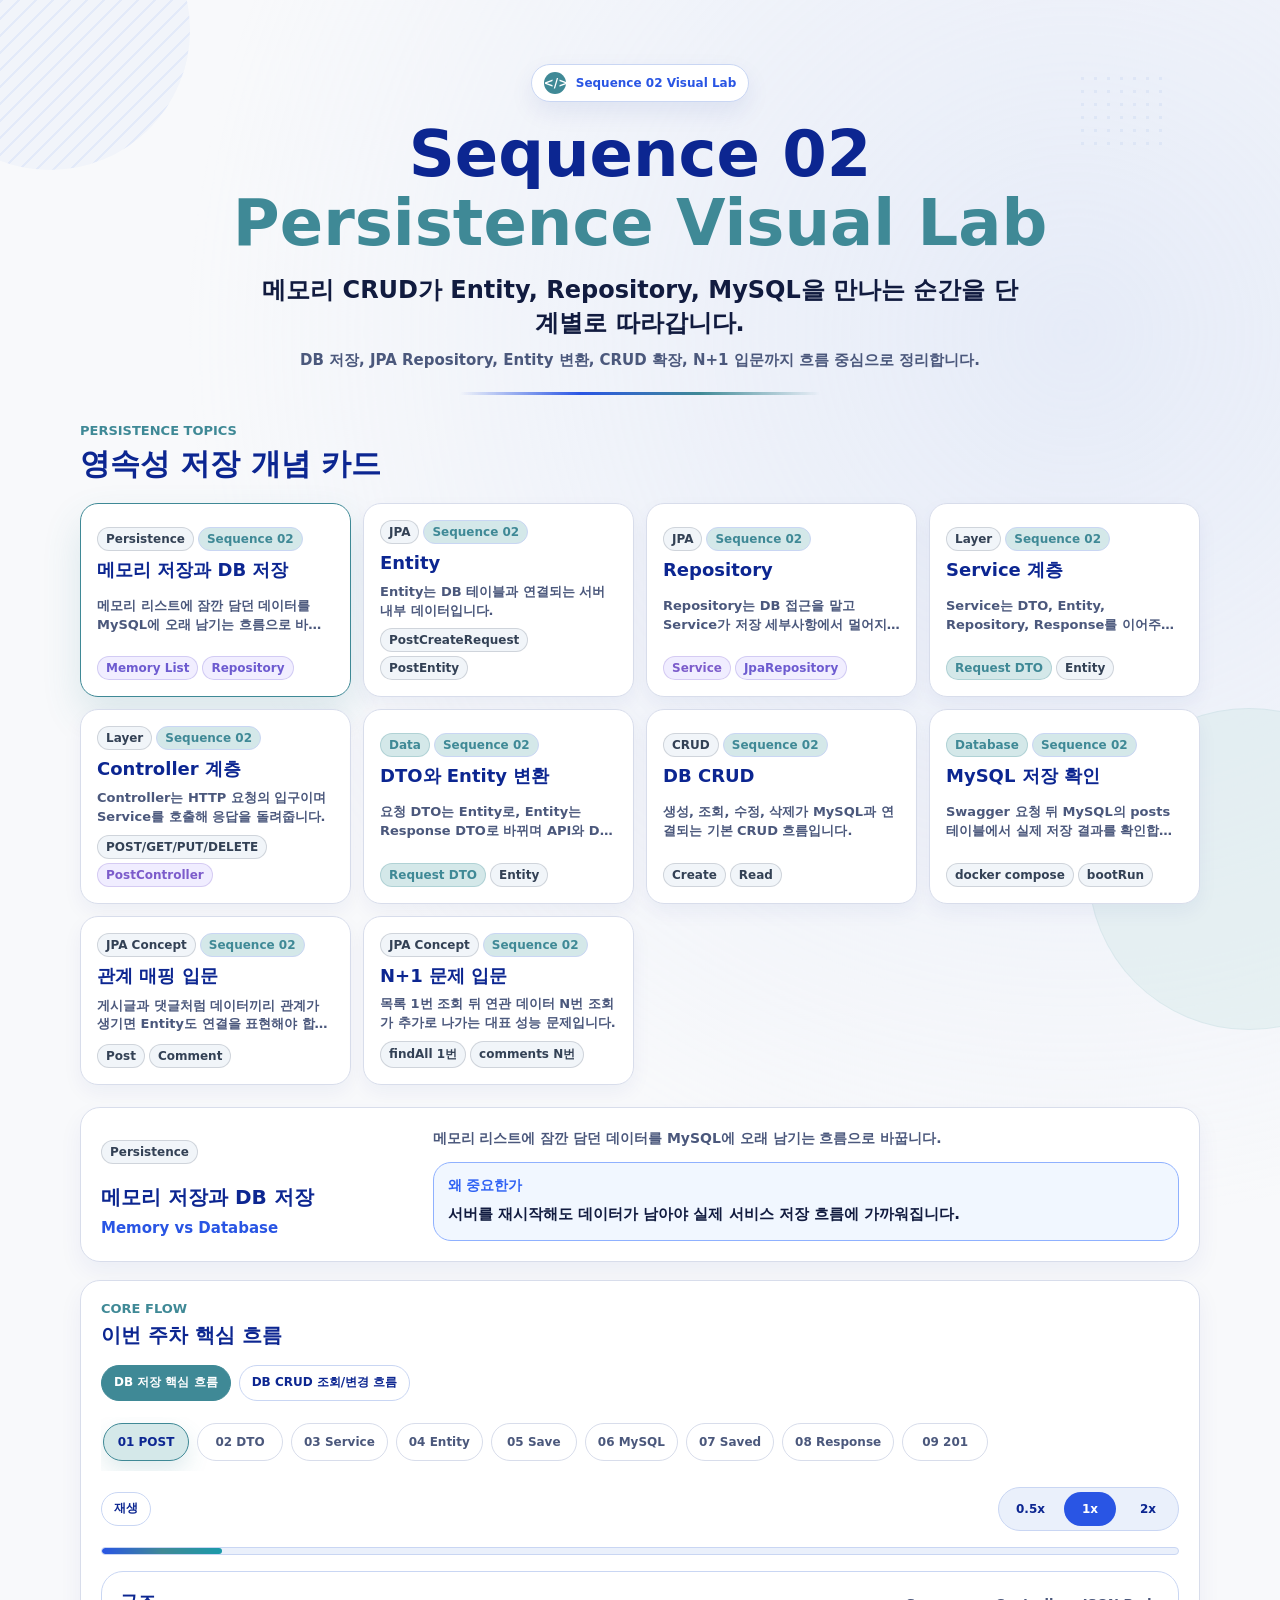
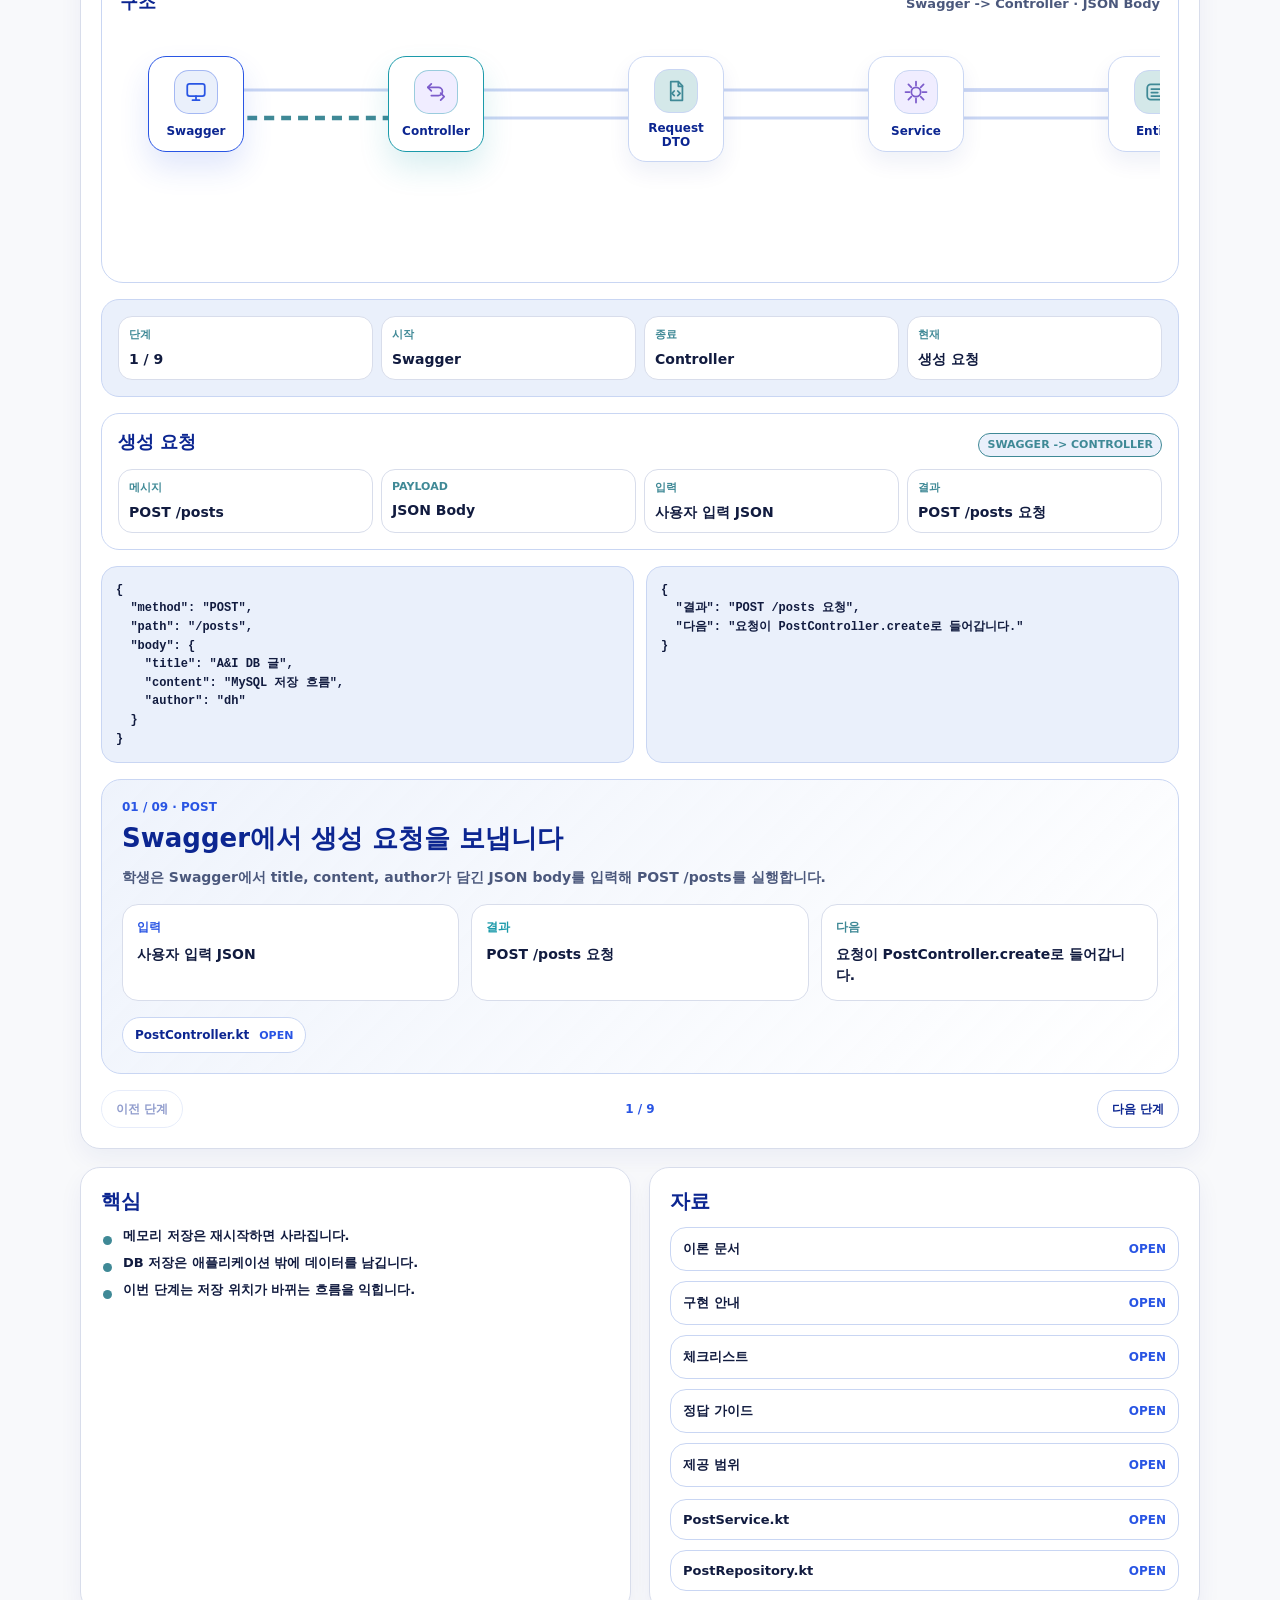
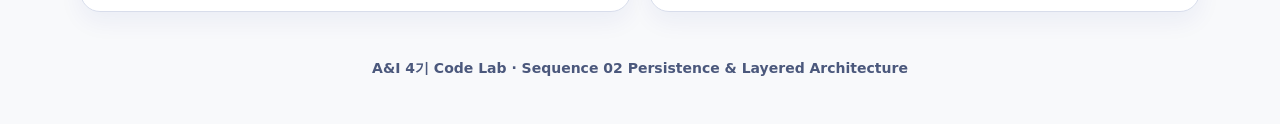
==== docs/visual-lab/index.html @ ec064c2b "feat(visual-lab): add sequence 02 db flow" ====
<!DOCTYPE html>
<html lang="ko">
  <head>
    <meta charset="UTF-8" />
    <meta name="viewport" content="width=device-width, initial-scale=1.0" />
    <title>A&amp;I Sequence 02 Visual Lab</title>
    <link rel="stylesheet" href="./style.css" />
    <link rel="stylesheet" href="./components.css" />
  </head>
  <body>
    <div class="page-shell">
      <header class="hero-section">
        <div class="hero-kicker" aria-label="Sequence 02">
          <span class="hero-icon" aria-hidden="true">&lt;/&gt;</span>
          <span>Sequence 02 Visual Lab</span>
        </div>
        <h1 class="hero-title">
          Sequence 02
          <span class="hero-title-accent">Persistence Visual Lab</span>
        </h1>
        <p class="hero-subtitle">
          메모리 CRUD가 Entity, Repository, MySQL을 만나는 순간을 단계별로 따라갑니다.
        </p>
        <p class="hero-description">
          DB 저장, JPA Repository, Entity 변환, CRUD 확장, N+1 입문까지 흐름 중심으로 정리합니다.
        </p>
        <div class="hero-divider" aria-hidden="true"></div>
      </header>

      <main>
        <section class="topic-section" aria-labelledby="topicSectionTitle">
          <div class="section-heading">
            <p class="section-kicker">Persistence Topics</p>
            <h2 id="topicSectionTitle">영속성 저장 개념 카드</h2>
          </div>
          <div id="topicGrid" class="topic-grid" aria-label="Sequence 02 topic cards"></div>
        </section>

        <section class="detail-section" aria-labelledby="detailTitle" aria-live="polite">
          <div class="detail-context-layout">
            <article class="visual-card detail-panel detail-panel-compact">
              <div class="detail-heading">
                <p id="detailCategory" class="topic-badge"></p>
                <h2 id="detailTitle"></h2>
                <p id="detailEnglishTitle" class="detail-english-title"></p>
              </div>
              <p id="detailDescription" class="detail-description"></p>
              <div class="summary-box">
                <h3>왜 중요한가</h3>
                <p id="detailWhy"></p>
              </div>
            </article>
          </div>

          <section class="step-explorer-section" aria-labelledby="stepExplorerTitle">
            <article class="visual-card step-explorer">
              <div class="step-explorer-header">
                <p class="section-kicker">Core Flow</p>
                <h2 id="stepExplorerTitle">이번 주차 핵심 흐름</h2>
              </div>

              <div id="focusFlowTabs" class="focus-flow-tabs" aria-label="핵심 흐름 선택"></div>

              <div id="stepRail" class="step-rail" aria-label="단계 선택"></div>

              <div class="step-playback">
                <button id="playStepButton" class="step-play-button" type="button" aria-pressed="false">재생</button>
                <div class="step-speed-group" aria-label="재생 속도">
                  <button class="step-speed-button" type="button" data-speed="0.5">0.5x</button>
                  <button class="step-speed-button is-active" type="button" data-speed="1">1x</button>
                  <button class="step-speed-button" type="button" data-speed="2">2x</button>
                </div>
              </div>

              <div class="step-progress-track" aria-hidden="true">
                <span id="stepProgressFill" class="step-progress-fill"></span>
              </div>

              <div class="architecture-diagram-card" aria-labelledby="architectureDiagramTitle">
                <div class="architecture-diagram-heading">
                  <h3 id="architectureDiagramTitle">구조</h3>
                  <p id="architectureCaption"></p>
                </div>
                <div id="architectureDiagram" class="architecture-diagram" aria-label="actor 기반 구조 그림"></div>
              </div>

              <div id="overviewSnapshot" class="overview-snapshot" aria-label="흐름 요약"></div>

              <div id="currentStepSummary" class="step-summary-card"></div>

              <div class="current-step-example-grid">
                <pre id="currentStepExample" class="code-box"></pre>
                <pre id="currentStepExampleResult" class="code-box"></pre>
              </div>

              <div id="stepStage" class="step-stage">
                <div class="step-stage-main">
                  <p id="currentStepMeta" class="step-meta"></p>
                  <h3 id="currentStepTitle"></h3>
                  <p id="currentStepDescription"></p>
                </div>

                <div class="step-io-grid" aria-label="현재 단계 입출력">
                  <div class="step-io-card">
                    <span>입력</span>
                    <strong id="currentStepInput"></strong>
                  </div>
                  <div class="step-io-card">
                    <span>결과</span>
                    <strong id="currentStepOutput"></strong>
                  </div>
                  <div class="step-io-card">
                    <span>다음</span>
                    <strong id="currentStepHandoff"></strong>
                  </div>
                </div>

                <div id="currentStepSource" class="step-source" hidden></div>
              </div>

              <div class="step-controls">
                <button id="prevStepButton" type="button">이전 단계</button>
                <span id="stepProgress" class="step-progress"></span>
                <button id="nextStepButton" type="button">다음 단계</button>
              </div>
            </article>
          </section>

          <div class="visual-layout support-layout">
            <article class="visual-card point-panel" aria-labelledby="pointTitle">
              <h2 id="pointTitle">핵심</h2>
              <ul id="pointList" class="point-list"></ul>
            </article>

            <article class="visual-card related-panel" aria-labelledby="relatedTitle">
              <h2 id="relatedTitle">자료</h2>
              <div id="relatedDocs" class="related-list"></div>
              <div id="relatedCode" class="related-list"></div>
            </article>
          </div>
        </section>
      </main>

      <footer class="site-footer">
        <p>A&amp;I 4기 Code Lab · Sequence 02 Persistence &amp; Layered Architecture</p>
      </footer>
    </div>

    <script src="./sequences.js"></script>
    <script src="./app.js"></script>
  </body>
</html>
---- docs/visual-lab/style.css ----
:root {
  --color-bg-base: #F8F9FB;
  --color-card-white: #FFFFFF;
  --color-title-navy: #0C2691;
  --color-accent-blue: #2955E4;
  --color-accent-teal: #3F8996;
  --color-body-navy: #111B3F;
  --color-subtext: #4B587C;
  --color-line-blue-light: #C9D6F3;
  --color-panel-blue-tint: #EAF0FB;
  --color-panel-mint-tint: #D4E8E9;
  --color-decor-blue: #E8EEF9;
  --color-decor-stripe: #CAD8F7;
  --color-dot-grid: #C7D5F1;
  --color-outline-soft: #D8DDEB;
  --color-summary-bg: #F1F7FF;
  --color-summary-border: #8FB1FF;
  --color-summary-title: #2F62F4;
  --role-client: #2955E4;
  --role-client-soft: #EAF0FB;
  --role-server: #5B5FEF;
  --role-server-soft: #EEF0FF;
  --role-process: #7C5CCB;
  --role-process-soft: #F0EDFF;
  --role-data: #3F8996;
  --role-data-soft: #D4E8E9;
  --role-response: #1B9AAA;
  --role-response-soft: #E5FAF7;
  --role-storage: #6D5BD0;
  --role-storage-soft: #F1EEFF;
  --role-warning: #D97706;
  --role-warning-soft: #FFF4E6;
  --role-error: #D95F59;
  --role-error-soft: #FFF0EF;
  --keyword-client: #2955E4;
  --keyword-client-bg: #EAF0FB;
  --keyword-server: #5B5FEF;
  --keyword-server-bg: #EEF0FF;
  --keyword-http: #2563EB;
  --keyword-http-bg: #EAF2FF;
  --keyword-api: #7C5CCB;
  --keyword-api-bg: #F0EDFF;
  --keyword-data: #3F8996;
  --keyword-data-bg: #D4E8E9;
  --keyword-json: #2C9FA0;
  --keyword-json-bg: #ECFBFA;
  --keyword-db: #6D5BD0;
  --keyword-db-bg: #F1EEFF;
  --keyword-response: #1B9AAA;
  --keyword-response-bg: #E5FAF7;
  --keyword-code: #334155;
  --keyword-code-bg: #F1F5F9;
  --keyword-error: #D95F59;
  --keyword-error-bg: #FFF0EF;
  --keyword-warning: #D97706;
  --keyword-warning-bg: #FFF4E6;
  --font-size-hero: clamp(34px, 5vw, 64px);
  --font-size-section-title: clamp(22px, 2.4vw, 30px);
  --font-size-card-title: 18px;
  --font-size-panel-title: 20px;
  --font-size-body: 14px;
  --font-size-small: 12px;
  --font-size-code: 12px;
  --line-height-title: 1.18;
  --line-height-body: 1.55;
}

* {
  box-sizing: border-box;
}

html {
  min-width: 320px;
  background: var(--color-bg-base);
  color: var(--color-body-navy);
  font-family: "Pretendard", "SUIT", "Noto Sans KR", system-ui, -apple-system, BlinkMacSystemFont, sans-serif;
}

body {
  margin: 0;
  background:
    radial-gradient(circle at 84% 10%, rgba(201, 214, 243, 0.38), transparent 28%),
    var(--color-bg-base);
}

button,
input,
textarea,
select {
  font: inherit;
}

a {
  color: inherit;
}

.page-shell {
  position: relative;
  z-index: 0;
  min-height: 100vh;
  overflow: hidden;
  padding: 44px 24px 32px;
}

.page-shell::before {
  content: "";
  position: fixed;
  top: -110px;
  left: -90px;
  z-index: -1;
  width: 280px;
  height: 280px;
  border-radius: 50%;
  background:
    repeating-linear-gradient(
      135deg,
      transparent 0,
      transparent 10px,
      var(--color-decor-stripe) 10px,
      var(--color-decor-stripe) 12px
    ),
    var(--color-decor-blue);
  opacity: 0.45;
}

.page-shell::after {
  content: "";
  position: fixed;
  right: -130px;
  bottom: -130px;
  z-index: -1;
  width: 320px;
  height: 320px;
  border: 1px solid rgba(63, 137, 150, 0.18);
  border-radius: 50%;
  background: var(--color-panel-mint-tint);
  opacity: 0.45;
}

.hero-section,
main,
.site-footer {
  width: min(1120px, 100%);
  margin: 0 auto;
}

.hero-section {
  position: relative;
  display: grid;
  justify-items: center;
  padding: 20px 0 28px;
  text-align: center;
}

.hero-section::after {
  content: "";
  position: absolute;
  top: 28px;
  right: min(3vw, 30px);
  width: 94px;
  height: 74px;
  background-image: radial-gradient(var(--color-dot-grid) 1.6px, transparent 1.6px);
  background-size: 13px 13px;
  opacity: 0.36;
}

.hero-kicker {
  display: inline-flex;
  align-items: center;
  gap: 10px;
  min-height: 34px;
  padding: 7px 12px;
  color: var(--color-accent-blue);
  font-size: var(--font-size-small);
  font-weight: 800;
  background: var(--color-card-white);
  border: 1px solid var(--color-line-blue-light);
  border-radius: 999px;
  box-shadow: 0 10px 24px rgba(12, 38, 145, 0.08);
}

.hero-icon {
  display: inline-grid;
  width: 22px;
  height: 22px;
  place-items: center;
  color: var(--color-card-white);
  font-size: 12px;
  background: var(--color-accent-teal);
  border-radius: 50%;
}

.hero-title {
  max-width: 980px;
  margin: 18px 0 0;
  color: var(--color-title-navy);
  font-size: var(--font-size-hero);
  font-weight: 900;
  line-height: 1.08;
}

.hero-title-accent {
  display: block;
  color: var(--color-accent-teal);
}

.hero-subtitle {
  max-width: 760px;
  margin: 16px 0 0;
  color: var(--color-body-navy);
  font-size: clamp(17px, 2vw, 24px);
  font-weight: 800;
  line-height: 1.35;
}

.hero-description {
  max-width: 760px;
  margin: 10px 0 0;
  color: var(--color-subtext);
  font-size: 15px;
  font-weight: 600;
  line-height: var(--line-height-body);
}

.hero-divider {
  width: min(360px, 64%);
  height: 3px;
  margin-top: 20px;
  border-radius: 999px;
  background: linear-gradient(90deg, transparent, var(--color-accent-blue), var(--color-accent-teal), transparent);
}

main {
  display: grid;
  gap: 22px;
}

.topic-section,
.detail-section {
  display: grid;
  gap: 18px;
}

.section-heading {
  display: grid;
  gap: 6px;
}

.section-kicker {
  margin: 0;
  color: var(--color-accent-teal);
  font-size: 13px;
  font-weight: 900;
  text-transform: uppercase;
}

.section-heading h2 {
  margin: 0;
  color: var(--color-title-navy);
  font-size: var(--font-size-section-title);
  font-weight: 900;
}

.topic-grid {
  display: grid;
  grid-template-columns: repeat(4, minmax(0, 1fr));
  gap: 12px;
}

.visual-layout {
  display: grid;
  grid-template-columns: repeat(2, minmax(0, 1fr));
  gap: 18px;
}

.site-footer {
  padding-top: 34px;
  color: var(--color-subtext);
  font-size: 14px;
  font-weight: 700;
  text-align: center;
}

@media (max-width: 1100px) {
  .topic-grid {
    grid-template-columns: repeat(3, minmax(0, 1fr));
  }
}

@media (max-width: 900px) {
  .visual-layout {
    grid-template-columns: repeat(2, minmax(0, 1fr));
  }
}

@media (max-width: 720px) {
  .topic-grid {
    grid-template-columns: repeat(2, minmax(0, 1fr));
  }
}

@media (max-width: 640px) {
  .page-shell {
    padding: 36px 16px 28px;
  }

  .hero-section {
    padding-top: 18px;
  }

  .hero-section::after {
    display: none;
  }

  .visual-layout {
    grid-template-columns: 1fr;
  }

  .hero-description {
    font-size: 15px;
  }
}

@media (max-width: 480px) {
  .topic-grid {
    grid-template-columns: 1fr;
  }
}
---- docs/visual-lab/components.css ----
.visual-card {
  min-width: 0;
  padding: 20px;
  background: var(--color-card-white);
  border: 1px solid var(--color-outline-soft);
  border-radius: 20px;
  box-shadow: 0 10px 24px rgba(12, 38, 145, 0.055);
}

.topic-card {
  display: grid;
  width: 100%;
  min-height: 132px;
  gap: 8px;
  padding: 16px;
  color: var(--color-body-navy);
  text-align: left;
  background: var(--color-card-white);
  border: 1px solid var(--color-outline-soft);
  border-radius: 18px;
  box-shadow: 0 8px 20px rgba(12, 38, 145, 0.05);
  cursor: pointer;
  transition: border-color 160ms ease, box-shadow 160ms ease, transform 160ms ease;
}

.topic-card:hover {
  border-color: var(--color-line-blue-light);
  box-shadow: 0 12px 26px rgba(12, 38, 145, 0.08);
  transform: translateY(-2px);
}

.topic-card:focus-visible,
.related-link-card:focus-visible {
  outline: 3px solid rgba(41, 85, 228, 0.28);
  outline-offset: 3px;
}

.topic-card.is-selected {
  border-color: var(--color-accent-teal);
  box-shadow: 0 18px 38px rgba(63, 137, 150, 0.16);
}

.topic-card h3 {
  margin: 0;
  color: var(--color-title-navy);
  font-size: var(--font-size-card-title);
  font-weight: 900;
  line-height: 1.25;
}

.topic-card p {
  display: -webkit-box;
  overflow: hidden;
  margin: 0;
  color: var(--color-subtext);
  font-size: 13px;
  font-weight: 600;
  line-height: 1.45;
  -webkit-box-orient: vertical;
  -webkit-line-clamp: 2;
}

.topic-card-mini-flow {
  display: flex;
  flex-wrap: wrap;
  gap: 4px;
  margin-top: auto;
}

.topic-badge,
.sequence-badge {
  display: inline-flex;
  align-items: center;
  width: fit-content;
  min-height: 24px;
  padding: 4px 8px;
  color: var(--color-accent-blue);
  font-size: var(--font-size-small);
  font-weight: 900;
  background: var(--color-panel-blue-tint);
  border: 1px solid var(--color-line-blue-light);
  border-radius: 999px;
}

.sequence-badge {
  color: var(--color-accent-teal);
  background: var(--color-panel-mint-tint);
}

.keyword-default,
.keyword-code {
  color: var(--keyword-code);
  background: var(--keyword-code-bg);
  border-color: rgba(51, 65, 85, 0.18);
}

.keyword-client {
  color: var(--keyword-client);
  background: var(--keyword-client-bg);
  border-color: rgba(41, 85, 228, 0.24);
}

.keyword-server {
  color: var(--keyword-server);
  background: var(--keyword-server-bg);
  border-color: rgba(91, 95, 239, 0.24);
}

.keyword-http {
  color: var(--keyword-http);
  background: var(--keyword-http-bg);
  border-color: rgba(37, 99, 235, 0.24);
}

.keyword-api {
  color: var(--keyword-api);
  background: var(--keyword-api-bg);
  border-color: rgba(124, 92, 203, 0.24);
}

.keyword-data {
  color: var(--keyword-data);
  background: var(--keyword-data-bg);
  border-color: rgba(63, 137, 150, 0.24);
}

.keyword-json {
  color: var(--keyword-json);
  background: var(--keyword-json-bg);
  border-color: rgba(44, 159, 160, 0.24);
}

.keyword-db {
  color: var(--keyword-db);
  background: var(--keyword-db-bg);
  border-color: rgba(109, 91, 208, 0.24);
}

.keyword-response {
  color: var(--keyword-response);
  background: var(--keyword-response-bg);
  border-color: rgba(27, 154, 170, 0.24);
}

.keyword-error {
  color: var(--keyword-error);
  background: var(--keyword-error-bg);
  border-color: rgba(217, 95, 89, 0.25);
}

.keyword-warning {
  color: var(--keyword-warning);
  background: var(--keyword-warning-bg);
  border-color: rgba(217, 119, 6, 0.24);
}

.step-summary-header span[class*="keyword-"] {
  display: inline-flex;
  width: fit-content;
  min-height: 24px;
  align-items: center;
  padding: 4px 8px;
  border: 1px solid currentColor;
  border-radius: 999px;
}

.detail-context-layout {
  display: grid;
  grid-template-columns: 1fr;
}

.detail-panel-compact {
  display: grid;
  gap: 12px 18px;
  align-items: start;
}

.detail-heading {
  display: grid;
  gap: 8px;
}

.detail-heading h2,
.point-panel h2,
.related-panel h2 {
  margin: 0;
  color: var(--color-title-navy);
  font-size: var(--font-size-panel-title);
  font-weight: 900;
}

.detail-english-title {
  margin: 0;
  color: var(--color-accent-blue);
  font-size: 15px;
  font-weight: 900;
}

.detail-description {
  margin: 0;
  color: var(--color-subtext);
  font-size: var(--font-size-body);
  font-weight: 600;
  line-height: var(--line-height-body);
}

.summary-box {
  margin-top: 0;
  padding: 14px;
  background: var(--color-summary-bg);
  border: 1px solid var(--color-summary-border);
  border-radius: 18px;
}

.summary-box h3 {
  margin: 0 0 8px;
  color: var(--color-summary-title);
  font-size: var(--font-size-body);
  font-weight: 900;
}

.summary-box p {
  margin: 0;
  color: var(--color-body-navy);
  font-size: 15px;
  font-weight: 650;
  line-height: var(--line-height-body);
}

@media (min-width: 760px) {
  .detail-panel-compact {
    grid-template-columns: minmax(220px, 0.42fr) minmax(0, 1fr);
  }

  .detail-panel-compact .detail-heading {
    grid-row: span 2;
  }

  .detail-panel-compact .detail-description,
  .detail-panel-compact .summary-box {
    grid-column: 2;
  }
}

.step-explorer-section {
  min-width: 0;
}

.step-explorer {
  display: grid;
  gap: 16px;
}

.step-explorer-header {
  display: grid;
  gap: 6px;
}

.step-explorer-header h2 {
  margin: 0;
  color: var(--color-title-navy);
  font-size: var(--font-size-panel-title);
  font-weight: 900;
}

.focus-flow-tabs {
  display: flex;
  flex-wrap: wrap;
  gap: 8px;
}

.focus-flow-tab {
  min-height: 36px;
  padding: 8px 12px;
  color: var(--color-title-navy);
  font-size: var(--font-size-small);
  font-weight: 900;
  background: var(--color-card-white);
  border: 1px solid var(--color-line-blue-light);
  border-radius: 999px;
  cursor: pointer;
  transition: background-color 160ms ease, border-color 160ms ease, color 160ms ease;
}

.focus-flow-tab:hover,
.focus-flow-tab:focus-visible {
  border-color: var(--role-data);
  outline: none;
}

.focus-flow-tab.is-active {
  color: var(--color-card-white);
  background: var(--role-data);
  border-color: var(--role-data);
}

.step-rail {
  display: flex;
  gap: 8px;
  overflow-x: auto;
  padding: 6px 2px 10px;
  scrollbar-color: var(--color-line-blue-light) transparent;
}

.step-rail-button {
  flex: 0 0 auto;
  min-width: 86px;
  min-height: 38px;
  padding: 8px 12px;
  color: var(--color-subtext);
  font-size: var(--font-size-small);
  font-weight: 900;
  white-space: nowrap;
  background: var(--color-card-white);
  border: 1px solid var(--color-outline-soft);
  border-radius: 999px;
  cursor: pointer;
  transition: background-color 160ms ease, border-color 160ms ease, color 160ms ease;
}

.step-rail-button:hover,
.step-rail-button:focus-visible {
  border-color: var(--color-accent-blue);
  outline: none;
}

.step-rail-button.is-active {
  color: var(--color-title-navy);
  background: var(--role-data-soft);
  border-color: var(--role-data);
  box-shadow: 0 10px 22px rgba(63, 137, 150, 0.16);
}

.step-rail-button.is-complete {
  color: var(--color-title-navy);
  background: var(--role-client-soft);
  border-color: rgba(41, 85, 228, 0.24);
}

.step-playback {
  display: flex;
  flex-wrap: wrap;
  align-items: center;
  justify-content: space-between;
  gap: 8px;
}

.step-play-button,
.step-speed-button {
  min-height: 34px;
  padding: 7px 12px;
  color: var(--color-title-navy);
  font-size: var(--font-size-small);
  font-weight: 900;
  background: var(--color-card-white);
  border: 1px solid var(--color-line-blue-light);
  border-radius: 999px;
  cursor: pointer;
}

.step-play-button[aria-pressed="true"] {
  color: var(--color-card-white);
  background: var(--role-data);
  border-color: var(--role-data);
}

.step-speed-group {
  display: inline-flex;
  gap: 6px;
  padding: 4px;
  background: var(--color-panel-blue-tint);
  border: 1px solid var(--color-line-blue-light);
  border-radius: 999px;
}

.step-speed-button {
  min-width: 52px;
  border-color: transparent;
  background: transparent;
}

.step-speed-button.is-active {
  color: var(--color-card-white);
  background: var(--color-accent-blue);
}

.step-progress-track {
  height: 8px;
  overflow: hidden;
  background: var(--color-panel-blue-tint);
  border: 1px solid var(--color-line-blue-light);
  border-radius: 999px;
}

.step-progress-fill {
  display: block;
  width: 0%;
  height: 100%;
  background: linear-gradient(90deg, var(--role-client), var(--role-data), var(--role-response));
  border-radius: inherit;
  transition: width 260ms ease;
}

.architecture-diagram-card {
  display: grid;
  gap: 14px;
  min-width: 0;
  padding: 18px;
  background: var(--color-card-white);
  border: 1px solid var(--color-line-blue-light);
  border-radius: 22px;
}

.architecture-diagram-heading {
  display: flex;
  flex-wrap: wrap;
  align-items: baseline;
  justify-content: space-between;
  gap: 8px 14px;
}

.architecture-diagram-heading h3 {
  margin: 0;
  color: var(--color-title-navy);
  font-size: 18px;
  font-weight: 900;
}

.architecture-diagram-heading p {
  margin: 0;
  color: var(--color-subtext);
  font-size: 13px;
  font-weight: 750;
  line-height: 1.5;
}

.architecture-diagram {
  min-width: 0;
  overflow-x: auto;
  padding-bottom: 6px;
}

.architecture-stage {
  position: relative;
  min-height: 230px;
}

.architecture-link-layer {
  position: absolute;
  inset: 0;
  z-index: 1;
  width: 100%;
  height: 230px;
  pointer-events: none;
}

.architecture-actor {
  position: absolute;
  z-index: 2;
  display: grid;
  width: 96px;
  min-height: 96px;
  place-items: center;
  gap: 8px;
  padding: 12px 8px;
  background: var(--color-card-white);
  border: 1px solid var(--color-line-blue-light);
  border-radius: 18px;
  box-shadow: 0 10px 22px rgba(12, 38, 145, 0.07);
  transition: border-color 180ms ease, box-shadow 180ms ease, transform 180ms ease;
}

.architecture-actor.is-from {
  border-color: var(--role-client);
  box-shadow: 0 16px 30px rgba(41, 85, 228, 0.14);
}

.architecture-actor.is-to {
  border-color: var(--role-response);
  box-shadow: 0 16px 30px rgba(27, 154, 170, 0.16);
}

.architecture-actor.is-from.is-to {
  border-color: var(--role-data);
  box-shadow: 0 16px 30px rgba(63, 137, 150, 0.16);
}

.architecture-actor.is-to {
  animation: actorArrivalPulse 900ms ease;
}

.architecture-actor-icon {
  display: grid;
  width: 44px;
  height: 44px;
  place-items: center;
  color: var(--color-accent-blue);
  background: var(--color-panel-blue-tint);
  border: 1px solid var(--color-line-blue-light);
  border-radius: 15px;
}

.architecture-actor.role-client .architecture-actor-icon {
  color: var(--role-client);
  background: var(--role-client-soft);
}

.architecture-actor.role-server .architecture-actor-icon {
  color: var(--role-server);
  background: var(--role-server-soft);
}

.architecture-actor.role-process .architecture-actor-icon {
  color: var(--role-process);
  background: var(--role-process-soft);
}

.architecture-actor.role-data .architecture-actor-icon {
  color: var(--role-data);
  background: var(--role-data-soft);
}

.architecture-actor.role-response .architecture-actor-icon {
  color: var(--role-response);
  background: var(--role-response-soft);
}

.architecture-actor.role-storage .architecture-actor-icon {
  color: var(--role-storage);
  background: var(--role-storage-soft);
}

.architecture-actor.role-warning .architecture-actor-icon {
  color: var(--role-warning);
  background: var(--role-warning-soft);
}

.architecture-actor.role-error .architecture-actor-icon {
  color: var(--role-error);
  background: var(--role-error-soft);
}

.architecture-actor.is-from .architecture-actor-icon {
  border-color: rgba(41, 85, 228, 0.36);
}

.architecture-actor.is-to .architecture-actor-icon {
  border-color: rgba(27, 154, 170, 0.4);
}

.architecture-actor-icon svg {
  width: 28px;
  height: 28px;
}

.architecture-actor-icon svg * {
  fill: none;
  stroke: currentColor;
  stroke-width: 3;
  stroke-linecap: round;
  stroke-linejoin: round;
}

.architecture-actor-label {
  color: var(--color-title-navy);
  font-size: var(--font-size-small);
  font-weight: 900;
  text-align: center;
}

.architecture-link path {
  fill: none;
  stroke: var(--color-line-blue-light);
  stroke-width: 3;
}

.architecture-link.is-complete path {
  stroke: var(--role-client);
  opacity: 0.28;
}

.architecture-link.is-active path {
  stroke: var(--role-data);
  stroke-width: 4.5;
  stroke-dasharray: 10 7;
  animation: architectureArrowFlow 1400ms linear infinite;
}

.architecture-arrow-head {
  fill: var(--role-data);
}

.architecture-payload rect {
  fill: var(--color-card-white);
  stroke: var(--role-data);
  stroke-width: 2;
}

.architecture-payload text {
  fill: var(--color-title-navy);
  font-size: 10px;
  font-weight: 900;
}

.architecture-payload {
  opacity: 0;
  pointer-events: none;
}

.architecture-payload.is-animating {
  filter: drop-shadow(0 6px 9px rgba(63, 137, 150, 0.2));
}

.overview-snapshot,
.step-summary-card {
  padding: 16px;
  background: var(--color-panel-blue-tint);
  border: 1px solid var(--color-line-blue-light);
  border-radius: 18px;
}

.snapshot-grid,
.step-summary-grid {
  display: grid;
  grid-template-columns: repeat(4, minmax(0, 1fr));
  gap: 8px;
}

.snapshot-item {
  min-width: 0;
  padding: 10px;
  background: var(--color-card-white);
  border: 1px solid var(--color-outline-soft);
  border-radius: 14px;
}

.snapshot-item-wide {
  grid-column: span 2;
}

.snapshot-item span,
.step-summary-header span {
  display: block;
  color: var(--color-accent-teal);
  font-size: 11px;
  font-weight: 900;
  text-transform: uppercase;
}

.snapshot-item strong {
  display: block;
  margin-top: 7px;
  color: var(--color-body-navy);
  font-size: var(--font-size-body);
  line-height: 1.45;
}

.step-summary-card {
  background: var(--color-card-white);
}

.step-summary-header {
  display: flex;
  flex-wrap: wrap;
  align-items: baseline;
  justify-content: space-between;
  gap: 8px 12px;
  margin-bottom: 12px;
}

.step-summary-header strong {
  color: var(--color-title-navy);
  font-size: var(--font-size-card-title);
  font-weight: 900;
}

.current-step-example-grid {
  display: grid;
  grid-template-columns: repeat(2, minmax(0, 1fr));
  gap: 12px;
}

@keyframes actorArrivalPulse {
  0% {
    transform: scale(1);
    box-shadow: 0 12px 26px rgba(12, 38, 145, 0.08);
  }

  45% {
    transform: scale(1.035);
    box-shadow: 0 18px 36px rgba(27, 154, 170, 0.18);
  }

  100% {
    transform: scale(1);
  }
}

@keyframes architectureArrowFlow {
  from {
    stroke-dashoffset: 17;
  }

  to {
    stroke-dashoffset: 0;
  }
}

.step-stage {
  display: grid;
  gap: 16px;
  padding: 20px;
  background:
    linear-gradient(135deg, rgba(234, 240, 251, 0.78), rgba(255, 255, 255, 0.94));
  border: 1px solid var(--color-line-blue-light);
  border-radius: 20px;
}

.step-stage.is-entering {
  animation: stepStageEnter 280ms ease both;
}

.step-stage.is-playing {
  border-color: rgba(63, 137, 150, 0.48);
  box-shadow: 0 14px 34px rgba(63, 137, 150, 0.12);
}

@keyframes stepStageEnter {
  from {
    opacity: 0.68;
    transform: translateY(8px);
  }

  to {
    opacity: 1;
    transform: translateY(0);
  }
}

.step-meta {
  margin: 0 0 8px;
  color: var(--color-accent-blue);
  font-size: var(--font-size-small);
  font-weight: 900;
}

.step-stage h3 {
  margin: 0;
  color: var(--color-title-navy);
  font-size: clamp(22px, 2.2vw, 26px);
  font-weight: 900;
  line-height: 1.25;
}

.step-stage-main p:not(.step-meta) {
  max-width: 860px;
  margin: 12px 0 0;
  color: var(--color-subtext);
  font-size: var(--font-size-body);
  font-weight: 650;
  line-height: var(--line-height-body);
}

.step-io-grid {
  display: grid;
  grid-template-columns: repeat(3, minmax(0, 1fr));
  gap: 12px;
}

.step-io-card {
  min-width: 0;
  padding: 14px;
  background: var(--color-card-white);
  border: 1px solid var(--color-outline-soft);
  border-radius: 16px;
}

.step-io-card span {
  display: block;
  color: var(--color-accent-teal);
  font-size: var(--font-size-small);
  font-weight: 900;
  text-transform: uppercase;
}

.step-io-card:nth-child(1) span {
  color: var(--role-client);
}

.step-io-card:nth-child(2) span {
  color: var(--role-response);
}

.step-io-card:nth-child(3) span {
  color: var(--role-data);
}

.step-io-card strong {
  display: block;
  margin-top: 8px;
  color: var(--color-body-navy);
  font-size: var(--font-size-body);
  line-height: 1.5;
}

.step-source {
  display: flex;
  flex-wrap: wrap;
  gap: 12px;
  align-items: flex-start;
}

.step-source-link {
  display: inline-flex;
  align-items: center;
  min-height: 36px;
  padding: 8px 12px;
  color: var(--color-title-navy);
  font-size: var(--font-size-small);
  font-weight: 900;
  text-decoration: none;
  background: var(--color-card-white);
  border: 1px solid var(--color-line-blue-light);
  border-radius: 999px;
}

.step-source-link::after {
  content: "open";
  margin-left: 10px;
  color: var(--color-accent-blue);
  font-size: 11px;
  text-transform: uppercase;
}

.step-example-box {
  flex: 1 1 280px;
  min-width: min(100%, 280px);
  margin: 0;
  overflow: auto;
  padding: 12px;
  color: var(--color-body-navy);
  font-size: var(--font-size-code);
  font-weight: 700;
  line-height: 1.55;
  white-space: pre-wrap;
  background: var(--color-card-white);
  border: 1px solid var(--color-line-blue-light);
  border-radius: 16px;
}

.step-controls {
  display: flex;
  align-items: center;
  justify-content: space-between;
  gap: 16px;
}

.step-controls button {
  min-height: 38px;
  padding: 8px 14px;
  color: var(--color-title-navy);
  font-size: var(--font-size-small);
  font-weight: 900;
  background: var(--color-card-white);
  border: 1px solid var(--color-line-blue-light);
  border-radius: 999px;
  cursor: pointer;
}

.step-play-button:focus-visible,
.step-speed-button:focus-visible,
.step-controls button:focus-visible,
.step-source-link:focus-visible {
  outline: 3px solid rgba(41, 85, 228, 0.28);
  outline-offset: 3px;
}

.step-controls button:disabled {
  cursor: not-allowed;
  opacity: 0.45;
}

.step-progress {
  color: var(--color-accent-blue);
  font-size: var(--font-size-small);
  font-weight: 900;
}

.transform-list {
  display: grid;
  gap: 10px;
  margin-top: 14px;
}

.transform-card {
  display: grid;
  gap: 6px;
  padding: 12px;
  background: var(--color-panel-mint-tint);
  border: 1px solid rgba(63, 137, 150, 0.22);
  border-radius: 14px;
}

.transform-card strong {
  color: var(--color-title-navy);
  font-size: var(--font-size-body);
}

.transform-card p {
  margin: 0;
  color: var(--color-subtext);
  font-size: 13px;
  font-weight: 650;
  line-height: 1.45;
}

.point-list {
  display: grid;
  gap: 8px;
  margin: 12px 0 0;
  padding: 0;
  list-style: none;
}

.point-list li {
  position: relative;
  padding-left: 22px;
  color: var(--color-body-navy);
  font-size: 13px;
  font-weight: 700;
  line-height: 1.45;
}

.point-list li::before {
  content: "";
  position: absolute;
  top: 0.68em;
  left: 2px;
  width: 9px;
  height: 9px;
  background: var(--color-accent-teal);
  border-radius: 50%;
}

.example-grid {
  display: grid;
  grid-template-columns: repeat(2, minmax(0, 1fr));
  gap: 12px;
  margin-top: 14px;
}

.code-box {
  min-height: 96px;
  margin: 0;
  overflow: auto;
  padding: 14px;
  color: var(--color-body-navy);
  font-size: var(--font-size-code);
  font-weight: 700;
  line-height: 1.55;
  white-space: pre-wrap;
  background: var(--color-panel-blue-tint);
  border: 1px solid var(--color-line-blue-light);
  border-radius: 16px;
}

.related-list {
  display: grid;
  gap: 10px;
  margin-top: 12px;
}

.related-link-card {
  display: flex;
  align-items: center;
  justify-content: space-between;
  gap: 12px;
  padding: 12px;
  color: var(--color-body-navy);
  font-size: 13px;
  font-weight: 850;
  text-decoration: none;
  background: var(--color-card-white);
  border: 1px solid var(--color-line-blue-light);
  border-radius: 16px;
}

.related-link-card::after {
  content: "open";
  color: var(--color-accent-blue);
  font-size: 12px;
  font-weight: 900;
  text-transform: uppercase;
}

.empty-state {
  padding: 14px;
  color: var(--color-subtext);
  font-size: var(--font-size-body);
  font-weight: 700;
  text-align: center;
  background: var(--color-panel-blue-tint);
  border: 1px dashed var(--color-line-blue-light);
  border-radius: 16px;
}

@media (max-width: 640px) {
  .visual-card,
  .topic-card {
    padding: 18px;
    border-radius: 20px;
  }

  .example-grid {
    grid-template-columns: 1fr;
  }

  .step-stage {
    padding: 18px;
    border-radius: 20px;
  }

  .architecture-diagram-card,
  .overview-snapshot,
  .step-summary-card {
    padding: 14px;
    border-radius: 18px;
  }

  .snapshot-grid,
  .step-summary-grid,
  .current-step-example-grid {
    grid-template-columns: 1fr;
  }

  .snapshot-item-wide {
    grid-column: auto;
  }

  .step-stage h3 {
    font-size: 23px;
  }

  .step-io-grid {
    grid-template-columns: 1fr;
  }

  .step-controls {
    align-items: stretch;
  }

  .step-playback {
    align-items: stretch;
  }

  .step-speed-group {
    flex: 1 1 100%;
    justify-content: space-between;
  }

  .step-speed-button {
    flex: 1 1 0;
  }

  .step-controls button {
    flex: 1 1 0;
    padding-inline: 12px;
  }
}

@media (prefers-reduced-motion: reduce) {
  *,
  *::before,
  *::after {
    animation-duration: 0.001ms !important;
    animation-iteration-count: 1 !important;
    scroll-behavior: auto !important;
    transition-duration: 0.001ms !important;
  }
}
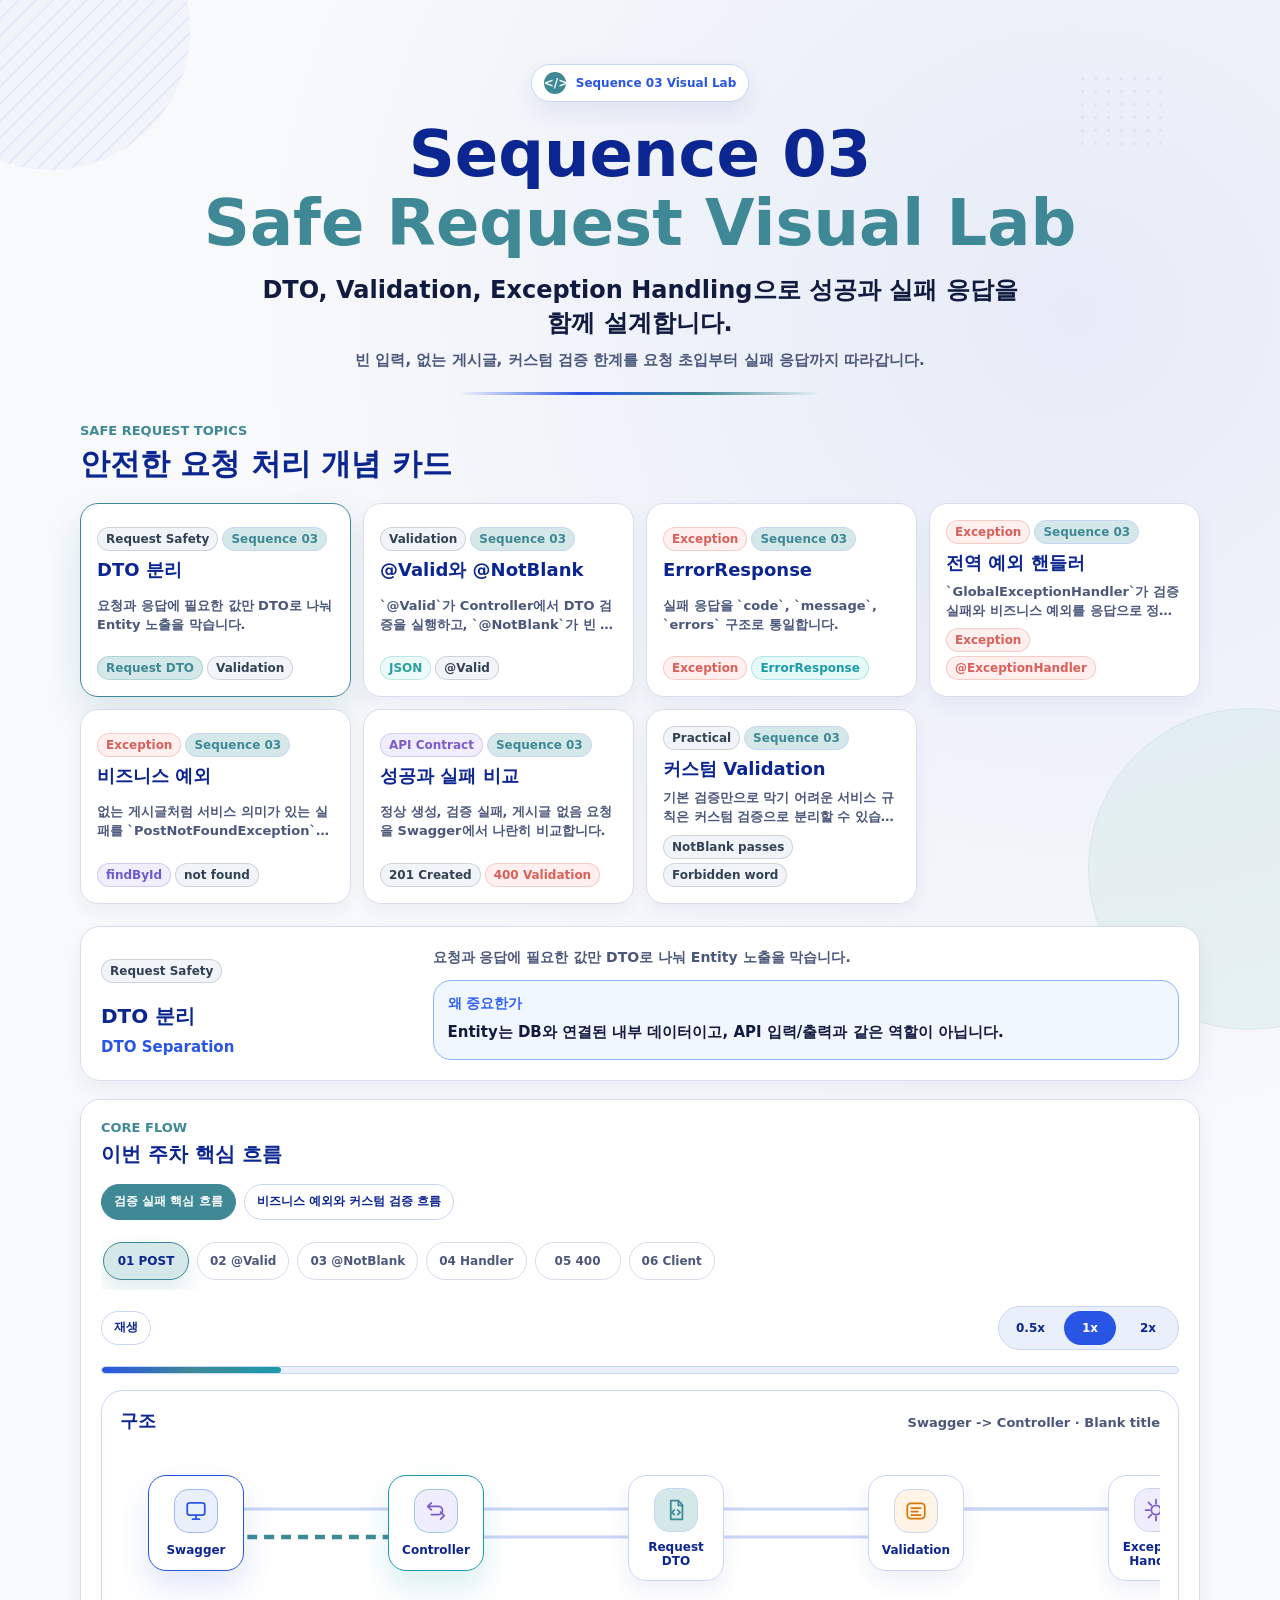
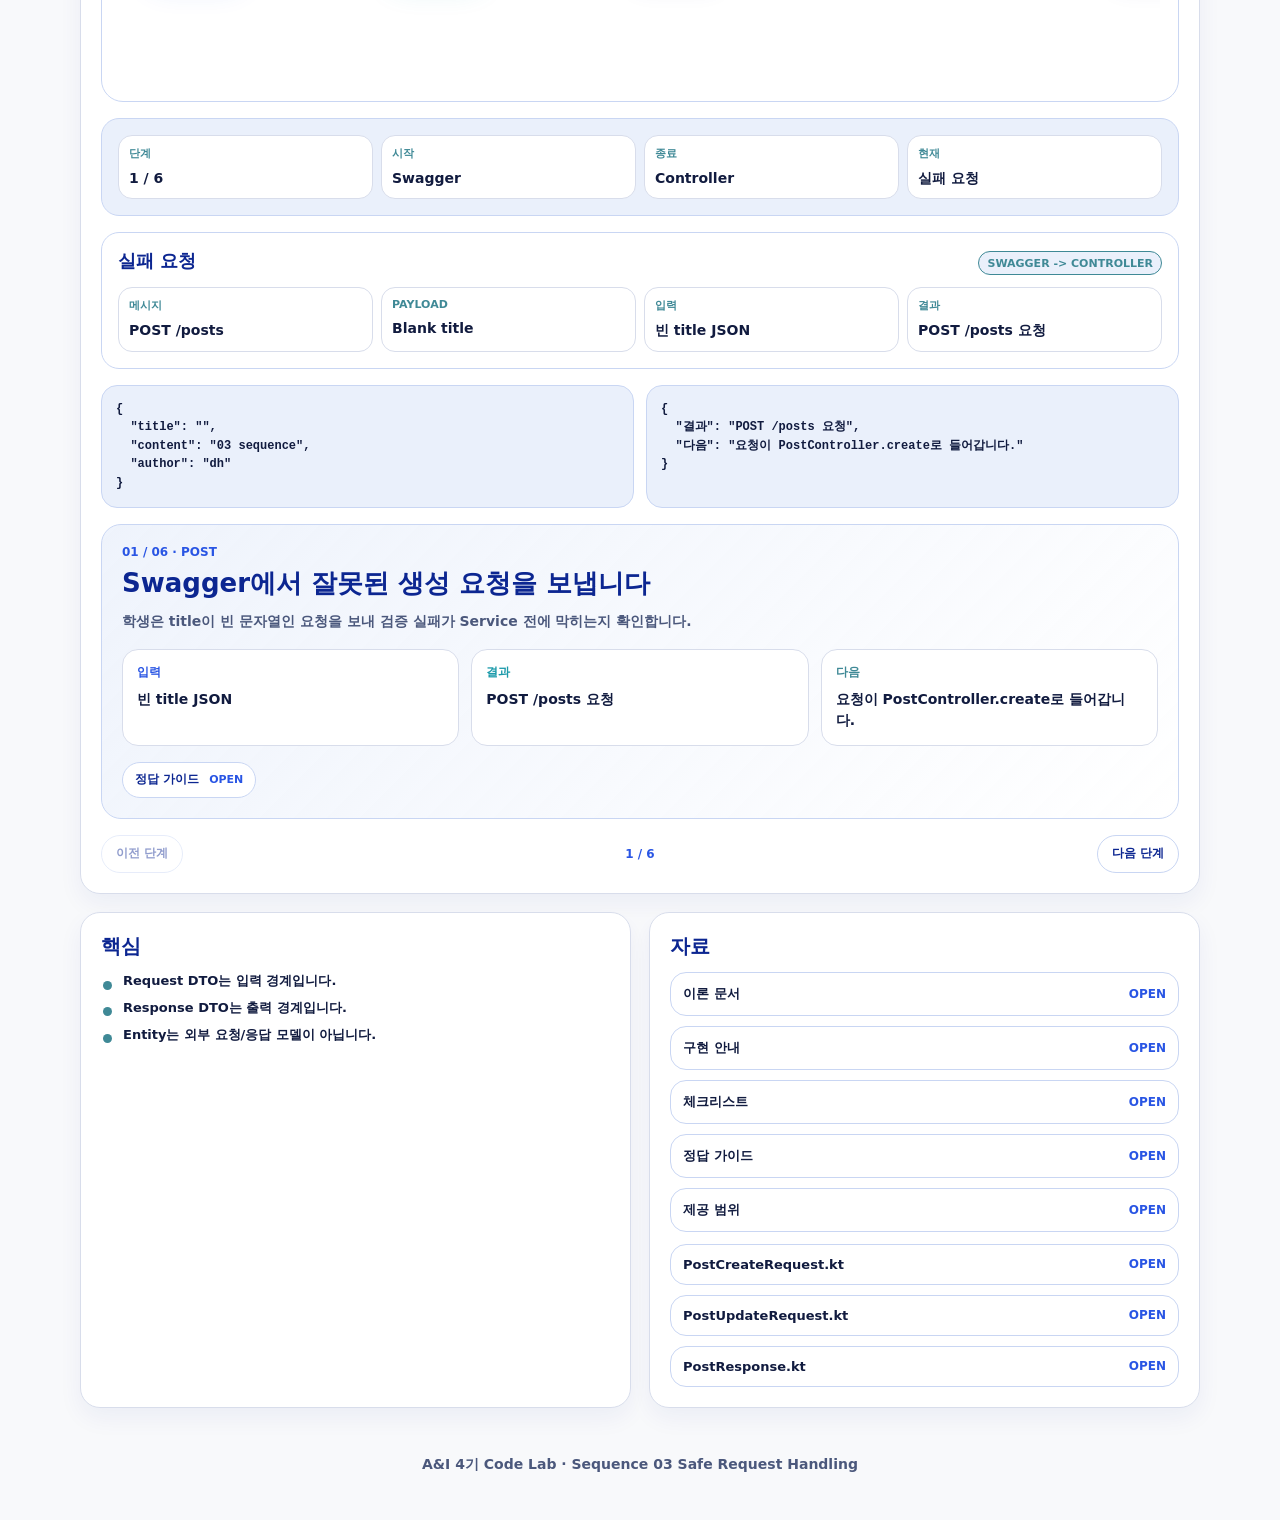
==== commit 2e50d701: "feat(visual-lab): add sequence 03 safe request flow" ====
--- a/docs/visual-lab/index.html
+++ b/docs/visual-lab/index.html
@@ -3,26 +3,26 @@
   <head>
     <meta charset="UTF-8" />
     <meta name="viewport" content="width=device-width, initial-scale=1.0" />
-    <title>A&amp;I Sequence 02 Visual Lab</title>
+    <title>A&amp;I Sequence 03 Visual Lab</title>
     <link rel="stylesheet" href="./style.css" />
     <link rel="stylesheet" href="./components.css" />
   </head>
   <body>
     <div class="page-shell">
       <header class="hero-section">
-        <div class="hero-kicker" aria-label="Sequence 02">
+        <div class="hero-kicker" aria-label="Sequence 03">
           <span class="hero-icon" aria-hidden="true">&lt;/&gt;</span>
-          <span>Sequence 02 Visual Lab</span>
+          <span>Sequence 03 Visual Lab</span>
         </div>
         <h1 class="hero-title">
-          Sequence 02
-          <span class="hero-title-accent">Persistence Visual Lab</span>
+          Sequence 03
+          <span class="hero-title-accent">Safe Request Visual Lab</span>
         </h1>
         <p class="hero-subtitle">
-          메모리 CRUD가 Entity, Repository, MySQL을 만나는 순간을 단계별로 따라갑니다.
+          DTO, Validation, Exception Handling으로 성공과 실패 응답을 함께 설계합니다.
         </p>
         <p class="hero-description">
-          DB 저장, JPA Repository, Entity 변환, CRUD 확장, N+1 입문까지 흐름 중심으로 정리합니다.
+          빈 입력, 없는 게시글, 커스텀 검증 한계를 요청 초입부터 실패 응답까지 따라갑니다.
         </p>
         <div class="hero-divider" aria-hidden="true"></div>
       </header>
@@ -30,10 +30,10 @@
       <main>
         <section class="topic-section" aria-labelledby="topicSectionTitle">
           <div class="section-heading">
-            <p class="section-kicker">Persistence Topics</p>
-            <h2 id="topicSectionTitle">영속성 저장 개념 카드</h2>
+            <p class="section-kicker">Safe Request Topics</p>
+            <h2 id="topicSectionTitle">안전한 요청 처리 개념 카드</h2>
           </div>
-          <div id="topicGrid" class="topic-grid" aria-label="Sequence 02 topic cards"></div>
+          <div id="topicGrid" class="topic-grid" aria-label="Sequence 03 topic cards"></div>
         </section>
 
         <section class="detail-section" aria-labelledby="detailTitle" aria-live="polite">
@@ -142,7 +142,7 @@
       </main>
 
       <footer class="site-footer">
-        <p>A&amp;I 4기 Code Lab · Sequence 02 Persistence &amp; Layered Architecture</p>
+        <p>A&amp;I 4기 Code Lab · Sequence 03 Safe Request Handling</p>
       </footer>
     </div>
 
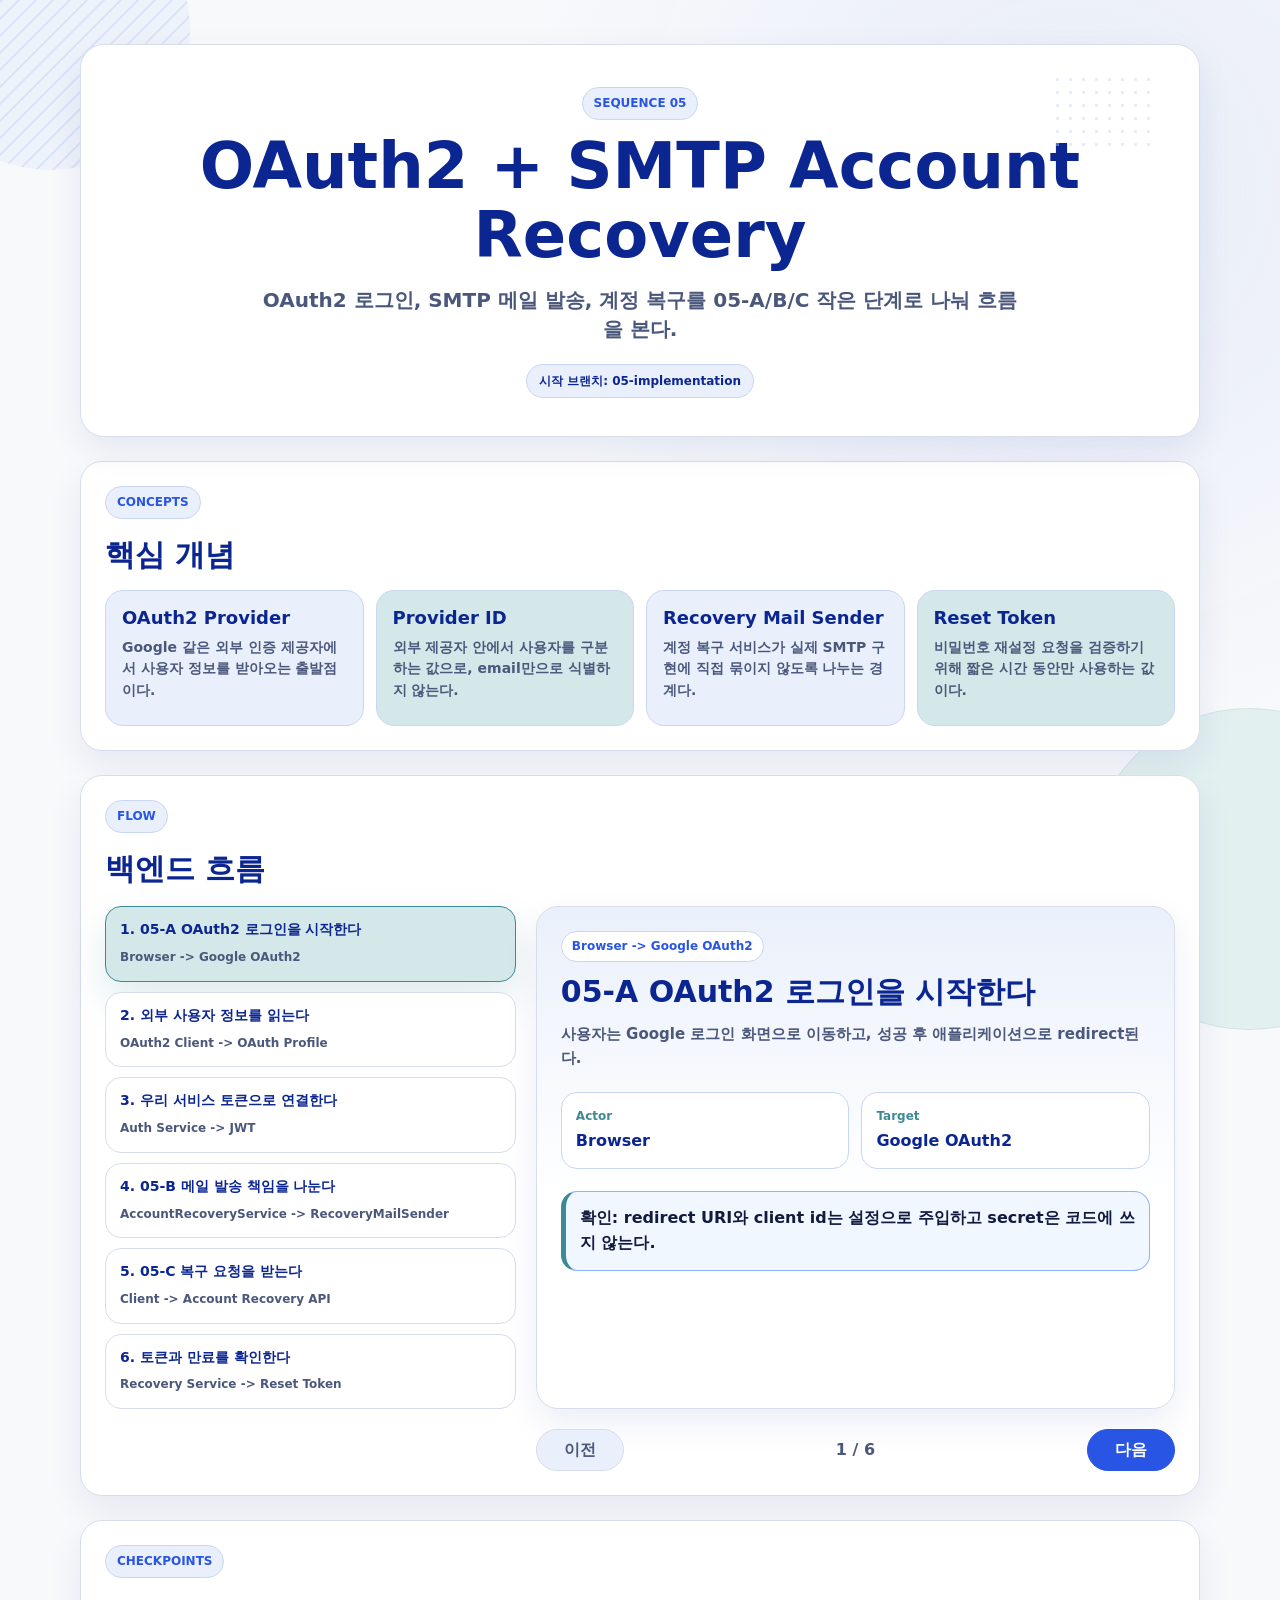
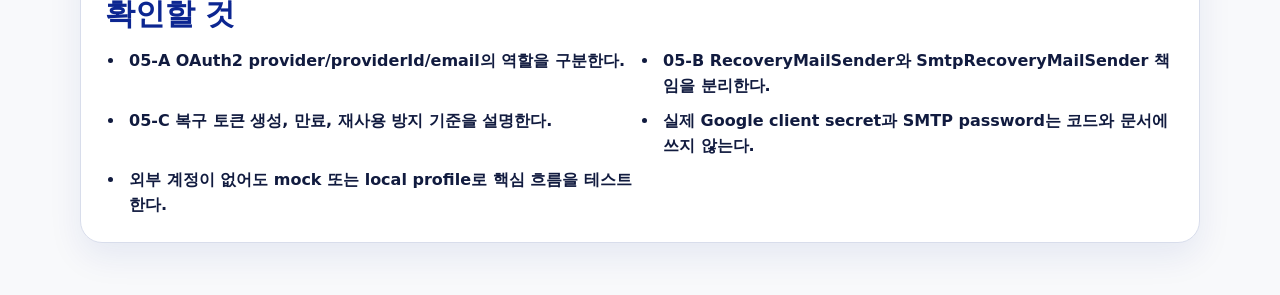
==== commit 88a3b0e4: "refactor(db-access): clarify validation auth flow" ====
--- a/docs/visual-lab/index.html
+++ b/docs/visual-lab/index.html
@@ -1,152 +1,73 @@
 <!DOCTYPE html>
 <html lang="ko">
-  <head>
-    <meta charset="UTF-8" />
-    <meta name="viewport" content="width=device-width, initial-scale=1.0" />
-    <title>A&amp;I Sequence 03 Visual Lab</title>
-    <link rel="stylesheet" href="./style.css" />
-    <link rel="stylesheet" href="./components.css" />
-  </head>
-  <body>
-    <div class="page-shell">
-      <header class="hero-section">
-        <div class="hero-kicker" aria-label="Sequence 03">
-          <span class="hero-icon" aria-hidden="true">&lt;/&gt;</span>
-          <span>Sequence 03 Visual Lab</span>
-        </div>
-        <h1 class="hero-title">
-          Sequence 03
-          <span class="hero-title-accent">Safe Request Visual Lab</span>
-        </h1>
-        <p class="hero-subtitle">
-          DTO, Validation, Exception Handling으로 성공과 실패 응답을 함께 설계합니다.
-        </p>
-        <p class="hero-description">
-          빈 입력, 없는 게시글, 커스텀 검증 한계를 요청 초입부터 실패 응답까지 따라갑니다.
-        </p>
-        <div class="hero-divider" aria-hidden="true"></div>
-      </header>
+<head>
+  <meta charset="UTF-8" />
+  <meta name="viewport" content="width=device-width, initial-scale=1.0" />
+  <title>A&I Backend Visual Lab</title>
+  <link rel="stylesheet" href="./design-tokens.css" />
+  <link rel="stylesheet" href="./style.css" />
+  <link rel="stylesheet" href="./components.css" />
+  <link rel="stylesheet" href="./styles.css" />
+</head>
+<body>
+  <main class="app-shell">
+    <header class="lab-header">
+      <p id="sequenceLabel" class="eyebrow"></p>
+      <h1 id="labTitle"></h1>
+      <p id="labGoal" class="goal"></p>
+      <p id="branchLabel" class="branch-label"></p>
+    </header>
 
-      <main>
-        <section class="topic-section" aria-labelledby="topicSectionTitle">
-          <div class="section-heading">
-            <p class="section-kicker">Safe Request Topics</p>
-            <h2 id="topicSectionTitle">안전한 요청 처리 개념 카드</h2>
+    <section class="panel" aria-labelledby="conceptsTitle">
+      <div class="section-heading">
+        <p class="eyebrow">Concepts</p>
+        <h2 id="conceptsTitle">핵심 개념</h2>
+      </div>
+      <div id="conceptList" class="concept-grid"></div>
+    </section>
+
+    <section class="panel flow-panel" aria-labelledby="flowTitle">
+      <div class="section-heading">
+        <p class="eyebrow">Flow</p>
+        <h2 id="flowTitle">백엔드 흐름</h2>
+      </div>
+
+      <div id="flowSteps" class="flow-steps"></div>
+
+      <article class="step-detail" aria-live="polite">
+        <p id="stepMeta" class="step-meta"></p>
+        <h3 id="stepTitle"></h3>
+        <p id="stepDescription"></p>
+        <dl class="step-io">
+          <div>
+            <dt>Actor</dt>
+            <dd id="stepActor"></dd>
           </div>
-          <div id="topicGrid" class="topic-grid" aria-label="Sequence 03 topic cards"></div>
-        </section>
+          <div>
+            <dt>Target</dt>
+            <dd id="stepTarget"></dd>
+          </div>
+        </dl>
+        <p id="stepCheckpoint" class="checkpoint"></p>
+      </article>
 
-        <section class="detail-section" aria-labelledby="detailTitle" aria-live="polite">
-          <div class="detail-context-layout">
-            <article class="visual-card detail-panel detail-panel-compact">
-              <div class="detail-heading">
-                <p id="detailCategory" class="topic-badge"></p>
-                <h2 id="detailTitle"></h2>
-                <p id="detailEnglishTitle" class="detail-english-title"></p>
-              </div>
-              <p id="detailDescription" class="detail-description"></p>
-              <div class="summary-box">
-                <h3>왜 중요한가</h3>
-                <p id="detailWhy"></p>
-              </div>
-            </article>
-          </div>
+      <div class="step-controls">
+        <button id="prevStep" type="button">이전</button>
+        <span id="stepProgress"></span>
+        <button id="nextStep" type="button">다음</button>
+      </div>
+    </section>
 
-          <section class="step-explorer-section" aria-labelledby="stepExplorerTitle">
-            <article class="visual-card step-explorer">
-              <div class="step-explorer-header">
-                <p class="section-kicker">Core Flow</p>
-                <h2 id="stepExplorerTitle">이번 주차 핵심 흐름</h2>
-              </div>
+    <section class="panel" aria-labelledby="checkpointsTitle">
+      <div class="section-heading">
+        <p class="eyebrow">Checkpoints</p>
+        <h2 id="checkpointsTitle">확인할 것</h2>
+      </div>
+      <ul id="checkpointList" class="checkpoint-list"></ul>
+    </section>
+  </main>
 
-              <div id="focusFlowTabs" class="focus-flow-tabs" aria-label="핵심 흐름 선택"></div>
-
-              <div id="stepRail" class="step-rail" aria-label="단계 선택"></div>
-
-              <div class="step-playback">
-                <button id="playStepButton" class="step-play-button" type="button" aria-pressed="false">재생</button>
-                <div class="step-speed-group" aria-label="재생 속도">
-                  <button class="step-speed-button" type="button" data-speed="0.5">0.5x</button>
-                  <button class="step-speed-button is-active" type="button" data-speed="1">1x</button>
-                  <button class="step-speed-button" type="button" data-speed="2">2x</button>
-                </div>
-              </div>
-
-              <div class="step-progress-track" aria-hidden="true">
-                <span id="stepProgressFill" class="step-progress-fill"></span>
-              </div>
-
-              <div class="architecture-diagram-card" aria-labelledby="architectureDiagramTitle">
-                <div class="architecture-diagram-heading">
-                  <h3 id="architectureDiagramTitle">구조</h3>
-                  <p id="architectureCaption"></p>
-                </div>
-                <div id="architectureDiagram" class="architecture-diagram" aria-label="actor 기반 구조 그림"></div>
-              </div>
-
-              <div id="overviewSnapshot" class="overview-snapshot" aria-label="흐름 요약"></div>
-
-              <div id="currentStepSummary" class="step-summary-card"></div>
-
-              <div class="current-step-example-grid">
-                <pre id="currentStepExample" class="code-box"></pre>
-                <pre id="currentStepExampleResult" class="code-box"></pre>
-              </div>
-
-              <div id="stepStage" class="step-stage">
-                <div class="step-stage-main">
-                  <p id="currentStepMeta" class="step-meta"></p>
-                  <h3 id="currentStepTitle"></h3>
-                  <p id="currentStepDescription"></p>
-                </div>
-
-                <div class="step-io-grid" aria-label="현재 단계 입출력">
-                  <div class="step-io-card">
-                    <span>입력</span>
-                    <strong id="currentStepInput"></strong>
-                  </div>
-                  <div class="step-io-card">
-                    <span>결과</span>
-                    <strong id="currentStepOutput"></strong>
-                  </div>
-                  <div class="step-io-card">
-                    <span>다음</span>
-                    <strong id="currentStepHandoff"></strong>
-                  </div>
-                </div>
-
-                <div id="currentStepSource" class="step-source" hidden></div>
-              </div>
-
-              <div class="step-controls">
-                <button id="prevStepButton" type="button">이전 단계</button>
-                <span id="stepProgress" class="step-progress"></span>
-                <button id="nextStepButton" type="button">다음 단계</button>
-              </div>
-            </article>
-          </section>
-
-          <div class="visual-layout support-layout">
-            <article class="visual-card point-panel" aria-labelledby="pointTitle">
-              <h2 id="pointTitle">핵심</h2>
-              <ul id="pointList" class="point-list"></ul>
-            </article>
-
-            <article class="visual-card related-panel" aria-labelledby="relatedTitle">
-              <h2 id="relatedTitle">자료</h2>
-              <div id="relatedDocs" class="related-list"></div>
-              <div id="relatedCode" class="related-list"></div>
-            </article>
-          </div>
-        </section>
-      </main>
-
-      <footer class="site-footer">
-        <p>A&amp;I 4기 Code Lab · Sequence 03 Safe Request Handling</p>
-      </footer>
-    </div>
-
-    <script src="./sequences.js"></script>
-    <script src="./app.js"></script>
-  </body>
+  <script src="./visual-lab-data.js"></script>
+  <script src="./visual-lab.js"></script>
+</body>
 </html>
--- a/docs/visual-lab/design-tokens.css
+++ b/docs/visual-lab/design-tokens.css
@@ -0,0 +1,89 @@
+:root {
+  color-scheme: light;
+
+  --color-bg-base: #F8F9FB;
+  --color-card-white: #FFFFFF;
+
+  --color-title-navy: #0C2691;
+  --color-accent-blue: #2955E4;
+  --color-accent-teal: #3F8996;
+
+  --color-body-navy: #111B3F;
+  --color-subtext: #4B587C;
+
+  --color-line-blue-light: #C9D6F3;
+  --color-panel-blue-tint: #EAF0FB;
+  --color-panel-mint-tint: #D4E8E9;
+  --color-decor-blue: #E8EEF9;
+  --color-decor-stripe: #CAD8F7;
+  --color-dot-grid: #C7D5F1;
+
+  --color-outline-soft: #D8DDEB;
+
+  --color-summary-bg: #F1F7FF;
+  --color-summary-border: #8FB1FF;
+  --color-summary-title: #2F62F4;
+
+  --color-correct: #2C9FA0;
+  --color-correct-bg: #ECFBFA;
+  --color-incorrect: #2F62F4;
+  --color-incorrect-bg: #EEF4FF;
+
+  --role-client: var(--color-accent-blue);
+  --role-client-soft: var(--color-panel-blue-tint);
+
+  --role-server: var(--color-title-navy);
+  --role-server-soft: var(--color-panel-blue-tint);
+
+  --role-process: var(--color-accent-blue);
+  --role-process-soft: var(--color-panel-blue-tint);
+
+  --role-data: var(--color-accent-teal);
+  --role-data-soft: var(--color-panel-mint-tint);
+
+  --role-response: var(--color-correct);
+  --role-response-soft: var(--color-correct-bg);
+
+  --role-storage: var(--color-title-navy);
+  --role-storage-soft: var(--color-panel-blue-tint);
+
+  --role-warning: var(--color-accent-blue);
+  --role-warning-soft: var(--color-incorrect-bg);
+
+  --role-error: var(--color-accent-teal);
+  --role-error-soft: var(--color-correct-bg);
+
+  --keyword-default: var(--color-body-navy);
+  --keyword-default-bg: var(--color-panel-blue-tint);
+  --keyword-client: var(--role-client);
+  --keyword-client-bg: var(--role-client-soft);
+  --keyword-server: var(--role-server);
+  --keyword-server-bg: var(--role-server-soft);
+  --keyword-process: var(--role-process);
+  --keyword-process-bg: var(--role-process-soft);
+  --keyword-data: var(--role-data);
+  --keyword-data-bg: var(--role-data-soft);
+  --keyword-response: var(--role-response);
+  --keyword-response-bg: var(--role-response-soft);
+  --keyword-storage: var(--role-storage);
+  --keyword-storage-bg: var(--role-storage-soft);
+  --keyword-warning: var(--role-warning);
+  --keyword-warning-bg: var(--role-warning-soft);
+  --keyword-error: var(--role-error);
+  --keyword-error-bg: var(--role-error-soft);
+
+  --font-family-base: "Pretendard", "SUIT", "Noto Sans KR", system-ui, -apple-system, BlinkMacSystemFont, sans-serif;
+  --font-size-hero: clamp(34px, 5vw, 64px);
+  --font-size-section-title: clamp(22px, 2.4vw, 30px);
+  --font-size-card-title: 18px;
+  --font-size-panel-title: 20px;
+  --font-size-body: 14px;
+  --font-size-small: 12px;
+  --line-height-title: 1.18;
+  --line-height-body: 1.55;
+
+  --shadow-card: 0 14px 34px rgba(12, 38, 145, 0.08);
+  --shadow-card-hover: 0 18px 38px rgba(12, 38, 145, 0.12);
+  --shadow-teal-soft: 0 18px 38px rgba(63, 137, 150, 0.16);
+  --focus-ring: 0 0 0 3px rgba(41, 85, 228, 0.26);
+}
--- a/docs/visual-lab/style.css
+++ b/docs/visual-lab/style.css
@@ -1,70 +1,3 @@
-:root {
-  --color-bg-base: #F8F9FB;
-  --color-card-white: #FFFFFF;
-  --color-title-navy: #0C2691;
-  --color-accent-blue: #2955E4;
-  --color-accent-teal: #3F8996;
-  --color-body-navy: #111B3F;
-  --color-subtext: #4B587C;
-  --color-line-blue-light: #C9D6F3;
-  --color-panel-blue-tint: #EAF0FB;
-  --color-panel-mint-tint: #D4E8E9;
-  --color-decor-blue: #E8EEF9;
-  --color-decor-stripe: #CAD8F7;
-  --color-dot-grid: #C7D5F1;
-  --color-outline-soft: #D8DDEB;
-  --color-summary-bg: #F1F7FF;
-  --color-summary-border: #8FB1FF;
-  --color-summary-title: #2F62F4;
-  --role-client: #2955E4;
-  --role-client-soft: #EAF0FB;
-  --role-server: #5B5FEF;
-  --role-server-soft: #EEF0FF;
-  --role-process: #7C5CCB;
-  --role-process-soft: #F0EDFF;
-  --role-data: #3F8996;
-  --role-data-soft: #D4E8E9;
-  --role-response: #1B9AAA;
-  --role-response-soft: #E5FAF7;
-  --role-storage: #6D5BD0;
-  --role-storage-soft: #F1EEFF;
-  --role-warning: #D97706;
-  --role-warning-soft: #FFF4E6;
-  --role-error: #D95F59;
-  --role-error-soft: #FFF0EF;
-  --keyword-client: #2955E4;
-  --keyword-client-bg: #EAF0FB;
-  --keyword-server: #5B5FEF;
-  --keyword-server-bg: #EEF0FF;
-  --keyword-http: #2563EB;
-  --keyword-http-bg: #EAF2FF;
-  --keyword-api: #7C5CCB;
-  --keyword-api-bg: #F0EDFF;
-  --keyword-data: #3F8996;
-  --keyword-data-bg: #D4E8E9;
-  --keyword-json: #2C9FA0;
-  --keyword-json-bg: #ECFBFA;
-  --keyword-db: #6D5BD0;
-  --keyword-db-bg: #F1EEFF;
-  --keyword-response: #1B9AAA;
-  --keyword-response-bg: #E5FAF7;
-  --keyword-code: #334155;
-  --keyword-code-bg: #F1F5F9;
-  --keyword-error: #D95F59;
-  --keyword-error-bg: #FFF0EF;
-  --keyword-warning: #D97706;
-  --keyword-warning-bg: #FFF4E6;
-  --font-size-hero: clamp(34px, 5vw, 64px);
-  --font-size-section-title: clamp(22px, 2.4vw, 30px);
-  --font-size-card-title: 18px;
-  --font-size-panel-title: 20px;
-  --font-size-body: 14px;
-  --font-size-small: 12px;
-  --font-size-code: 12px;
-  --line-height-title: 1.18;
-  --line-height-body: 1.55;
-}
-
 * {
   box-sizing: border-box;
 }
@@ -73,14 +6,17 @@
   min-width: 320px;
   background: var(--color-bg-base);
   color: var(--color-body-navy);
-  font-family: "Pretendard", "SUIT", "Noto Sans KR", system-ui, -apple-system, BlinkMacSystemFont, sans-serif;
+  font-family: var(--font-family-base);
 }
 
 body {
   margin: 0;
+  min-height: 100vh;
   background:
     radial-gradient(circle at 84% 10%, rgba(201, 214, 243, 0.38), transparent 28%),
     var(--color-bg-base);
+  color: var(--color-body-navy);
+  line-height: var(--line-height-body);
 }
 
 button,
@@ -90,19 +26,36 @@
   font: inherit;
 }
 
-a {
-  color: inherit;
-}
-
-.page-shell {
+button {
+  letter-spacing: 0;
+}
+
+h1,
+h2,
+h3,
+p {
+  overflow-wrap: anywhere;
+}
+
+h1,
+h2,
+h3,
+p,
+dl,
+dd {
+  margin-top: 0;
+}
+
+.app-shell {
   position: relative;
-  z-index: 0;
+  isolation: isolate;
+  width: min(1120px, calc(100% - 32px));
   min-height: 100vh;
-  overflow: hidden;
-  padding: 44px 24px 32px;
-}
-
-.page-shell::before {
+  margin: 0 auto;
+  padding: 44px 0 52px;
+}
+
+.app-shell::before {
   content: "";
   position: fixed;
   top: -110px;
@@ -120,10 +73,10 @@
       var(--color-decor-stripe) 12px
     ),
     var(--color-decor-blue);
-  opacity: 0.45;
-}
-
-.page-shell::after {
+  opacity: 0.64;
+}
+
+.app-shell::after {
   content: "";
   position: fixed;
   right: -130px;
@@ -131,127 +84,99 @@
   z-index: -1;
   width: 320px;
   height: 320px;
-  border: 1px solid rgba(63, 137, 150, 0.18);
+  border: 1px solid rgba(63, 137, 150, 0.2);
   border-radius: 50%;
   background: var(--color-panel-mint-tint);
-  opacity: 0.45;
-}
-
-.hero-section,
-main,
-.site-footer {
-  width: min(1120px, 100%);
-  margin: 0 auto;
-}
-
-.hero-section {
+  opacity: 0.58;
+}
+
+.lab-header {
   position: relative;
   display: grid;
   justify-items: center;
-  padding: 20px 0 28px;
+  overflow: hidden;
+  min-height: 260px;
+  padding: 42px 28px 38px;
+  border: 1px solid var(--color-outline-soft);
+  border-radius: 24px;
+  background: var(--color-card-white);
+  box-shadow: var(--shadow-card);
   text-align: center;
 }
 
-.hero-section::after {
+.lab-header::after {
   content: "";
   position: absolute;
   top: 28px;
-  right: min(3vw, 30px);
-  width: 94px;
-  height: 74px;
+  right: min(4vw, 40px);
+  width: 108px;
+  height: 82px;
   background-image: radial-gradient(var(--color-dot-grid) 1.6px, transparent 1.6px);
   background-size: 13px 13px;
-  opacity: 0.36;
-}
-
-.hero-kicker {
+  opacity: 0.42;
+}
+
+.eyebrow {
   display: inline-flex;
   align-items: center;
-  gap: 10px;
-  min-height: 34px;
-  padding: 7px 12px;
+  width: fit-content;
+  min-height: 30px;
+  margin: 0 0 12px;
+  padding: 6px 11px;
+  border: 1px solid var(--color-line-blue-light);
+  border-radius: 999px;
+  background: var(--color-panel-blue-tint);
   color: var(--color-accent-blue);
   font-size: var(--font-size-small);
-  font-weight: 800;
-  background: var(--color-card-white);
+  font-weight: 900;
+  letter-spacing: 0;
+  text-transform: uppercase;
+}
+
+h1 {
+  max-width: 920px;
+  margin: 0;
+  color: var(--color-title-navy);
+  font-size: var(--font-size-hero);
+  font-weight: 900;
+  line-height: 1.08;
+}
+
+h2,
+h3 {
+  margin-bottom: 0;
+  color: var(--color-title-navy);
+  line-height: var(--line-height-title);
+}
+
+.goal {
+  max-width: 760px;
+  margin: 16px 0 0;
+  color: var(--color-subtext);
+  font-size: clamp(16px, 1.8vw, 20px);
+  font-weight: 700;
+  line-height: 1.45;
+}
+
+.branch-label {
+  display: inline-flex;
+  align-items: center;
+  width: fit-content;
+  min-height: 34px;
+  margin: 20px 0 0;
+  padding: 7px 12px;
   border: 1px solid var(--color-line-blue-light);
   border-radius: 999px;
-  box-shadow: 0 10px 24px rgba(12, 38, 145, 0.08);
-}
-
-.hero-icon {
-  display: inline-grid;
-  width: 22px;
-  height: 22px;
-  place-items: center;
-  color: var(--color-card-white);
-  font-size: 12px;
-  background: var(--color-accent-teal);
-  border-radius: 50%;
-}
-
-.hero-title {
-  max-width: 980px;
-  margin: 18px 0 0;
-  color: var(--color-title-navy);
-  font-size: var(--font-size-hero);
-  font-weight: 900;
-  line-height: 1.08;
-}
-
-.hero-title-accent {
-  display: block;
-  color: var(--color-accent-teal);
-}
-
-.hero-subtitle {
-  max-width: 760px;
-  margin: 16px 0 0;
-  color: var(--color-body-navy);
-  font-size: clamp(17px, 2vw, 24px);
-  font-weight: 800;
-  line-height: 1.35;
-}
-
-.hero-description {
-  max-width: 760px;
-  margin: 10px 0 0;
-  color: var(--color-subtext);
-  font-size: 15px;
-  font-weight: 600;
-  line-height: var(--line-height-body);
-}
-
-.hero-divider {
-  width: min(360px, 64%);
-  height: 3px;
-  margin-top: 20px;
-  border-radius: 999px;
-  background: linear-gradient(90deg, transparent, var(--color-accent-blue), var(--color-accent-teal), transparent);
-}
-
-main {
-  display: grid;
-  gap: 22px;
-}
-
-.topic-section,
-.detail-section {
-  display: grid;
-  gap: 18px;
+  background: var(--color-panel-blue-tint);
+  color: var(--color-title-navy);
+  font-size: var(--font-size-small);
+  font-weight: 900;
 }
 
 .section-heading {
   display: grid;
   gap: 6px;
-}
-
-.section-kicker {
-  margin: 0;
-  color: var(--color-accent-teal);
-  font-size: 13px;
-  font-weight: 900;
-  text-transform: uppercase;
+  margin-bottom: 18px;
 }
 
 .section-heading h2 {
@@ -261,68 +186,25 @@
   font-weight: 900;
 }
 
-.topic-grid {
-  display: grid;
-  grid-template-columns: repeat(4, minmax(0, 1fr));
-  gap: 12px;
-}
-
-.visual-layout {
-  display: grid;
-  grid-template-columns: repeat(2, minmax(0, 1fr));
-  gap: 18px;
-}
-
-.site-footer {
-  padding-top: 34px;
-  color: var(--color-subtext);
-  font-size: 14px;
-  font-weight: 700;
-  text-align: center;
-}
-
-@media (max-width: 1100px) {
-  .topic-grid {
-    grid-template-columns: repeat(3, minmax(0, 1fr));
-  }
-}
-
-@media (max-width: 900px) {
-  .visual-layout {
-    grid-template-columns: repeat(2, minmax(0, 1fr));
-  }
-}
-
-@media (max-width: 720px) {
-  .topic-grid {
-    grid-template-columns: repeat(2, minmax(0, 1fr));
-  }
-}
-
-@media (max-width: 640px) {
-  .page-shell {
-    padding: 36px 16px 28px;
-  }
-
-  .hero-section {
+@media (max-width: 860px) {
+  .app-shell {
+    width: min(100% - 24px, 1120px);
+    padding-top: 28px;
+  }
+
+  .lab-header {
+    min-height: 220px;
+    padding: 32px 22px;
+  }
+}
+
+@media (max-width: 560px) {
+  .app-shell {
+    width: min(100% - 20px, 1120px);
     padding-top: 18px;
   }
 
-  .hero-section::after {
+  .lab-header::after {
     display: none;
   }
-
-  .visual-layout {
-    grid-template-columns: 1fr;
-  }
-
-  .hero-description {
-    font-size: 15px;
-  }
-}
-
-@media (max-width: 480px) {
-  .topic-grid {
-    grid-template-columns: 1fr;
-  }
-}
+}
--- a/docs/visual-lab/components.css
+++ b/docs/visual-lab/components.css
@@ -1,1080 +1,277 @@
-.visual-card {
+.panel,
+.step-detail {
   min-width: 0;
-  padding: 20px;
-  background: var(--color-card-white);
+  margin-top: 24px;
+  padding: 24px;
   border: 1px solid var(--color-outline-soft);
-  border-radius: 20px;
-  box-shadow: 0 10px 24px rgba(12, 38, 145, 0.055);
-}
-
-.topic-card {
-  display: grid;
-  width: 100%;
-  min-height: 132px;
-  gap: 8px;
+  border-radius: 22px;
+  background: var(--color-card-white);
+  box-shadow: var(--shadow-card);
+}
+
+.concept-grid {
+  display: grid;
+  grid-template-columns: repeat(4, minmax(0, 1fr));
+  gap: 12px;
+}
+
+.concept-card {
+  min-height: 136px;
   padding: 16px;
-  color: var(--color-body-navy);
-  text-align: left;
-  background: var(--color-card-white);
-  border: 1px solid var(--color-outline-soft);
-  border-radius: 18px;
-  box-shadow: 0 8px 20px rgba(12, 38, 145, 0.05);
-  cursor: pointer;
-  transition: border-color 160ms ease, box-shadow 160ms ease, transform 160ms ease;
-}
-
-.topic-card:hover {
-  border-color: var(--color-line-blue-light);
-  box-shadow: 0 12px 26px rgba(12, 38, 145, 0.08);
-  transform: translateY(-2px);
-}
-
-.topic-card:focus-visible,
-.related-link-card:focus-visible {
-  outline: 3px solid rgba(41, 85, 228, 0.28);
-  outline-offset: 3px;
-}
-
-.topic-card.is-selected {
-  border-color: var(--color-accent-teal);
-  box-shadow: 0 18px 38px rgba(63, 137, 150, 0.16);
-}
-
-.topic-card h3 {
-  margin: 0;
-  color: var(--color-title-navy);
-  font-size: var(--font-size-card-title);
-  font-weight: 900;
-  line-height: 1.25;
-}
-
-.topic-card p {
-  display: -webkit-box;
-  overflow: hidden;
-  margin: 0;
-  color: var(--color-subtext);
-  font-size: 13px;
-  font-weight: 600;
-  line-height: 1.45;
-  -webkit-box-orient: vertical;
-  -webkit-line-clamp: 2;
-}
-
-.topic-card-mini-flow {
-  display: flex;
-  flex-wrap: wrap;
-  gap: 4px;
-  margin-top: auto;
-}
-
-.topic-badge,
-.sequence-badge {
-  display: inline-flex;
-  align-items: center;
-  width: fit-content;
-  min-height: 24px;
-  padding: 4px 8px;
-  color: var(--color-accent-blue);
-  font-size: var(--font-size-small);
-  font-weight: 900;
-  background: var(--color-panel-blue-tint);
-  border: 1px solid var(--color-line-blue-light);
-  border-radius: 999px;
-}
-
-.sequence-badge {
-  color: var(--color-accent-teal);
-  background: var(--color-panel-mint-tint);
-}
-
-.keyword-default,
-.keyword-code {
-  color: var(--keyword-code);
-  background: var(--keyword-code-bg);
-  border-color: rgba(51, 65, 85, 0.18);
-}
-
-.keyword-client {
-  color: var(--keyword-client);
-  background: var(--keyword-client-bg);
-  border-color: rgba(41, 85, 228, 0.24);
-}
-
-.keyword-server {
-  color: var(--keyword-server);
-  background: var(--keyword-server-bg);
-  border-color: rgba(91, 95, 239, 0.24);
-}
-
-.keyword-http {
-  color: var(--keyword-http);
-  background: var(--keyword-http-bg);
-  border-color: rgba(37, 99, 235, 0.24);
-}
-
-.keyword-api {
-  color: var(--keyword-api);
-  background: var(--keyword-api-bg);
-  border-color: rgba(124, 92, 203, 0.24);
-}
-
-.keyword-data {
-  color: var(--keyword-data);
-  background: var(--keyword-data-bg);
-  border-color: rgba(63, 137, 150, 0.24);
-}
-
-.keyword-json {
-  color: var(--keyword-json);
-  background: var(--keyword-json-bg);
-  border-color: rgba(44, 159, 160, 0.24);
-}
-
-.keyword-db {
-  color: var(--keyword-db);
-  background: var(--keyword-db-bg);
-  border-color: rgba(109, 91, 208, 0.24);
-}
-
-.keyword-response {
-  color: var(--keyword-response);
-  background: var(--keyword-response-bg);
-  border-color: rgba(27, 154, 170, 0.24);
-}
-
-.keyword-error {
-  color: var(--keyword-error);
-  background: var(--keyword-error-bg);
-  border-color: rgba(217, 95, 89, 0.25);
-}
-
-.keyword-warning {
-  color: var(--keyword-warning);
-  background: var(--keyword-warning-bg);
-  border-color: rgba(217, 119, 6, 0.24);
-}
-
-.step-summary-header span[class*="keyword-"] {
-  display: inline-flex;
-  width: fit-content;
-  min-height: 24px;
-  align-items: center;
-  padding: 4px 8px;
-  border: 1px solid currentColor;
-  border-radius: 999px;
-}
-
-.detail-context-layout {
-  display: grid;
-  grid-template-columns: 1fr;
-}
-
-.detail-panel-compact {
-  display: grid;
-  gap: 12px 18px;
-  align-items: start;
-}
-
-.detail-heading {
-  display: grid;
-  gap: 8px;
-}
-
-.detail-heading h2,
-.point-panel h2,
-.related-panel h2 {
-  margin: 0;
-  color: var(--color-title-navy);
-  font-size: var(--font-size-panel-title);
-  font-weight: 900;
-}
-
-.detail-english-title {
-  margin: 0;
-  color: var(--color-accent-blue);
-  font-size: 15px;
-  font-weight: 900;
-}
-
-.detail-description {
-  margin: 0;
-  color: var(--color-subtext);
-  font-size: var(--font-size-body);
-  font-weight: 600;
-  line-height: var(--line-height-body);
-}
-
-.summary-box {
-  margin-top: 0;
-  padding: 14px;
-  background: var(--color-summary-bg);
-  border: 1px solid var(--color-summary-border);
-  border-radius: 18px;
-}
-
-.summary-box h3 {
-  margin: 0 0 8px;
-  color: var(--color-summary-title);
-  font-size: var(--font-size-body);
-  font-weight: 900;
-}
-
-.summary-box p {
-  margin: 0;
-  color: var(--color-body-navy);
-  font-size: 15px;
-  font-weight: 650;
-  line-height: var(--line-height-body);
-}
-
-@media (min-width: 760px) {
-  .detail-panel-compact {
-    grid-template-columns: minmax(220px, 0.42fr) minmax(0, 1fr);
-  }
-
-  .detail-panel-compact .detail-heading {
-    grid-row: span 2;
-  }
-
-  .detail-panel-compact .detail-description,
-  .detail-panel-compact .summary-box {
-    grid-column: 2;
-  }
-}
-
-.step-explorer-section {
-  min-width: 0;
-}
-
-.step-explorer {
-  display: grid;
-  gap: 16px;
-}
-
-.step-explorer-header {
-  display: grid;
-  gap: 6px;
-}
-
-.step-explorer-header h2 {
-  margin: 0;
-  color: var(--color-title-navy);
-  font-size: var(--font-size-panel-title);
-  font-weight: 900;
-}
-
-.focus-flow-tabs {
-  display: flex;
-  flex-wrap: wrap;
-  gap: 8px;
-}
-
-.focus-flow-tab {
-  min-height: 36px;
-  padding: 8px 12px;
-  color: var(--color-title-navy);
-  font-size: var(--font-size-small);
-  font-weight: 900;
-  background: var(--color-card-white);
-  border: 1px solid var(--color-line-blue-light);
-  border-radius: 999px;
-  cursor: pointer;
-  transition: background-color 160ms ease, border-color 160ms ease, color 160ms ease;
-}
-
-.focus-flow-tab:hover,
-.focus-flow-tab:focus-visible {
-  border-color: var(--role-data);
-  outline: none;
-}
-
-.focus-flow-tab.is-active {
-  color: var(--color-card-white);
-  background: var(--role-data);
-  border-color: var(--role-data);
-}
-
-.step-rail {
-  display: flex;
-  gap: 8px;
-  overflow-x: auto;
-  padding: 6px 2px 10px;
-  scrollbar-color: var(--color-line-blue-light) transparent;
-}
-
-.step-rail-button {
-  flex: 0 0 auto;
-  min-width: 86px;
-  min-height: 38px;
-  padding: 8px 12px;
-  color: var(--color-subtext);
-  font-size: var(--font-size-small);
-  font-weight: 900;
-  white-space: nowrap;
-  background: var(--color-card-white);
-  border: 1px solid var(--color-outline-soft);
-  border-radius: 999px;
-  cursor: pointer;
-  transition: background-color 160ms ease, border-color 160ms ease, color 160ms ease;
-}
-
-.step-rail-button:hover,
-.step-rail-button:focus-visible {
-  border-color: var(--color-accent-blue);
-  outline: none;
-}
-
-.step-rail-button.is-active {
-  color: var(--color-title-navy);
-  background: var(--role-data-soft);
-  border-color: var(--role-data);
-  box-shadow: 0 10px 22px rgba(63, 137, 150, 0.16);
-}
-
-.step-rail-button.is-complete {
-  color: var(--color-title-navy);
-  background: var(--role-client-soft);
-  border-color: rgba(41, 85, 228, 0.24);
-}
-
-.step-playback {
-  display: flex;
-  flex-wrap: wrap;
-  align-items: center;
-  justify-content: space-between;
-  gap: 8px;
-}
-
-.step-play-button,
-.step-speed-button {
-  min-height: 34px;
-  padding: 7px 12px;
-  color: var(--color-title-navy);
-  font-size: var(--font-size-small);
-  font-weight: 900;
-  background: var(--color-card-white);
-  border: 1px solid var(--color-line-blue-light);
-  border-radius: 999px;
-  cursor: pointer;
-}
-
-.step-play-button[aria-pressed="true"] {
-  color: var(--color-card-white);
-  background: var(--role-data);
-  border-color: var(--role-data);
-}
-
-.step-speed-group {
-  display: inline-flex;
-  gap: 6px;
-  padding: 4px;
-  background: var(--color-panel-blue-tint);
-  border: 1px solid var(--color-line-blue-light);
-  border-radius: 999px;
-}
-
-.step-speed-button {
-  min-width: 52px;
-  border-color: transparent;
-  background: transparent;
-}
-
-.step-speed-button.is-active {
-  color: var(--color-card-white);
-  background: var(--color-accent-blue);
-}
-
-.step-progress-track {
-  height: 8px;
-  overflow: hidden;
-  background: var(--color-panel-blue-tint);
-  border: 1px solid var(--color-line-blue-light);
-  border-radius: 999px;
-}
-
-.step-progress-fill {
-  display: block;
-  width: 0%;
-  height: 100%;
-  background: linear-gradient(90deg, var(--role-client), var(--role-data), var(--role-response));
-  border-radius: inherit;
-  transition: width 260ms ease;
-}
-
-.architecture-diagram-card {
-  display: grid;
-  gap: 14px;
-  min-width: 0;
-  padding: 18px;
-  background: var(--color-card-white);
-  border: 1px solid var(--color-line-blue-light);
-  border-radius: 22px;
-}
-
-.architecture-diagram-heading {
-  display: flex;
-  flex-wrap: wrap;
-  align-items: baseline;
-  justify-content: space-between;
-  gap: 8px 14px;
-}
-
-.architecture-diagram-heading h3 {
-  margin: 0;
-  color: var(--color-title-navy);
-  font-size: 18px;
-  font-weight: 900;
-}
-
-.architecture-diagram-heading p {
-  margin: 0;
-  color: var(--color-subtext);
-  font-size: 13px;
-  font-weight: 750;
-  line-height: 1.5;
-}
-
-.architecture-diagram {
-  min-width: 0;
-  overflow-x: auto;
-  padding-bottom: 6px;
-}
-
-.architecture-stage {
-  position: relative;
-  min-height: 230px;
-}
-
-.architecture-link-layer {
-  position: absolute;
-  inset: 0;
-  z-index: 1;
-  width: 100%;
-  height: 230px;
-  pointer-events: none;
-}
-
-.architecture-actor {
-  position: absolute;
-  z-index: 2;
-  display: grid;
-  width: 96px;
-  min-height: 96px;
-  place-items: center;
-  gap: 8px;
-  padding: 12px 8px;
-  background: var(--color-card-white);
   border: 1px solid var(--color-line-blue-light);
   border-radius: 18px;
-  box-shadow: 0 10px 22px rgba(12, 38, 145, 0.07);
-  transition: border-color 180ms ease, box-shadow 180ms ease, transform 180ms ease;
-}
-
-.architecture-actor.is-from {
-  border-color: var(--role-client);
-  box-shadow: 0 16px 30px rgba(41, 85, 228, 0.14);
-}
-
-.architecture-actor.is-to {
-  border-color: var(--role-response);
-  box-shadow: 0 16px 30px rgba(27, 154, 170, 0.16);
-}
-
-.architecture-actor.is-from.is-to {
-  border-color: var(--role-data);
-  box-shadow: 0 16px 30px rgba(63, 137, 150, 0.16);
-}
-
-.architecture-actor.is-to {
-  animation: actorArrivalPulse 900ms ease;
-}
-
-.architecture-actor-icon {
-  display: grid;
-  width: 44px;
-  height: 44px;
-  place-items: center;
-  color: var(--color-accent-blue);
   background: var(--color-panel-blue-tint);
-  border: 1px solid var(--color-line-blue-light);
-  border-radius: 15px;
-}
-
-.architecture-actor.role-client .architecture-actor-icon {
-  color: var(--role-client);
-  background: var(--role-client-soft);
-}
-
-.architecture-actor.role-server .architecture-actor-icon {
-  color: var(--role-server);
-  background: var(--role-server-soft);
-}
-
-.architecture-actor.role-process .architecture-actor-icon {
-  color: var(--role-process);
-  background: var(--role-process-soft);
-}
-
-.architecture-actor.role-data .architecture-actor-icon {
-  color: var(--role-data);
-  background: var(--role-data-soft);
-}
-
-.architecture-actor.role-response .architecture-actor-icon {
-  color: var(--role-response);
-  background: var(--role-response-soft);
-}
-
-.architecture-actor.role-storage .architecture-actor-icon {
-  color: var(--role-storage);
-  background: var(--role-storage-soft);
-}
-
-.architecture-actor.role-warning .architecture-actor-icon {
-  color: var(--role-warning);
-  background: var(--role-warning-soft);
-}
-
-.architecture-actor.role-error .architecture-actor-icon {
-  color: var(--role-error);
-  background: var(--role-error-soft);
-}
-
-.architecture-actor.is-from .architecture-actor-icon {
-  border-color: rgba(41, 85, 228, 0.36);
-}
-
-.architecture-actor.is-to .architecture-actor-icon {
-  border-color: rgba(27, 154, 170, 0.4);
-}
-
-.architecture-actor-icon svg {
-  width: 28px;
-  height: 28px;
-}
-
-.architecture-actor-icon svg * {
-  fill: none;
-  stroke: currentColor;
-  stroke-width: 3;
-  stroke-linecap: round;
-  stroke-linejoin: round;
-}
-
-.architecture-actor-label {
-  color: var(--color-title-navy);
-  font-size: var(--font-size-small);
-  font-weight: 900;
-  text-align: center;
-}
-
-.architecture-link path {
-  fill: none;
-  stroke: var(--color-line-blue-light);
-  stroke-width: 3;
-}
-
-.architecture-link.is-complete path {
-  stroke: var(--role-client);
-  opacity: 0.28;
-}
-
-.architecture-link.is-active path {
-  stroke: var(--role-data);
-  stroke-width: 4.5;
-  stroke-dasharray: 10 7;
-  animation: architectureArrowFlow 1400ms linear infinite;
-}
-
-.architecture-arrow-head {
-  fill: var(--role-data);
-}
-
-.architecture-payload rect {
-  fill: var(--color-card-white);
-  stroke: var(--role-data);
-  stroke-width: 2;
-}
-
-.architecture-payload text {
-  fill: var(--color-title-navy);
-  font-size: 10px;
-  font-weight: 900;
-}
-
-.architecture-payload {
-  opacity: 0;
-  pointer-events: none;
-}
-
-.architecture-payload.is-animating {
-  filter: drop-shadow(0 6px 9px rgba(63, 137, 150, 0.2));
-}
-
-.overview-snapshot,
-.step-summary-card {
-  padding: 16px;
-  background: var(--color-panel-blue-tint);
-  border: 1px solid var(--color-line-blue-light);
-  border-radius: 18px;
-}
-
-.snapshot-grid,
-.step-summary-grid {
-  display: grid;
-  grid-template-columns: repeat(4, minmax(0, 1fr));
-  gap: 8px;
-}
-
-.snapshot-item {
-  min-width: 0;
-  padding: 10px;
-  background: var(--color-card-white);
-  border: 1px solid var(--color-outline-soft);
-  border-radius: 14px;
-}
-
-.snapshot-item-wide {
-  grid-column: span 2;
-}
-
-.snapshot-item span,
-.step-summary-header span {
-  display: block;
-  color: var(--color-accent-teal);
-  font-size: 11px;
-  font-weight: 900;
-  text-transform: uppercase;
-}
-
-.snapshot-item strong {
-  display: block;
-  margin-top: 7px;
-  color: var(--color-body-navy);
-  font-size: var(--font-size-body);
-  line-height: 1.45;
-}
-
-.step-summary-card {
-  background: var(--color-card-white);
-}
-
-.step-summary-header {
-  display: flex;
-  flex-wrap: wrap;
-  align-items: baseline;
-  justify-content: space-between;
-  gap: 8px 12px;
-  margin-bottom: 12px;
-}
-
-.step-summary-header strong {
+  transition: border-color 160ms ease, box-shadow 160ms ease, transform 160ms ease;
+}
+
+.concept-card:nth-child(even) {
+  background: var(--color-panel-mint-tint);
+}
+
+.concept-card:hover {
+  border-color: var(--color-accent-teal);
+  box-shadow: var(--shadow-teal-soft);
+  transform: translateY(-2px);
+}
+
+.concept-card h3 {
+  margin: 0 0 8px;
   color: var(--color-title-navy);
   font-size: var(--font-size-card-title);
   font-weight: 900;
 }
 
-.current-step-example-grid {
-  display: grid;
-  grid-template-columns: repeat(2, minmax(0, 1fr));
-  gap: 12px;
-}
-
-@keyframes actorArrivalPulse {
-  0% {
-    transform: scale(1);
-    box-shadow: 0 12px 26px rgba(12, 38, 145, 0.08);
-  }
-
-  45% {
-    transform: scale(1.035);
-    box-shadow: 0 18px 36px rgba(27, 154, 170, 0.18);
-  }
-
-  100% {
-    transform: scale(1);
-  }
-}
-
-@keyframes architectureArrowFlow {
-  from {
-    stroke-dashoffset: 17;
-  }
-
-  to {
-    stroke-dashoffset: 0;
-  }
-}
-
-.step-stage {
-  display: grid;
-  gap: 16px;
-  padding: 20px;
-  background:
-    linear-gradient(135deg, rgba(234, 240, 251, 0.78), rgba(255, 255, 255, 0.94));
-  border: 1px solid var(--color-line-blue-light);
-  border-radius: 20px;
-}
-
-.step-stage.is-entering {
-  animation: stepStageEnter 280ms ease both;
-}
-
-.step-stage.is-playing {
-  border-color: rgba(63, 137, 150, 0.48);
-  box-shadow: 0 14px 34px rgba(63, 137, 150, 0.12);
-}
-
-@keyframes stepStageEnter {
-  from {
-    opacity: 0.68;
-    transform: translateY(8px);
-  }
-
-  to {
-    opacity: 1;
-    transform: translateY(0);
-  }
-}
-
-.step-meta {
-  margin: 0 0 8px;
-  color: var(--color-accent-blue);
-  font-size: var(--font-size-small);
-  font-weight: 900;
-}
-
-.step-stage h3 {
-  margin: 0;
-  color: var(--color-title-navy);
-  font-size: clamp(22px, 2.2vw, 26px);
-  font-weight: 900;
-  line-height: 1.25;
-}
-
-.step-stage-main p:not(.step-meta) {
-  max-width: 860px;
-  margin: 12px 0 0;
+.concept-card p {
+  margin: 0;
   color: var(--color-subtext);
   font-size: var(--font-size-body);
   font-weight: 650;
   line-height: var(--line-height-body);
 }
 
-.step-io-grid {
-  display: grid;
-  grid-template-columns: repeat(3, minmax(0, 1fr));
-  gap: 12px;
-}
-
-.step-io-card {
-  min-width: 0;
-  padding: 14px;
-  background: var(--color-card-white);
+.flow-panel {
+  display: grid;
+  grid-template-columns: minmax(230px, 0.9fr) minmax(0, 1.4fr);
+  gap: 20px;
+}
+
+.flow-panel .section-heading {
+  grid-column: 1 / -1;
+  margin-bottom: 0;
+}
+
+.flow-steps {
+  display: grid;
+  align-content: start;
+  gap: 10px;
+}
+
+.flow-step {
+  width: 100%;
+  min-height: 74px;
+  padding: 12px 14px;
   border: 1px solid var(--color-outline-soft);
   border-radius: 16px;
-}
-
-.step-io-card span {
+  background: var(--color-card-white);
+  color: var(--color-body-navy);
+  text-align: left;
+  cursor: pointer;
+  transition: background-color 160ms ease, border-color 160ms ease, box-shadow 160ms ease, transform 160ms ease;
+}
+
+.flow-step:hover {
+  border-color: var(--color-line-blue-light);
+  background: var(--color-panel-blue-tint);
+  box-shadow: var(--shadow-card-hover);
+  transform: translateY(-1px);
+}
+
+.flow-step.is-complete {
+  border-color: var(--color-line-blue-light);
+  background: var(--role-client-soft);
+}
+
+.flow-step.is-active {
+  border-color: var(--role-data);
+  background: var(--role-data-soft);
+  box-shadow: var(--shadow-teal-soft);
+}
+
+.flow-step:focus-visible,
+.step-controls button:focus-visible {
+  outline: none;
+  box-shadow: var(--focus-ring);
+}
+
+.flow-step strong {
   display: block;
+  margin-bottom: 3px;
+  color: var(--color-title-navy);
+  font-size: var(--font-size-body);
+  font-weight: 900;
+}
+
+.flow-step span {
+  color: var(--color-subtext);
+  font-size: var(--font-size-small);
+  font-weight: 800;
+}
+
+.step-detail {
+  min-height: 360px;
+  margin-top: 0;
+  background:
+    linear-gradient(180deg, var(--color-panel-blue-tint), var(--color-card-white) 58%),
+    var(--color-card-white);
+}
+
+.step-meta {
+  display: inline-flex;
+  width: fit-content;
+  min-height: 28px;
+  margin: 0 0 12px;
+  padding: 5px 10px;
+  border: 1px solid var(--color-line-blue-light);
+  border-radius: 999px;
+  background: var(--color-card-white);
+  color: var(--color-accent-blue);
+  font-size: var(--font-size-small);
+  font-weight: 900;
+}
+
+.step-detail h3 {
+  margin: 0;
+  color: var(--color-title-navy);
+  font-size: clamp(22px, 2.4vw, 30px);
+  font-weight: 900;
+}
+
+.step-detail > p:not(.step-meta):not(.checkpoint) {
+  margin: 14px 0 0;
+  color: var(--color-subtext);
+  font-size: 15px;
+  font-weight: 650;
+}
+
+.step-io {
+  display: grid;
+  grid-template-columns: repeat(2, minmax(0, 1fr));
+  gap: 12px;
+  margin: 22px 0;
+}
+
+.step-io div {
+  padding: 14px;
+  border: 1px solid var(--color-line-blue-light);
+  border-radius: 16px;
+  background: var(--color-card-white);
+}
+
+.step-io dt {
   color: var(--color-accent-teal);
   font-size: var(--font-size-small);
   font-weight: 900;
-  text-transform: uppercase;
-}
-
-.step-io-card:nth-child(1) span {
-  color: var(--role-client);
-}
-
-.step-io-card:nth-child(2) span {
-  color: var(--role-response);
-}
-
-.step-io-card:nth-child(3) span {
-  color: var(--role-data);
-}
-
-.step-io-card strong {
-  display: block;
-  margin-top: 8px;
+}
+
+.step-io dd {
+  margin: 4px 0 0;
+  color: var(--color-title-navy);
+  font-weight: 900;
+}
+
+.checkpoint {
+  margin: 0;
+  padding: 14px;
+  border: 1px solid var(--color-summary-border);
+  border-left: 5px solid var(--color-accent-teal);
+  border-radius: 16px;
+  background: var(--color-summary-bg);
   color: var(--color-body-navy);
-  font-size: var(--font-size-body);
-  line-height: 1.5;
-}
-
-.step-source {
-  display: flex;
-  flex-wrap: wrap;
-  gap: 12px;
-  align-items: flex-start;
-}
-
-.step-source-link {
-  display: inline-flex;
-  align-items: center;
-  min-height: 36px;
-  padding: 8px 12px;
-  color: var(--color-title-navy);
-  font-size: var(--font-size-small);
-  font-weight: 900;
-  text-decoration: none;
-  background: var(--color-card-white);
-  border: 1px solid var(--color-line-blue-light);
-  border-radius: 999px;
-}
-
-.step-source-link::after {
-  content: "open";
-  margin-left: 10px;
-  color: var(--color-accent-blue);
-  font-size: 11px;
-  text-transform: uppercase;
-}
-
-.step-example-box {
-  flex: 1 1 280px;
-  min-width: min(100%, 280px);
-  margin: 0;
-  overflow: auto;
-  padding: 12px;
-  color: var(--color-body-navy);
-  font-size: var(--font-size-code);
-  font-weight: 700;
-  line-height: 1.55;
-  white-space: pre-wrap;
-  background: var(--color-card-white);
-  border: 1px solid var(--color-line-blue-light);
-  border-radius: 16px;
+  font-weight: 800;
 }
 
 .step-controls {
-  display: flex;
-  align-items: center;
-  justify-content: space-between;
-  gap: 16px;
-}
-
-.step-controls button {
-  min-height: 38px;
-  padding: 8px 14px;
-  color: var(--color-title-navy);
-  font-size: var(--font-size-small);
-  font-weight: 900;
-  background: var(--color-card-white);
-  border: 1px solid var(--color-line-blue-light);
-  border-radius: 999px;
-  cursor: pointer;
-}
-
-.step-play-button:focus-visible,
-.step-speed-button:focus-visible,
-.step-controls button:focus-visible,
-.step-source-link:focus-visible {
-  outline: 3px solid rgba(41, 85, 228, 0.28);
-  outline-offset: 3px;
-}
-
-.step-controls button:disabled {
-  cursor: not-allowed;
-  opacity: 0.45;
-}
-
-.step-progress {
-  color: var(--color-accent-blue);
-  font-size: var(--font-size-small);
-  font-weight: 900;
-}
-
-.transform-list {
-  display: grid;
-  gap: 10px;
-  margin-top: 14px;
-}
-
-.transform-card {
-  display: grid;
-  gap: 6px;
-  padding: 12px;
-  background: var(--color-panel-mint-tint);
-  border: 1px solid rgba(63, 137, 150, 0.22);
-  border-radius: 14px;
-}
-
-.transform-card strong {
-  color: var(--color-title-navy);
-  font-size: var(--font-size-body);
-}
-
-.transform-card p {
-  margin: 0;
-  color: var(--color-subtext);
-  font-size: 13px;
-  font-weight: 650;
-  line-height: 1.45;
-}
-
-.point-list {
-  display: grid;
-  gap: 8px;
-  margin: 12px 0 0;
-  padding: 0;
-  list-style: none;
-}
-
-.point-list li {
-  position: relative;
-  padding-left: 22px;
-  color: var(--color-body-navy);
-  font-size: 13px;
-  font-weight: 700;
-  line-height: 1.45;
-}
-
-.point-list li::before {
-  content: "";
-  position: absolute;
-  top: 0.68em;
-  left: 2px;
-  width: 9px;
-  height: 9px;
-  background: var(--color-accent-teal);
-  border-radius: 50%;
-}
-
-.example-grid {
-  display: grid;
-  grid-template-columns: repeat(2, minmax(0, 1fr));
-  gap: 12px;
-  margin-top: 14px;
-}
-
-.code-box {
-  min-height: 96px;
-  margin: 0;
-  overflow: auto;
-  padding: 14px;
-  color: var(--color-body-navy);
-  font-size: var(--font-size-code);
-  font-weight: 700;
-  line-height: 1.55;
-  white-space: pre-wrap;
-  background: var(--color-panel-blue-tint);
-  border: 1px solid var(--color-line-blue-light);
-  border-radius: 16px;
-}
-
-.related-list {
-  display: grid;
-  gap: 10px;
-  margin-top: 12px;
-}
-
-.related-link-card {
+  grid-column: 2;
   display: flex;
   align-items: center;
   justify-content: space-between;
   gap: 12px;
-  padding: 12px;
+}
+
+.step-controls button {
+  min-width: 88px;
+  min-height: 42px;
+  border: 1px solid var(--color-accent-blue);
+  border-radius: 999px;
+  background: var(--color-accent-blue);
+  color: var(--color-card-white);
+  cursor: pointer;
+  font-weight: 900;
+  transition: background-color 160ms ease, border-color 160ms ease, box-shadow 160ms ease;
+}
+
+.step-controls button:hover:not(:disabled) {
+  border-color: var(--color-title-navy);
+  background: var(--color-title-navy);
+}
+
+.step-controls button:disabled {
+  border-color: var(--color-outline-soft);
+  background: var(--color-panel-blue-tint);
+  color: var(--color-subtext);
+  cursor: not-allowed;
+}
+
+#stepProgress {
+  color: var(--color-subtext);
+  font-weight: 900;
+}
+
+.checkpoint-list {
+  display: grid;
+  grid-template-columns: repeat(2, minmax(0, 1fr));
+  gap: 10px 18px;
+  margin: 0;
+  padding-left: 20px;
+}
+
+.checkpoint-list li {
+  padding-left: 4px;
   color: var(--color-body-navy);
-  font-size: 13px;
-  font-weight: 850;
-  text-decoration: none;
-  background: var(--color-card-white);
-  border: 1px solid var(--color-line-blue-light);
-  border-radius: 16px;
-}
-
-.related-link-card::after {
-  content: "open";
-  color: var(--color-accent-blue);
-  font-size: 12px;
-  font-weight: 900;
-  text-transform: uppercase;
-}
-
-.empty-state {
-  padding: 14px;
-  color: var(--color-subtext);
-  font-size: var(--font-size-body);
-  font-weight: 700;
-  text-align: center;
-  background: var(--color-panel-blue-tint);
-  border: 1px dashed var(--color-line-blue-light);
-  border-radius: 16px;
-}
-
-@media (max-width: 640px) {
-  .visual-card,
-  .topic-card {
+  font-weight: 650;
+}
+
+@media (max-width: 860px) {
+  .concept-grid,
+  .checkpoint-list {
+    grid-template-columns: 1fr;
+  }
+
+  .flow-panel {
+    grid-template-columns: 1fr;
+  }
+
+  .step-controls {
+    grid-column: 1;
+  }
+}
+
+@media (max-width: 560px) {
+  .panel,
+  .step-detail {
     padding: 18px;
     border-radius: 20px;
   }
 
-  .example-grid {
+  .step-io {
     grid-template-columns: 1fr;
   }
 
-  .step-stage {
-    padding: 18px;
-    border-radius: 20px;
-  }
-
-  .architecture-diagram-card,
-  .overview-snapshot,
-  .step-summary-card {
-    padding: 14px;
-    border-radius: 18px;
-  }
-
-  .snapshot-grid,
-  .step-summary-grid,
-  .current-step-example-grid {
-    grid-template-columns: 1fr;
-  }
-
-  .snapshot-item-wide {
-    grid-column: auto;
-  }
-
-  .step-stage h3 {
-    font-size: 23px;
-  }
-
-  .step-io-grid {
-    grid-template-columns: 1fr;
-  }
-
   .step-controls {
-    align-items: stretch;
-  }
-
-  .step-playback {
-    align-items: stretch;
-  }
-
-  .step-speed-group {
-    flex: 1 1 100%;
-    justify-content: space-between;
-  }
-
-  .step-speed-button {
-    flex: 1 1 0;
+    flex-wrap: wrap;
   }
 
   .step-controls button {
-    flex: 1 1 0;
-    padding-inline: 12px;
-  }
-}
-
-@media (prefers-reduced-motion: reduce) {
-  *,
-  *::before,
-  *::after {
-    animation-duration: 0.001ms !important;
-    animation-iteration-count: 1 !important;
-    scroll-behavior: auto !important;
-    transition-duration: 0.001ms !important;
-  }
-}
+    flex: 1;
+  }
+}
--- a/docs/visual-lab/styles.css
+++ b/docs/visual-lab/styles.css
@@ -0,0 +1,7 @@
+/*
+ * Compatibility stylesheet for the current repository integrity validator.
+ * The active design system is loaded from:
+ * 1. design-tokens.css
+ * 2. style.css
+ * 3. components.css
+ */
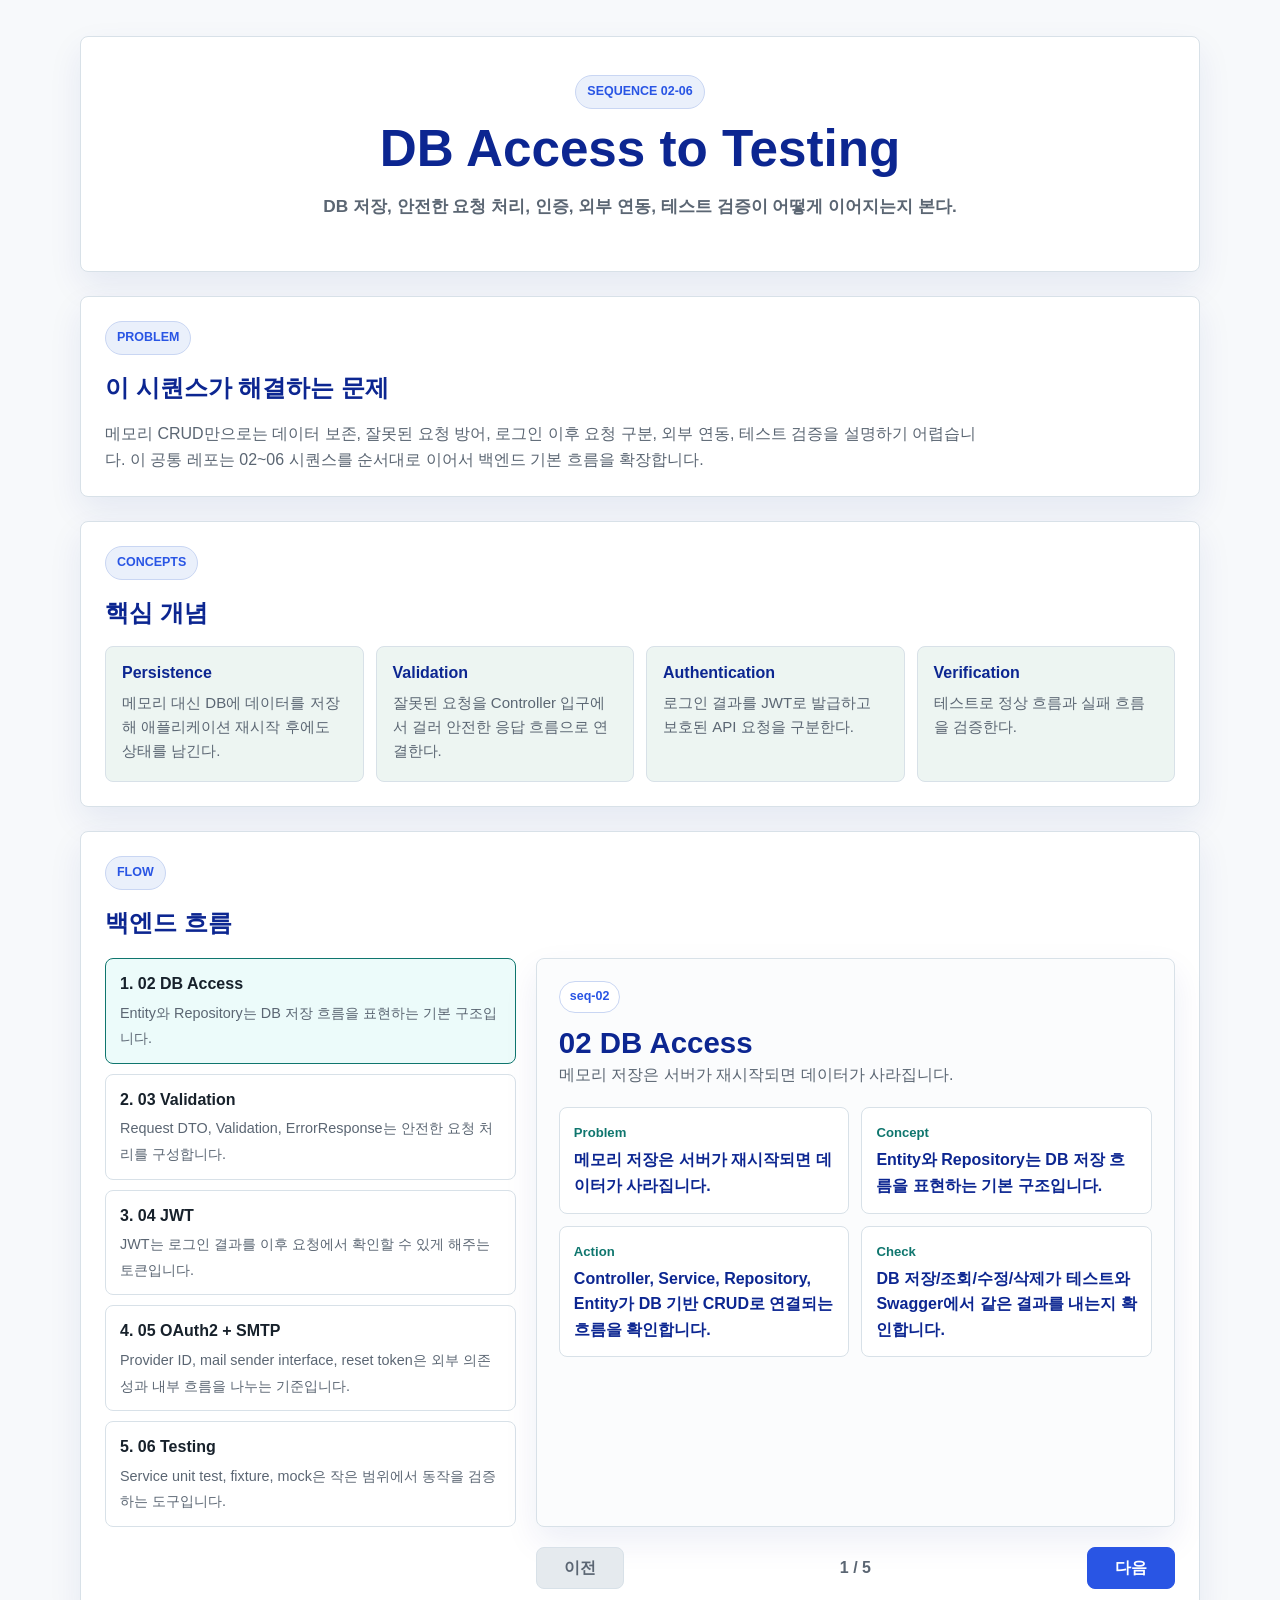
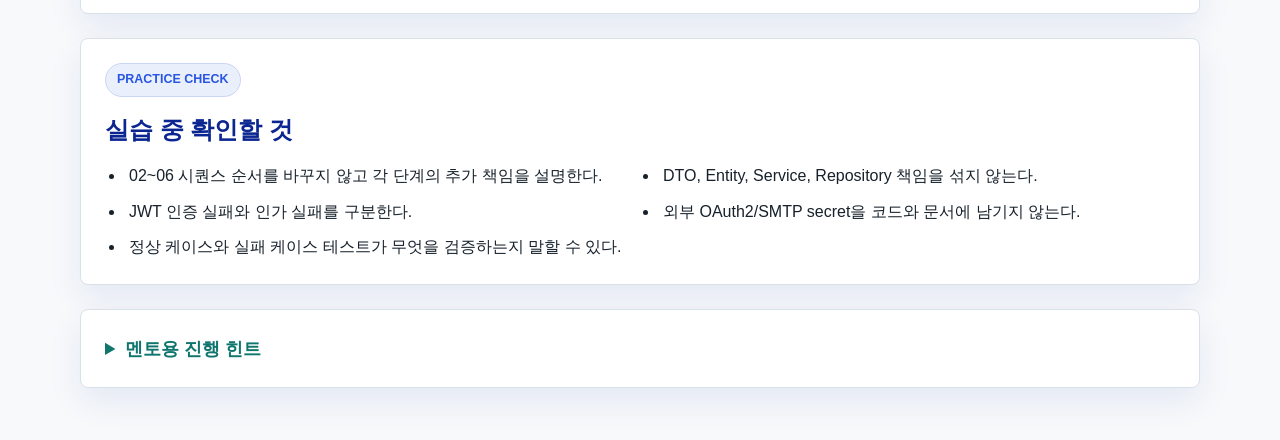
==== commit 2cbf1848: "docs(seq-02-06): refine db access visual lab Align the common DB Access Visual Lab with the four-fil" ====
--- a/docs/visual-lab/index.html
+++ b/docs/visual-lab/index.html
@@ -4,9 +4,6 @@
   <meta charset="UTF-8" />
   <meta name="viewport" content="width=device-width, initial-scale=1.0" />
   <title>A&I Backend Visual Lab</title>
-  <link rel="stylesheet" href="./design-tokens.css" />
-  <link rel="stylesheet" href="./style.css" />
-  <link rel="stylesheet" href="./components.css" />
   <link rel="stylesheet" href="./styles.css" />
 </head>
 <body>
@@ -15,8 +12,15 @@
       <p id="sequenceLabel" class="eyebrow"></p>
       <h1 id="labTitle"></h1>
       <p id="labGoal" class="goal"></p>
-      <p id="branchLabel" class="branch-label"></p>
     </header>
+
+    <section class="panel" aria-labelledby="problemTitle">
+      <div class="section-heading">
+        <p class="eyebrow">Problem</p>
+        <h2 id="problemTitle">이 시퀀스가 해결하는 문제</h2>
+      </div>
+      <p id="problemText" class="problem-text"></p>
+    </section>
 
     <section class="panel" aria-labelledby="conceptsTitle">
       <div class="section-heading">
@@ -40,15 +44,22 @@
         <p id="stepDescription"></p>
         <dl class="step-io">
           <div>
-            <dt>Actor</dt>
-            <dd id="stepActor"></dd>
+            <dt>Problem</dt>
+            <dd id="stepProblem"></dd>
           </div>
           <div>
-            <dt>Target</dt>
-            <dd id="stepTarget"></dd>
+            <dt>Concept</dt>
+            <dd id="stepConcept"></dd>
+          </div>
+          <div>
+            <dt>Action</dt>
+            <dd id="stepAction"></dd>
+          </div>
+          <div>
+            <dt>Check</dt>
+            <dd id="stepCheck"></dd>
           </div>
         </dl>
-        <p id="stepCheckpoint" class="checkpoint"></p>
       </article>
 
       <div class="step-controls">
@@ -58,12 +69,19 @@
       </div>
     </section>
 
-    <section class="panel" aria-labelledby="checkpointsTitle">
+    <section class="panel" aria-labelledby="practiceTitle">
       <div class="section-heading">
-        <p class="eyebrow">Checkpoints</p>
-        <h2 id="checkpointsTitle">확인할 것</h2>
+        <p class="eyebrow">Practice Check</p>
+        <h2 id="practiceTitle">실습 중 확인할 것</h2>
       </div>
-      <ul id="checkpointList" class="checkpoint-list"></ul>
+      <ul id="practiceList" class="checkpoint-list"></ul>
+    </section>
+
+    <section class="panel" aria-labelledby="mentorTitle">
+      <details class="mentor-details">
+        <summary id="mentorTitle">멘토용 진행 힌트</summary>
+        <ul id="mentorHintList" class="checkpoint-list"></ul>
+      </details>
     </section>
   </main>
 
--- a/docs/visual-lab/styles.css
+++ b/docs/visual-lab/styles.css
@@ -1,7 +1,356 @@
-/*
- * Compatibility stylesheet for the current repository integrity validator.
- * The active design system is loaded from:
- * 1. design-tokens.css
- * 2. style.css
- * 3. components.css
- */
+:root {
+  color-scheme: light;
+  --bg: #f7f9fb;
+  --surface: #ffffff;
+  --surface-strong: #edf5f2;
+  --text: #17212b;
+  --title: #0c2691;
+  --muted: #5b6673;
+  --line: #d8e1e8;
+  --accent: #2955e4;
+  --accent-strong: #0f766e;
+  --accent-soft: #eaf0fb;
+  --focus: #f59e0b;
+  --shadow: 0 14px 34px rgba(12, 38, 145, 0.08);
+}
+
+* {
+  box-sizing: border-box;
+}
+
+body {
+  margin: 0;
+  background: var(--bg);
+  color: var(--text);
+  font-family: Arial, "Apple SD Gothic Neo", "Noto Sans KR", sans-serif;
+  line-height: 1.6;
+}
+
+button {
+  font: inherit;
+  letter-spacing: 0;
+}
+
+h1,
+h2,
+h3,
+p {
+  overflow-wrap: anywhere;
+}
+
+h1,
+h2,
+h3,
+p,
+dl,
+dd {
+  margin-top: 0;
+}
+
+.app-shell {
+  width: min(1120px, calc(100% - 32px));
+  min-height: 100vh;
+  margin: 0 auto;
+  padding: 36px 0 52px;
+}
+
+.lab-header,
+.panel,
+.step-detail {
+  border: 1px solid var(--line);
+  border-radius: 8px;
+  background: var(--surface);
+  box-shadow: var(--shadow);
+}
+
+.lab-header {
+  min-height: 236px;
+  padding: 38px 28px;
+  text-align: center;
+}
+
+.eyebrow {
+  display: inline-flex;
+  width: fit-content;
+  min-height: 30px;
+  margin: 0 0 12px;
+  padding: 6px 11px;
+  border: 1px solid #c9d6f3;
+  border-radius: 999px;
+  background: var(--accent-soft);
+  color: var(--accent);
+  font-size: 0.78rem;
+  font-weight: 800;
+  text-transform: uppercase;
+}
+
+h1 {
+  margin: 0;
+  color: var(--title);
+  font-size: clamp(2rem, 4vw, 3.6rem);
+  line-height: 1.1;
+}
+
+h2,
+h3 {
+  margin-bottom: 0;
+  color: var(--title);
+  line-height: 1.25;
+}
+
+.goal {
+  max-width: 780px;
+  margin: 16px auto 0;
+  color: var(--muted);
+  font-size: 1.08rem;
+  font-weight: 700;
+}
+
+.panel {
+  margin-top: 24px;
+  padding: 24px;
+}
+
+.section-heading {
+  display: grid;
+  gap: 6px;
+  margin-bottom: 18px;
+}
+
+.section-heading h2 {
+  margin: 0;
+}
+
+.problem-text {
+  max-width: 880px;
+  margin: 0;
+  color: var(--muted);
+}
+
+.concept-grid {
+  display: grid;
+  grid-template-columns: repeat(4, minmax(0, 1fr));
+  gap: 12px;
+}
+
+.concept-card {
+  min-height: 136px;
+  padding: 16px;
+  border: 1px solid var(--line);
+  border-radius: 8px;
+  background: var(--surface-strong);
+}
+
+.concept-card h3 {
+  margin: 0 0 8px;
+  font-size: 1rem;
+}
+
+.concept-card p {
+  margin: 0;
+  color: var(--muted);
+  font-size: 0.94rem;
+}
+
+.flow-panel {
+  display: grid;
+  grid-template-columns: minmax(230px, 0.9fr) minmax(0, 1.4fr);
+  gap: 20px;
+}
+
+.flow-panel .section-heading {
+  grid-column: 1 / -1;
+  margin-bottom: 0;
+}
+
+.flow-steps {
+  display: grid;
+  align-content: start;
+  gap: 10px;
+}
+
+.flow-step {
+  width: 100%;
+  min-height: 74px;
+  padding: 12px 14px;
+  border: 1px solid var(--line);
+  border-radius: 8px;
+  background: var(--surface);
+  color: var(--text);
+  text-align: left;
+  cursor: pointer;
+}
+
+.flow-step:hover,
+.flow-step.is-active {
+  border-color: var(--accent-strong);
+  background: #ecfbfa;
+}
+
+.flow-step:focus-visible,
+.step-controls button:focus-visible {
+  outline: 3px solid var(--focus);
+  outline-offset: 2px;
+}
+
+.flow-step strong {
+  display: block;
+  margin-bottom: 3px;
+}
+
+.flow-step span {
+  color: var(--muted);
+  font-size: 0.9rem;
+}
+
+.step-detail {
+  min-height: 360px;
+  margin-top: 0;
+  padding: 22px;
+  background: #fbfcfd;
+}
+
+.step-meta {
+  display: inline-flex;
+  width: fit-content;
+  margin: 0 0 12px;
+  padding: 5px 10px;
+  border: 1px solid #c9d6f3;
+  border-radius: 999px;
+  background: var(--surface);
+  color: var(--accent);
+  font-size: 0.78rem;
+  font-weight: 800;
+}
+
+.step-detail h3 {
+  font-size: clamp(1.4rem, 2.3vw, 1.9rem);
+}
+
+.step-detail > p:not(.step-meta) {
+  color: var(--muted);
+}
+
+.step-io {
+  display: grid;
+  grid-template-columns: repeat(2, minmax(0, 1fr));
+  gap: 12px;
+  margin: 20px 0 0;
+}
+
+.step-io div {
+  padding: 14px;
+  border: 1px solid var(--line);
+  border-radius: 8px;
+  background: var(--surface);
+}
+
+.step-io dt {
+  color: var(--accent-strong);
+  font-size: 0.82rem;
+  font-weight: 800;
+}
+
+.step-io dd {
+  margin: 4px 0 0;
+  color: var(--title);
+  font-weight: 700;
+}
+
+.step-controls {
+  grid-column: 2;
+  display: flex;
+  align-items: center;
+  justify-content: space-between;
+  gap: 12px;
+}
+
+.step-controls button {
+  min-width: 88px;
+  min-height: 42px;
+  border: 1px solid var(--accent);
+  border-radius: 8px;
+  background: var(--accent);
+  color: #ffffff;
+  cursor: pointer;
+  font-weight: 700;
+}
+
+.step-controls button:disabled {
+  border-color: var(--line);
+  background: #e5eaee;
+  color: var(--muted);
+  cursor: not-allowed;
+}
+
+#stepProgress {
+  color: var(--muted);
+  font-weight: 700;
+}
+
+.checkpoint-list {
+  display: grid;
+  grid-template-columns: repeat(2, minmax(0, 1fr));
+  gap: 10px 18px;
+  margin: 0;
+  padding-left: 20px;
+}
+
+.checkpoint-list li {
+  padding-left: 4px;
+}
+
+.mentor-details summary {
+  cursor: pointer;
+  color: var(--accent-strong);
+  font-size: 1.15rem;
+  font-weight: 800;
+}
+
+.mentor-details .checkpoint-list {
+  margin-top: 16px;
+}
+
+.empty-state {
+  color: var(--muted);
+}
+
+@media (max-width: 860px) {
+  .concept-grid,
+  .checkpoint-list {
+    grid-template-columns: 1fr;
+  }
+
+  .flow-panel {
+    grid-template-columns: 1fr;
+  }
+
+  .step-controls {
+    grid-column: 1;
+  }
+}
+
+@media (max-width: 560px) {
+  .app-shell {
+    width: min(100% - 20px, 1120px);
+    padding-top: 18px;
+  }
+
+  .lab-header,
+  .panel,
+  .step-detail {
+    padding: 18px;
+  }
+
+  .step-io {
+    grid-template-columns: 1fr;
+  }
+
+  .step-controls {
+    flex-wrap: wrap;
+  }
+
+  .step-controls button {
+    flex: 1;
+  }
+}
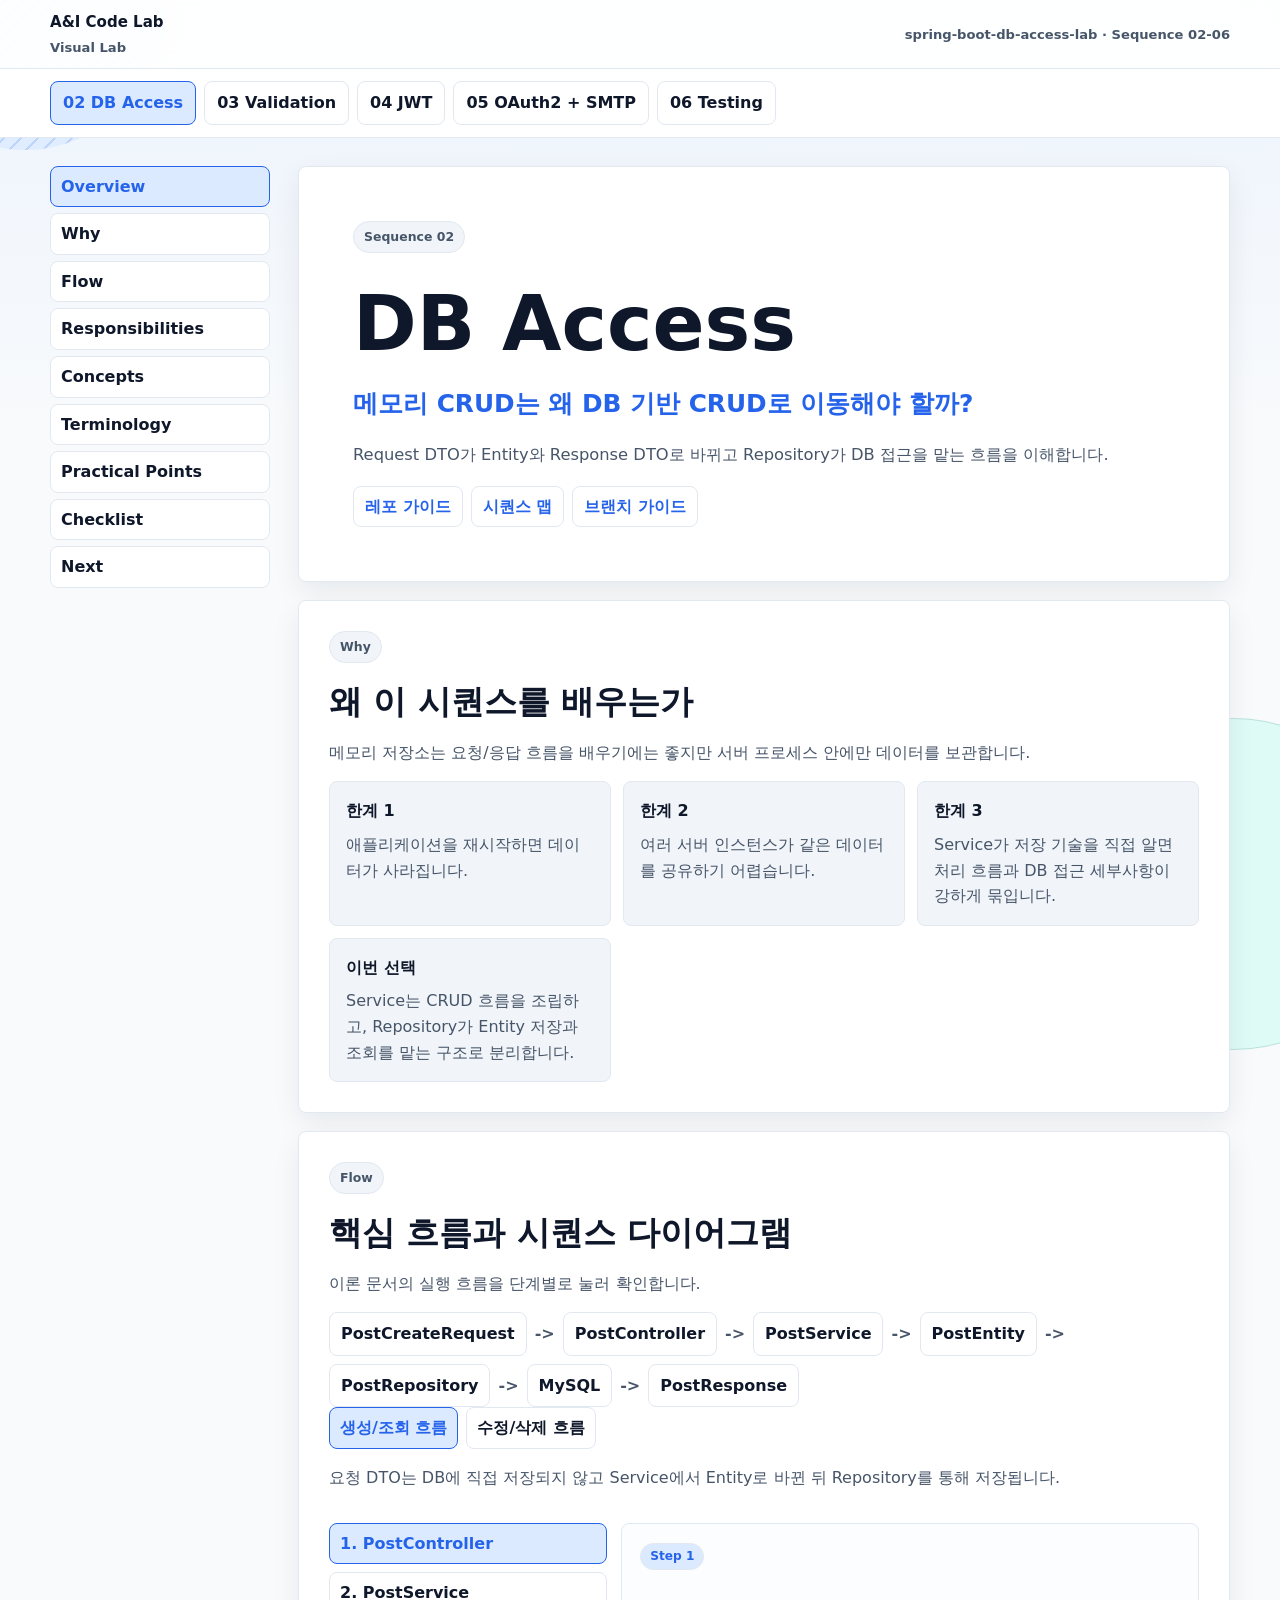
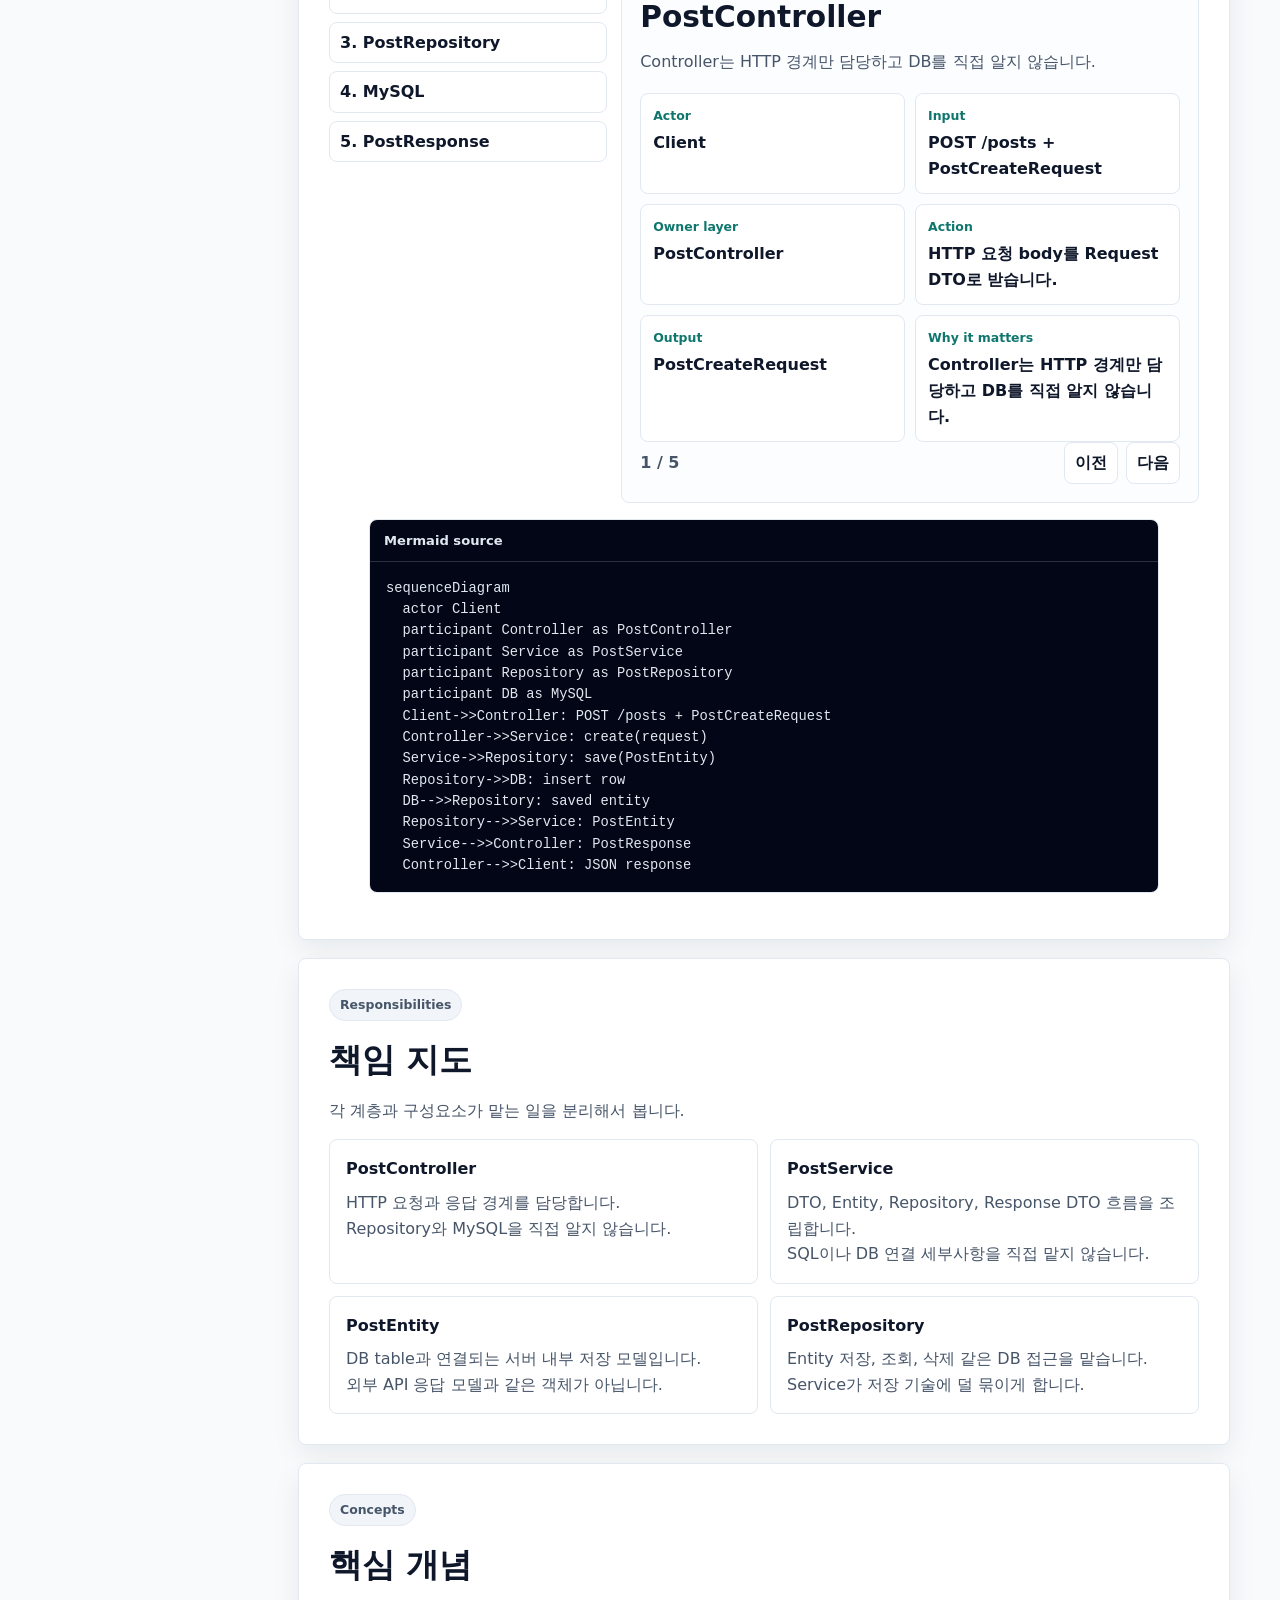
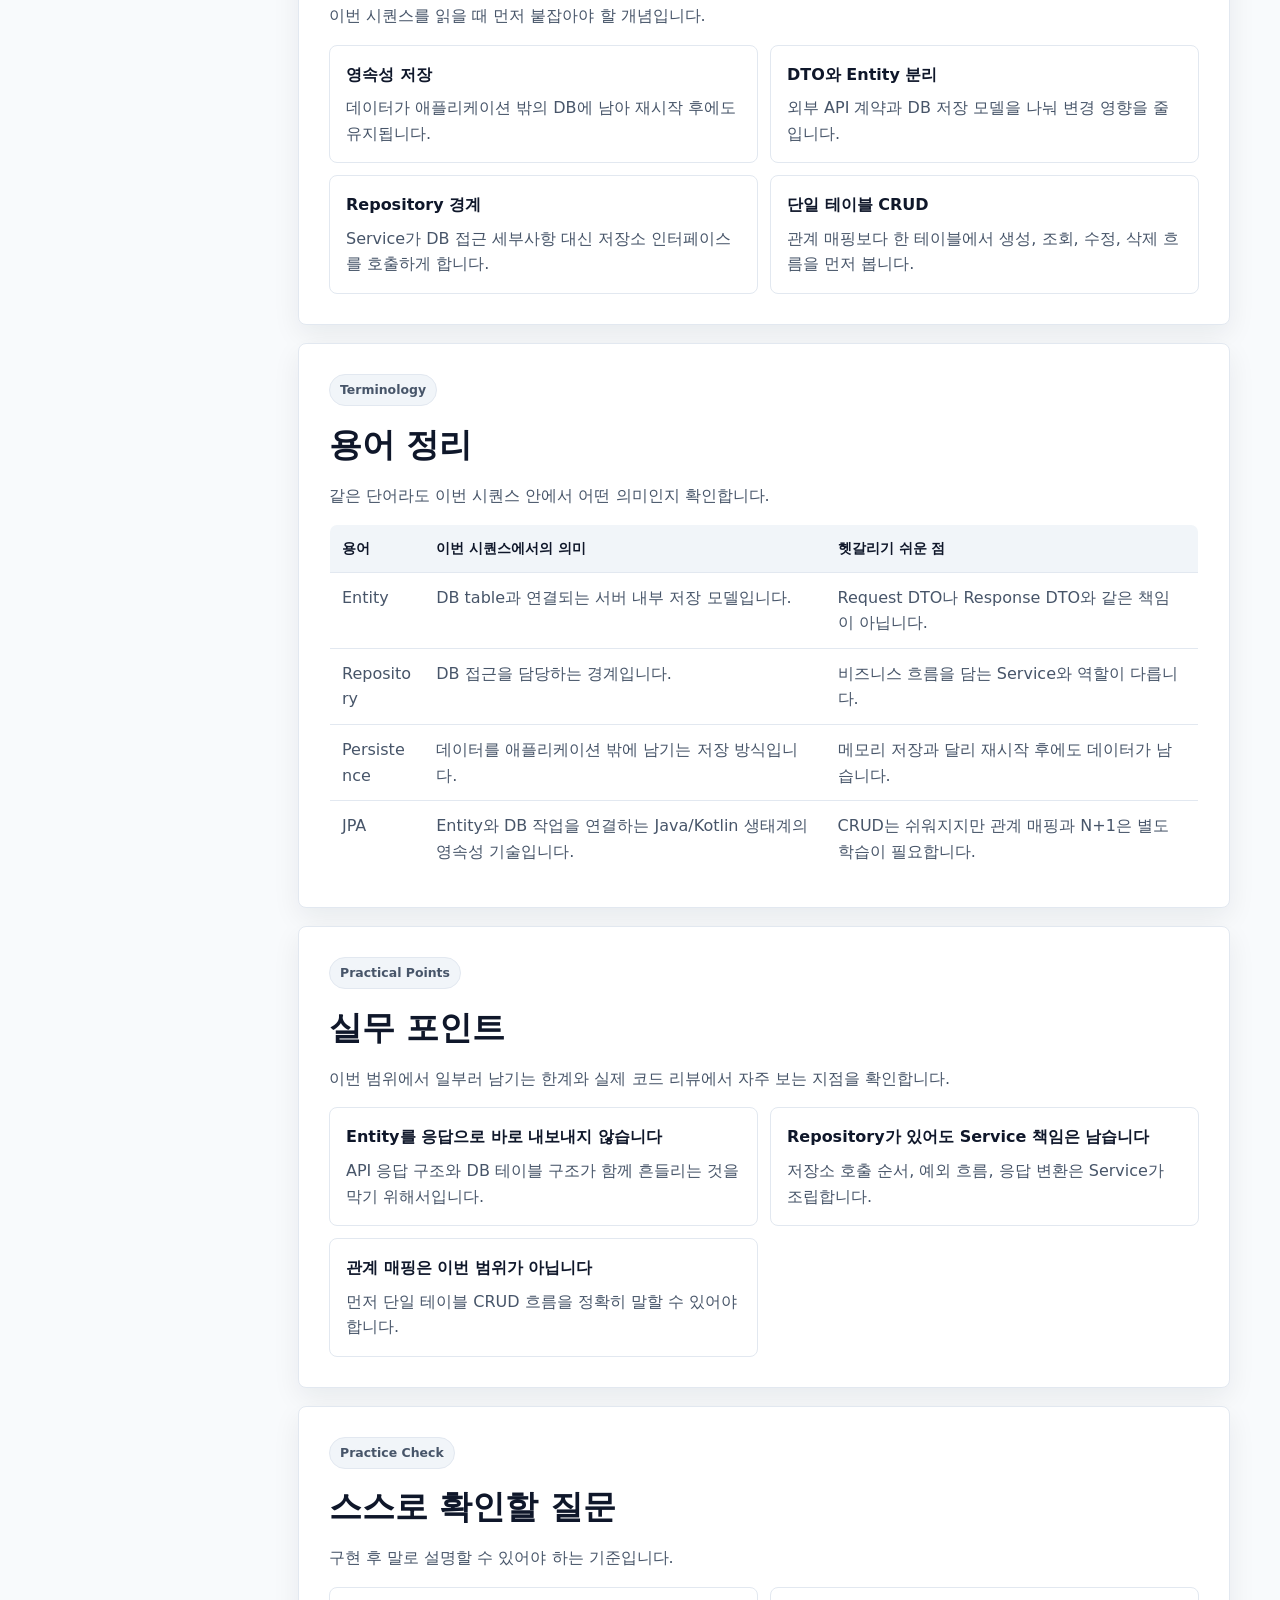
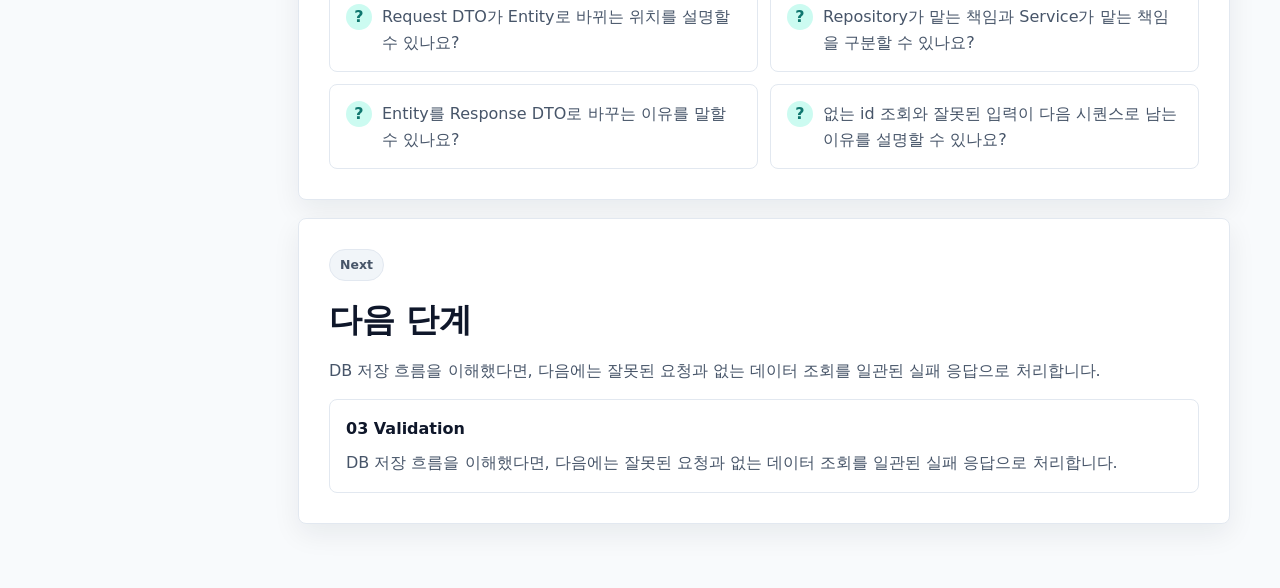
==== commit 92c77b39: "docs(visual-lab): align DB access explorer" ====
--- a/docs/visual-lab/index.html
+++ b/docs/visual-lab/index.html
@@ -1,90 +1,15 @@
-<!DOCTYPE html>
+<!doctype html>
 <html lang="ko">
 <head>
-  <meta charset="UTF-8" />
-  <meta name="viewport" content="width=device-width, initial-scale=1.0" />
-  <title>A&I Backend Visual Lab</title>
+  <meta charset="utf-8" />
+  <meta name="viewport" content="width=device-width, initial-scale=1" />
+  <title>A&I Visual Lab</title>
   <link rel="stylesheet" href="./styles.css" />
 </head>
 <body>
-  <main class="app-shell">
-    <header class="lab-header">
-      <p id="sequenceLabel" class="eyebrow"></p>
-      <h1 id="labTitle"></h1>
-      <p id="labGoal" class="goal"></p>
-    </header>
-
-    <section class="panel" aria-labelledby="problemTitle">
-      <div class="section-heading">
-        <p class="eyebrow">Problem</p>
-        <h2 id="problemTitle">이 시퀀스가 해결하는 문제</h2>
-      </div>
-      <p id="problemText" class="problem-text"></p>
-    </section>
-
-    <section class="panel" aria-labelledby="conceptsTitle">
-      <div class="section-heading">
-        <p class="eyebrow">Concepts</p>
-        <h2 id="conceptsTitle">핵심 개념</h2>
-      </div>
-      <div id="conceptList" class="concept-grid"></div>
-    </section>
-
-    <section class="panel flow-panel" aria-labelledby="flowTitle">
-      <div class="section-heading">
-        <p class="eyebrow">Flow</p>
-        <h2 id="flowTitle">백엔드 흐름</h2>
-      </div>
-
-      <div id="flowSteps" class="flow-steps"></div>
-
-      <article class="step-detail" aria-live="polite">
-        <p id="stepMeta" class="step-meta"></p>
-        <h3 id="stepTitle"></h3>
-        <p id="stepDescription"></p>
-        <dl class="step-io">
-          <div>
-            <dt>Problem</dt>
-            <dd id="stepProblem"></dd>
-          </div>
-          <div>
-            <dt>Concept</dt>
-            <dd id="stepConcept"></dd>
-          </div>
-          <div>
-            <dt>Action</dt>
-            <dd id="stepAction"></dd>
-          </div>
-          <div>
-            <dt>Check</dt>
-            <dd id="stepCheck"></dd>
-          </div>
-        </dl>
-      </article>
-
-      <div class="step-controls">
-        <button id="prevStep" type="button">이전</button>
-        <span id="stepProgress"></span>
-        <button id="nextStep" type="button">다음</button>
-      </div>
-    </section>
-
-    <section class="panel" aria-labelledby="practiceTitle">
-      <div class="section-heading">
-        <p class="eyebrow">Practice Check</p>
-        <h2 id="practiceTitle">실습 중 확인할 것</h2>
-      </div>
-      <ul id="practiceList" class="checkpoint-list"></ul>
-    </section>
-
-    <section class="panel" aria-labelledby="mentorTitle">
-      <details class="mentor-details">
-        <summary id="mentorTitle">멘토용 진행 힌트</summary>
-        <ul id="mentorHintList" class="checkpoint-list"></ul>
-      </details>
-    </section>
-  </main>
-
+  <div id="app" class="app-shell">
+    <noscript>Visual Lab을 보려면 JavaScript를 활성화해주세요.</noscript>
+  </div>
   <script src="./visual-lab-data.js"></script>
   <script src="./visual-lab.js"></script>
 </body>
--- a/docs/visual-lab/styles.css
+++ b/docs/visual-lab/styles.css
@@ -1,41 +1,87 @@
 :root {
   color-scheme: light;
-  --bg: #f7f9fb;
-  --surface: #ffffff;
-  --surface-strong: #edf5f2;
-  --text: #17212b;
-  --title: #0c2691;
-  --muted: #5b6673;
-  --line: #d8e1e8;
-  --accent: #2955e4;
-  --accent-strong: #0f766e;
-  --accent-soft: #eaf0fb;
-  --focus: #f59e0b;
-  --shadow: 0 14px 34px rgba(12, 38, 145, 0.08);
+  --color-primary: #0f172a;
+  --color-primary-container: #1e293b;
+  --color-secondary: #2563eb;
+  --color-secondary-container: #dbeafe;
+  --color-neutral: #f8fafc;
+  --color-surface: #ffffff;
+  --color-surface-muted: #f1f5f9;
+  --color-border: #cbd5e1;
+  --color-border-subtle: #e2e8f0;
+  --color-text: #0f172a;
+  --color-muted: #475569;
+  --color-code-bg: #020617;
+  --color-code-text: #e2e8f0;
+  --color-teal: #0f766e;
+  --color-teal-soft: #ccfbf1;
+  --color-amber: #b45309;
+  --color-amber-soft: #fef3c7;
+  --focus-ring: #f59e0b;
+  --shadow-soft: 0 10px 28px rgba(15, 23, 42, 0.07);
+  --radius-card: 8px;
 }
 
 * {
   box-sizing: border-box;
 }
 
+html {
+  scroll-behavior: smooth;
+}
+
 body {
   margin: 0;
-  background: var(--bg);
-  color: var(--text);
-  font-family: Arial, "Apple SD Gothic Neo", "Noto Sans KR", sans-serif;
+  background:
+    linear-gradient(180deg, rgba(219, 234, 254, 0.42), rgba(248, 250, 252, 0) 420px),
+    var(--color-neutral);
+  color: var(--color-text);
+  font-family: Inter, Pretendard, "Noto Sans KR", system-ui, -apple-system, BlinkMacSystemFont, sans-serif;
   line-height: 1.6;
 }
 
-button {
+body::before,
+body::after {
+  content: "";
+  position: fixed;
+  border-radius: 999px;
+  pointer-events: none;
+  z-index: -1;
+}
+
+body::before {
+  top: -120px;
+  left: -110px;
+  width: 270px;
+  height: 270px;
+  background:
+    repeating-linear-gradient(135deg, transparent 0 10px, rgba(37, 99, 235, 0.18) 10px 12px),
+    #e0edff;
+}
+
+body::after {
+  right: -120px;
+  bottom: -150px;
+  width: 330px;
+  height: 330px;
+  border: 1px solid rgba(15, 118, 110, 0.18);
+  background: rgba(204, 251, 241, 0.58);
+}
+
+button,
+a {
   font: inherit;
   letter-spacing: 0;
 }
 
-h1,
-h2,
-h3,
-p {
-  overflow-wrap: anywhere;
+button {
+  cursor: pointer;
+}
+
+button:focus-visible,
+a:focus-visible {
+  outline: 3px solid var(--focus-ring);
+  outline-offset: 3px;
 }
 
 h1,
@@ -43,72 +89,218 @@
 h3,
 p,
 dl,
-dd {
+dd,
+figure,
+pre {
   margin-top: 0;
 }
 
+h1,
+h2,
+h3,
+p,
+li,
+td,
+th,
+button,
+a {
+  overflow-wrap: anywhere;
+}
+
 .app-shell {
-  width: min(1120px, calc(100% - 32px));
   min-height: 100vh;
+}
+
+.topbar {
+  position: sticky;
+  top: 0;
+  z-index: 20;
+  border-bottom: 1px solid var(--color-border-subtle);
+  background: rgba(255, 255, 255, 0.92);
+  backdrop-filter: blur(14px);
+}
+
+.topbar-inner {
+  display: flex;
+  align-items: center;
+  justify-content: space-between;
+  width: min(1180px, calc(100% - 32px));
+  min-height: 68px;
   margin: 0 auto;
-  padding: 36px 0 52px;
-}
-
-.lab-header,
-.panel,
-.step-detail {
-  border: 1px solid var(--line);
-  border-radius: 8px;
-  background: var(--surface);
-  box-shadow: var(--shadow);
-}
-
-.lab-header {
-  min-height: 236px;
-  padding: 38px 28px;
-  text-align: center;
+  gap: 18px;
+}
+
+.brand-lockup {
+  display: grid;
+  gap: 2px;
+}
+
+.brand-title {
+  color: var(--color-primary);
+  font-size: 0.94rem;
+  font-weight: 900;
+}
+
+.brand-subtitle,
+.repo-label {
+  color: var(--color-muted);
+  font-size: 0.82rem;
+  font-weight: 700;
+}
+
+.repo-label {
+  text-align: right;
+}
+
+.sequence-bar {
+  border-bottom: 1px solid var(--color-border-subtle);
+  background: var(--color-surface);
+}
+
+.sequence-switcher {
+  display: flex;
+  width: min(1180px, calc(100% - 32px));
+  margin: 0 auto;
+  gap: 8px;
+  overflow-x: auto;
+  padding: 12px 0;
+}
+
+.sequence-tab,
+.section-link,
+.flow-tab,
+.step-button,
+.control-button {
+  min-height: 38px;
+  border: 1px solid var(--color-border-subtle);
+  border-radius: var(--radius-card);
+  background: var(--color-surface);
+  color: var(--color-primary);
+  font-weight: 800;
+}
+
+.sequence-tab {
+  flex: 0 0 auto;
+  padding: 8px 12px;
+}
+
+.sequence-tab.is-active,
+.section-link.is-active,
+.flow-tab.is-active,
+.step-button.is-active {
+  border-color: var(--color-secondary);
+  background: var(--color-secondary-container);
+  color: var(--color-secondary);
+}
+
+.layout {
+  display: grid;
+  grid-template-columns: 220px minmax(0, 1fr);
+  width: min(1180px, calc(100% - 32px));
+  margin: 0 auto;
+  gap: 28px;
+  padding: 28px 0 64px;
+}
+
+.section-nav {
+  position: sticky;
+  top: 96px;
+  align-self: start;
+  display: grid;
+  gap: 6px;
+}
+
+.section-link {
+  display: flex;
+  align-items: center;
+  min-height: 40px;
+  padding: 7px 10px;
+  text-decoration: none;
+}
+
+.content-stack {
+  display: grid;
+  gap: 18px;
+}
+
+.hero,
+.doc-section {
+  border: 1px solid var(--color-border-subtle);
+  border-radius: var(--radius-card);
+  background: var(--color-surface);
+  box-shadow: var(--shadow-soft);
+}
+
+.hero {
+  display: grid;
+  gap: 18px;
+  min-height: 320px;
+  padding: clamp(26px, 5vw, 54px);
 }
 
 .eyebrow {
   display: inline-flex;
   width: fit-content;
   min-height: 30px;
-  margin: 0 0 12px;
-  padding: 6px 11px;
-  border: 1px solid #c9d6f3;
+  align-items: center;
+  border: 1px solid var(--color-border-subtle);
   border-radius: 999px;
-  background: var(--accent-soft);
-  color: var(--accent);
+  background: var(--color-surface-muted);
+  color: var(--color-muted);
   font-size: 0.78rem;
-  font-weight: 800;
-  text-transform: uppercase;
-}
-
-h1 {
+  font-weight: 900;
+  letter-spacing: 0;
+  padding: 5px 10px;
+}
+
+.hero h1 {
+  max-width: 860px;
   margin: 0;
-  color: var(--title);
-  font-size: clamp(2rem, 4vw, 3.6rem);
-  line-height: 1.1;
-}
-
-h2,
-h3 {
-  margin-bottom: 0;
-  color: var(--title);
-  line-height: 1.25;
+  color: var(--color-primary);
+  font-size: clamp(2.35rem, 6vw, 5rem);
+  font-weight: 900;
+  line-height: 1.08;
+}
+
+.question {
+  max-width: 760px;
+  margin: 0;
+  color: var(--color-secondary);
+  font-size: clamp(1.1rem, 2.2vw, 1.55rem);
+  font-weight: 850;
 }
 
 .goal {
-  max-width: 780px;
-  margin: 16px auto 0;
-  color: var(--muted);
-  font-size: 1.08rem;
-  font-weight: 700;
-}
-
-.panel {
-  margin-top: 24px;
-  padding: 24px;
+  max-width: 820px;
+  margin: 0;
+  color: var(--color-muted);
+  font-size: 1.02rem;
+}
+
+.source-links,
+.next-actions {
+  display: flex;
+  flex-wrap: wrap;
+  gap: 8px;
+}
+
+.source-link,
+.next-link {
+  display: inline-flex;
+  min-height: 38px;
+  align-items: center;
+  border: 1px solid var(--color-border-subtle);
+  border-radius: var(--radius-card);
+  background: var(--color-surface);
+  color: var(--color-secondary);
+  font-weight: 850;
+  padding: 7px 11px;
+  text-decoration: none;
+}
+
+.doc-section {
+  padding: clamp(20px, 3vw, 30px);
+  scroll-margin-top: 120px;
 }
 
 .section-heading {
@@ -119,238 +311,355 @@
 
 .section-heading h2 {
   margin: 0;
-}
-
-.problem-text {
-  max-width: 880px;
+  color: var(--color-primary);
+  font-size: clamp(1.45rem, 3vw, 2.05rem);
+  line-height: 1.22;
+}
+
+.lede {
+  max-width: 850px;
+  color: var(--color-muted);
+}
+
+.card-grid {
+  display: grid;
+  grid-template-columns: repeat(3, minmax(0, 1fr));
+  gap: 12px;
+}
+
+.info-card,
+.responsibility-card,
+.concept-card,
+.practical-card,
+.check-card,
+.step-detail,
+.code-panel,
+.next-panel {
+  border: 1px solid var(--color-border-subtle);
+  border-radius: var(--radius-card);
+  background: var(--color-surface);
+}
+
+.info-card,
+.responsibility-card,
+.concept-card,
+.practical-card,
+.check-card,
+.next-panel {
+  padding: 16px;
+}
+
+.info-card {
+  background: var(--color-surface-muted);
+}
+
+.info-card h3,
+.responsibility-card h3,
+.concept-card h3,
+.practical-card h3,
+.next-panel h3 {
+  margin: 0 0 8px;
+  color: var(--color-primary);
+  font-size: 1rem;
+}
+
+.info-card p,
+.responsibility-card p,
+.concept-card p,
+.practical-card p,
+.next-panel p,
+.check-card p {
   margin: 0;
-  color: var(--muted);
-}
-
-.concept-grid {
-  display: grid;
-  grid-template-columns: repeat(4, minmax(0, 1fr));
-  gap: 12px;
-}
-
-.concept-card {
-  min-height: 136px;
-  padding: 16px;
-  border: 1px solid var(--line);
-  border-radius: 8px;
-  background: var(--surface-strong);
-}
-
-.concept-card h3 {
-  margin: 0 0 8px;
-  font-size: 1rem;
-}
-
-.concept-card p {
-  margin: 0;
-  color: var(--muted);
-  font-size: 0.94rem;
-}
-
-.flow-panel {
-  display: grid;
-  grid-template-columns: minmax(230px, 0.9fr) minmax(0, 1.4fr);
-  gap: 20px;
-}
-
-.flow-panel .section-heading {
-  grid-column: 1 / -1;
-  margin-bottom: 0;
-}
-
-.flow-steps {
-  display: grid;
+  color: var(--color-muted);
+}
+
+.overview-line {
+  display: flex;
+  flex-wrap: wrap;
+  align-items: center;
+  gap: 8px;
+}
+
+.overview-node {
+  display: inline-flex;
+  min-height: 40px;
+  align-items: center;
+  border: 1px solid var(--color-border-subtle);
+  border-radius: var(--radius-card);
+  background: var(--color-surface);
+  color: var(--color-primary);
+  font-weight: 850;
+  padding: 8px 11px;
+}
+
+.overview-arrow {
+  color: var(--color-muted);
+  font-weight: 900;
+}
+
+.flow-tabs,
+.step-rail {
+  display: flex;
+  flex-wrap: wrap;
+  gap: 8px;
+}
+
+.flow-tab,
+.step-button,
+.control-button {
+  padding: 7px 10px;
+}
+
+.flow-shell {
+  display: grid;
+  gap: 16px;
+}
+
+.flow-summary {
+  color: var(--color-muted);
+}
+
+.diagram-layout {
+  display: grid;
+  grid-template-columns: minmax(200px, 0.65fr) minmax(0, 1.35fr);
+  gap: 14px;
+}
+
+.step-rail {
   align-content: start;
-  gap: 10px;
-}
-
-.flow-step {
+}
+
+.step-button {
   width: 100%;
-  min-height: 74px;
-  padding: 12px 14px;
-  border: 1px solid var(--line);
-  border-radius: 8px;
-  background: var(--surface);
-  color: var(--text);
   text-align: left;
-  cursor: pointer;
-}
-
-.flow-step:hover,
-.flow-step.is-active {
-  border-color: var(--accent-strong);
-  background: #ecfbfa;
-}
-
-.flow-step:focus-visible,
-.step-controls button:focus-visible {
-  outline: 3px solid var(--focus);
-  outline-offset: 2px;
-}
-
-.flow-step strong {
-  display: block;
-  margin-bottom: 3px;
-}
-
-.flow-step span {
-  color: var(--muted);
-  font-size: 0.9rem;
 }
 
 .step-detail {
-  min-height: 360px;
-  margin-top: 0;
-  padding: 22px;
-  background: #fbfcfd;
+  padding: 18px;
+  background: #fbfdff;
 }
 
 .step-meta {
   display: inline-flex;
   width: fit-content;
-  margin: 0 0 12px;
-  padding: 5px 10px;
-  border: 1px solid #c9d6f3;
+  min-height: 26px;
+  align-items: center;
+  border: 1px solid var(--color-border-subtle);
   border-radius: 999px;
-  background: var(--surface);
-  color: var(--accent);
+  background: var(--color-secondary-container);
+  color: var(--color-secondary);
+  font-size: 0.76rem;
+  font-weight: 900;
+  padding: 3px 9px;
+}
+
+.step-detail h3 {
+  margin: 12px 0 8px;
+  color: var(--color-primary);
+  font-size: clamp(1.3rem, 2.4vw, 1.85rem);
+}
+
+.step-fields {
+  display: grid;
+  grid-template-columns: repeat(2, minmax(0, 1fr));
+  gap: 10px;
+  margin: 18px 0 0;
+}
+
+.step-field {
+  border: 1px solid var(--color-border-subtle);
+  border-radius: var(--radius-card);
+  background: var(--color-surface);
+  padding: 12px;
+}
+
+.step-field dt {
+  color: var(--color-teal);
   font-size: 0.78rem;
-  font-weight: 800;
-}
-
-.step-detail h3 {
-  font-size: clamp(1.4rem, 2.3vw, 1.9rem);
-}
-
-.step-detail > p:not(.step-meta) {
-  color: var(--muted);
-}
-
-.step-io {
+  font-weight: 900;
+}
+
+.step-field dd {
+  margin: 4px 0 0;
+  color: var(--color-primary);
+  font-weight: 750;
+}
+
+.step-controls {
+  display: flex;
+  flex-wrap: wrap;
+  align-items: center;
+  justify-content: space-between;
+  gap: 10px;
+}
+
+.control-group {
+  display: flex;
+  flex-wrap: wrap;
+  gap: 8px;
+}
+
+.progress-text {
+  color: var(--color-muted);
+  font-weight: 850;
+}
+
+.code-panel {
+  overflow: hidden;
+}
+
+.code-panel figcaption {
+  border-bottom: 1px solid rgba(226, 232, 240, 0.18);
+  background: var(--color-code-bg);
+  color: var(--color-code-text);
+  font-size: 0.82rem;
+  font-weight: 900;
+  padding: 10px 14px;
+}
+
+.code-panel pre {
+  overflow-x: auto;
+  margin: 0;
+  background: var(--color-code-bg);
+  color: var(--color-code-text);
+  font-family: "JetBrains Mono", "SFMono-Regular", Consolas, monospace;
+  font-size: 0.86rem;
+  line-height: 1.55;
+  padding: 16px;
+}
+
+.responsibility-grid,
+.concept-grid,
+.practical-grid,
+.check-grid {
   display: grid;
   grid-template-columns: repeat(2, minmax(0, 1fr));
   gap: 12px;
-  margin: 20px 0 0;
-}
-
-.step-io div {
+}
+
+.glossary-table-wrap {
+  overflow-x: auto;
+}
+
+.glossary-table {
+  width: 100%;
+  min-width: 680px;
+  border-collapse: collapse;
+  border: 1px solid var(--color-border-subtle);
+  border-radius: var(--radius-card);
+  overflow: hidden;
+}
+
+.glossary-table th,
+.glossary-table td {
+  border-bottom: 1px solid var(--color-border-subtle);
+  padding: 12px;
+  text-align: left;
+  vertical-align: top;
+}
+
+.glossary-table th {
+  background: var(--color-surface-muted);
+  color: var(--color-primary);
+  font-size: 0.88rem;
+}
+
+.glossary-table td {
+  color: var(--color-muted);
+}
+
+.glossary-table tr:last-child td {
+  border-bottom: 0;
+}
+
+.check-card {
+  display: flex;
+  min-height: 76px;
+  gap: 10px;
+}
+
+.check-marker {
+  flex: 0 0 auto;
+  display: inline-grid;
+  width: 26px;
+  height: 26px;
+  place-items: center;
+  border-radius: 999px;
+  background: var(--color-teal-soft);
+  color: var(--color-teal);
+  font-weight: 900;
+}
+
+.empty-state {
+  border: 1px dashed var(--color-border);
+  border-radius: var(--radius-card);
+  background: var(--color-surface-muted);
+  color: var(--color-muted);
   padding: 14px;
-  border: 1px solid var(--line);
-  border-radius: 8px;
-  background: var(--surface);
-}
-
-.step-io dt {
-  color: var(--accent-strong);
-  font-size: 0.82rem;
-  font-weight: 800;
-}
-
-.step-io dd {
-  margin: 4px 0 0;
-  color: var(--title);
-  font-weight: 700;
-}
-
-.step-controls {
-  grid-column: 2;
-  display: flex;
-  align-items: center;
-  justify-content: space-between;
-  gap: 12px;
-}
-
-.step-controls button {
-  min-width: 88px;
-  min-height: 42px;
-  border: 1px solid var(--accent);
-  border-radius: 8px;
-  background: var(--accent);
-  color: #ffffff;
-  cursor: pointer;
-  font-weight: 700;
-}
-
-.step-controls button:disabled {
-  border-color: var(--line);
-  background: #e5eaee;
-  color: var(--muted);
-  cursor: not-allowed;
-}
-
-#stepProgress {
-  color: var(--muted);
-  font-weight: 700;
-}
-
-.checkpoint-list {
-  display: grid;
-  grid-template-columns: repeat(2, minmax(0, 1fr));
-  gap: 10px 18px;
-  margin: 0;
-  padding-left: 20px;
-}
-
-.checkpoint-list li {
-  padding-left: 4px;
-}
-
-.mentor-details summary {
-  cursor: pointer;
-  color: var(--accent-strong);
-  font-size: 1.15rem;
-  font-weight: 800;
-}
-
-.mentor-details .checkpoint-list {
-  margin-top: 16px;
-}
-
-.empty-state {
-  color: var(--muted);
-}
-
-@media (max-width: 860px) {
+}
+
+@media (max-width: 920px) {
+  .layout {
+    grid-template-columns: 1fr;
+  }
+
+  .section-nav {
+    position: sticky;
+    top: 68px;
+    z-index: 10;
+    display: flex;
+    overflow-x: auto;
+    border: 1px solid var(--color-border-subtle);
+    border-radius: var(--radius-card);
+    background: rgba(255, 255, 255, 0.94);
+    padding: 8px;
+  }
+
+  .section-link {
+    flex: 0 0 auto;
+  }
+
+  .diagram-layout,
+  .card-grid,
+  .responsibility-grid,
   .concept-grid,
-  .checkpoint-list {
+  .practical-grid,
+  .check-grid {
     grid-template-columns: 1fr;
   }
 
-  .flow-panel {
+  .step-button {
+    width: auto;
+  }
+}
+
+@media (max-width: 640px) {
+  .topbar-inner,
+  .sequence-switcher,
+  .layout {
+    width: min(100% - 20px, 1180px);
+  }
+
+  .topbar-inner {
+    align-items: flex-start;
+    flex-direction: column;
+    padding: 12px 0;
+  }
+
+  .repo-label {
+    text-align: left;
+  }
+
+  .hero,
+  .doc-section {
+    padding: 18px;
+  }
+
+  .hero h1 {
+    font-size: clamp(2rem, 14vw, 3.3rem);
+  }
+
+  .step-fields {
     grid-template-columns: 1fr;
   }
-
-  .step-controls {
-    grid-column: 1;
-  }
-}
-
-@media (max-width: 560px) {
-  .app-shell {
-    width: min(100% - 20px, 1120px);
-    padding-top: 18px;
-  }
-
-  .lab-header,
-  .panel,
-  .step-detail {
-    padding: 18px;
-  }
-
-  .step-io {
-    grid-template-columns: 1fr;
-  }
-
-  .step-controls {
-    flex-wrap: wrap;
-  }
-
-  .step-controls button {
-    flex: 1;
-  }
-}
+}
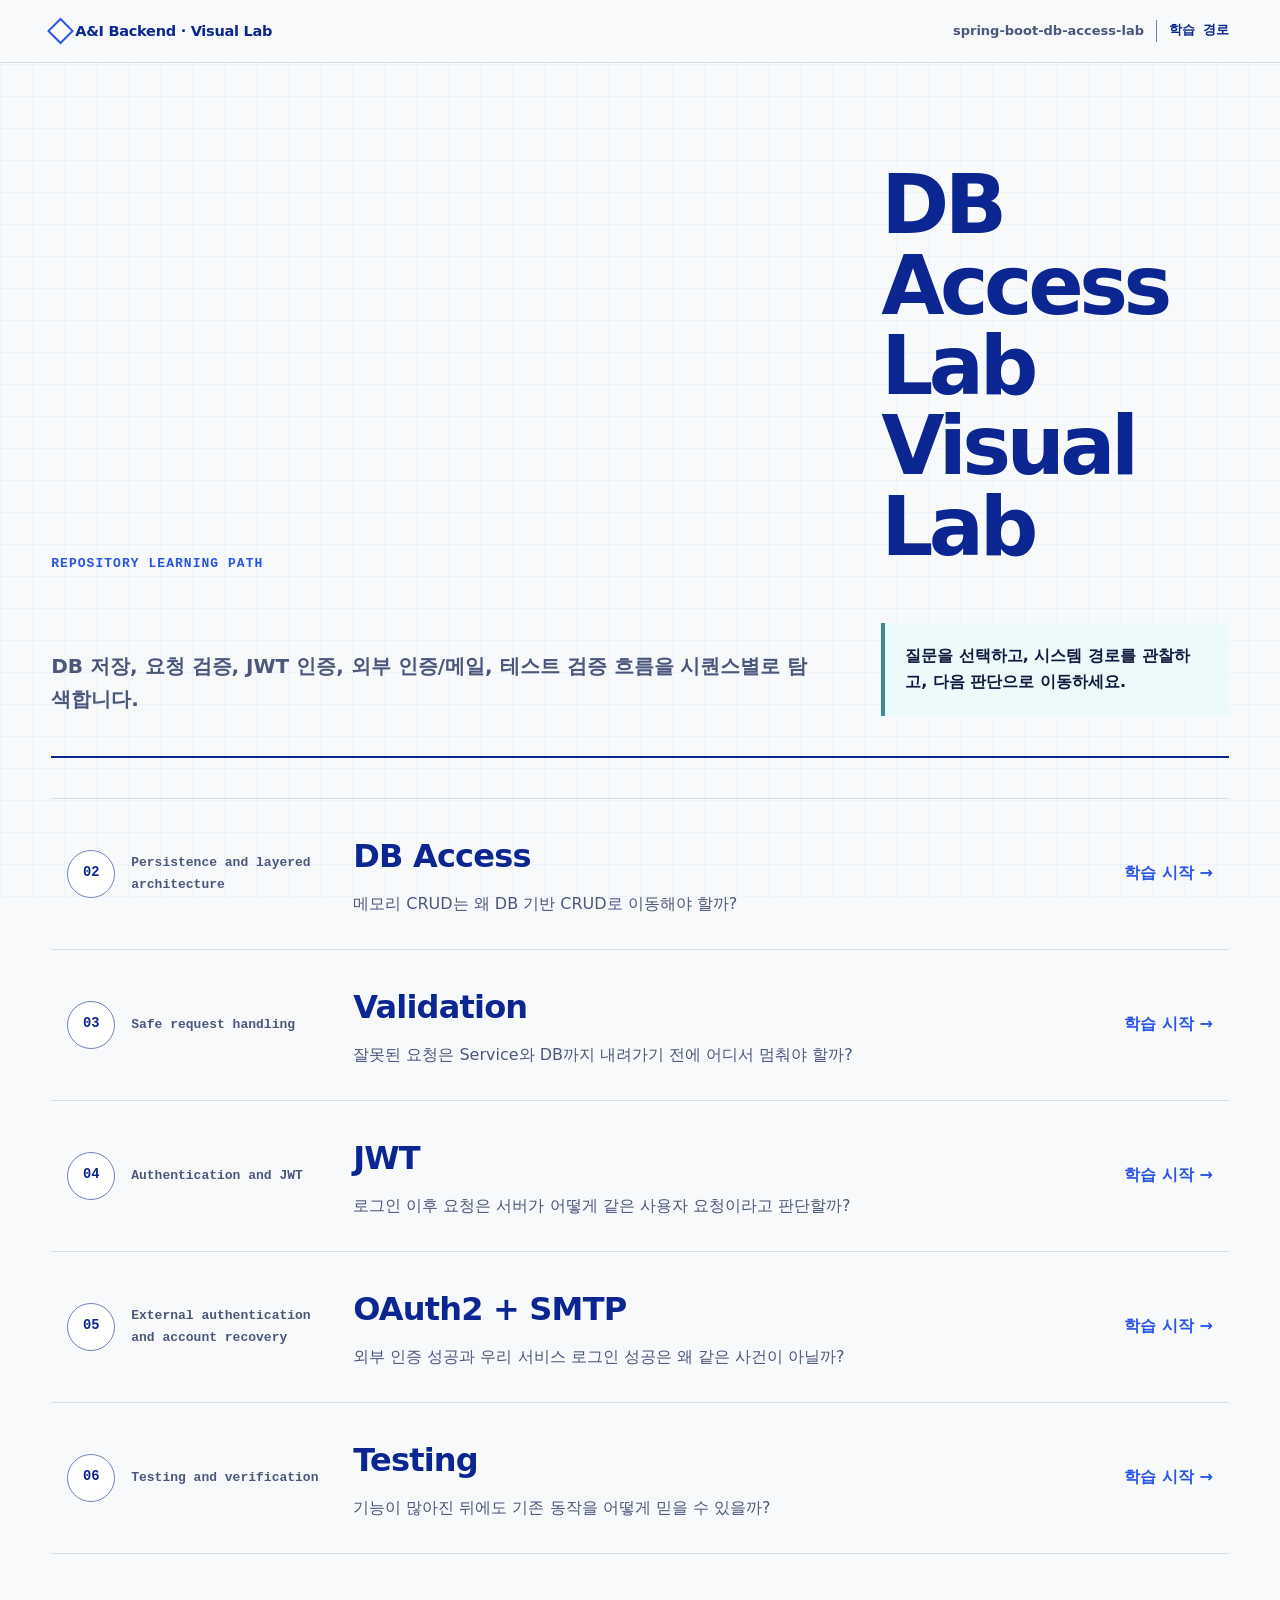
==== commit 0f1f30fe: "feat(visual-lab): 학생 중심 진단 흐름 개선" ====
--- a/docs/visual-lab/index.html
+++ b/docs/visual-lab/index.html
@@ -4,6 +4,7 @@
   <meta charset="utf-8" />
   <meta name="viewport" content="width=device-width, initial-scale=1" />
   <title>A&I Visual Lab</title>
+  <link rel="icon" href="./assets/visual-lab-mark.svg" type="image/svg+xml" />
   <link rel="stylesheet" href="./styles.css" />
 </head>
 <body>
--- a/docs/visual-lab/styles.css
+++ b/docs/visual-lab/styles.css
@@ -1,25 +1,79 @@
 :root {
   color-scheme: light;
-  --color-primary: #0f172a;
-  --color-primary-container: #1e293b;
-  --color-secondary: #2563eb;
-  --color-secondary-container: #dbeafe;
-  --color-neutral: #f8fafc;
-  --color-surface: #ffffff;
-  --color-surface-muted: #f1f5f9;
-  --color-border: #cbd5e1;
-  --color-border-subtle: #e2e8f0;
-  --color-text: #0f172a;
-  --color-muted: #475569;
-  --color-code-bg: #020617;
-  --color-code-text: #e2e8f0;
-  --color-teal: #0f766e;
-  --color-teal-soft: #ccfbf1;
-  --color-amber: #b45309;
-  --color-amber-soft: #fef3c7;
-  --focus-ring: #f59e0b;
-  --shadow-soft: 0 10px 28px rgba(15, 23, 42, 0.07);
-  --radius-card: 8px;
+  --color-bg-base: #f8f9fb;
+  --color-card-white: #ffffff;
+  --color-title-navy: #0c2691;
+  --color-accent-blue: #2955e4;
+  --color-accent-teal: #3f8996;
+  --color-body-navy: #111b3f;
+  --color-subtext: #4b587c;
+  --color-line-blue-light: #c9d6f3;
+  --color-panel-blue-tint: #eaf0fb;
+  --color-panel-mint-tint: #d4e8e9;
+  --color-decor-blue: #e8eef9;
+  --color-decor-stripe: #cad8f7;
+  --color-dot-grid: #c7d5f1;
+  --color-outline-soft: #d8ddeb;
+  --color-summary-bg: #f1f7ff;
+  --color-summary-border: #8fb1ff;
+  --color-summary-title: #2f62f4;
+  --color-correct: #176f72;
+  --color-correct-bg: #ecfbfa;
+  --color-incorrect: #2f62f4;
+  --color-incorrect-bg: #eef4ff;
+
+  --surface-canvas: var(--color-bg-base);
+  --surface-primary: var(--color-card-white);
+  --surface-secondary: var(--color-summary-bg);
+  --surface-evidence: var(--color-correct-bg);
+  --surface-warning: var(--color-panel-blue-tint);
+  --surface-danger: var(--color-incorrect-bg);
+  --surface-diagram: var(--color-bg-base);
+  --surface-node: var(--color-card-white);
+  --ink-primary: var(--color-body-navy);
+  --ink-secondary: var(--color-subtext);
+  --ink-quiet: var(--color-subtext);
+  --signal-active: var(--color-accent-blue);
+  --signal-muted: var(--color-summary-border);
+  --evidence: var(--color-accent-teal);
+  --evidence-ink: var(--color-title-navy);
+  --hypothesis: var(--color-subtext);
+  --decision: var(--color-title-navy);
+  --danger: var(--color-incorrect);
+  --warning: var(--color-subtext);
+  --recovered: var(--color-correct);
+  --blocked: var(--color-subtext);
+  --edge-request: var(--color-accent-blue);
+  --edge-response: var(--color-accent-teal);
+  --edge-persist: var(--color-title-navy);
+  --edge-failure: var(--color-incorrect);
+  --border-strong: #6f82b8;
+  --border-soft: var(--color-outline-soft);
+  --focus-ring: var(--color-accent-blue);
+
+  --font-display: Pretendard, SUIT, "Noto Sans KR", system-ui, -apple-system, BlinkMacSystemFont, sans-serif;
+  --font-body: Pretendard, SUIT, "Noto Sans KR", system-ui, -apple-system, BlinkMacSystemFont, sans-serif;
+  --font-utility: ui-monospace, SFMono-Regular, Menlo, Monaco, Consolas, "Liberation Mono", monospace;
+
+  --space-1: 4px;
+  --space-2: 8px;
+  --space-3: 12px;
+  --space-4: 16px;
+  --space-5: 20px;
+  --space-6: 24px;
+  --space-8: 32px;
+  --space-10: 40px;
+  --space-12: 48px;
+  --space-16: 64px;
+
+  --radius-small: 8px;
+  --radius-medium: 14px;
+  --radius-large: 20px;
+  --shadow-panel: 0 18px 50px rgba(17, 27, 63, 0.08);
+  --content-max: 1320px;
+  --page-gutter: clamp(18px, 4vw, 56px);
+  --motion-duration: 240ms;
+  --motion-easing: cubic-bezier(0.2, 0.8, 0.2, 1);
 }
 
 * {
@@ -28,58 +82,59 @@
 
 html {
   scroll-behavior: smooth;
+  scroll-padding-top: 96px;
 }
 
 body {
+  min-width: 0;
   margin: 0;
-  background:
-    linear-gradient(180deg, rgba(219, 234, 254, 0.42), rgba(248, 250, 252, 0) 420px),
-    var(--color-neutral);
-  color: var(--color-text);
-  font-family: Inter, Pretendard, "Noto Sans KR", system-ui, -apple-system, BlinkMacSystemFont, sans-serif;
-  line-height: 1.6;
-}
-
-body::before,
-body::after {
+  background: var(--surface-canvas);
+  color: var(--ink-primary);
+  font-family: var(--font-body);
+  font-size: 16px;
+  line-height: 1.65;
+  text-rendering: optimizeLegibility;
+}
+
+body::before {
+  position: fixed;
+  inset: 0;
+  z-index: -1;
+  background-image:
+    linear-gradient(rgba(41, 85, 228, 0.035) 1px, transparent 1px),
+    linear-gradient(90deg, rgba(41, 85, 228, 0.035) 1px, transparent 1px);
+  background-size: 32px 32px;
   content: "";
-  position: fixed;
-  border-radius: 999px;
   pointer-events: none;
-  z-index: -1;
-}
-
-body::before {
-  top: -120px;
-  left: -110px;
-  width: 270px;
-  height: 270px;
-  background:
-    repeating-linear-gradient(135deg, transparent 0 10px, rgba(37, 99, 235, 0.18) 10px 12px),
-    #e0edff;
-}
-
-body::after {
-  right: -120px;
-  bottom: -150px;
-  width: 330px;
-  height: 330px;
-  border: 1px solid rgba(15, 118, 110, 0.18);
-  background: rgba(204, 251, 241, 0.58);
 }
 
 button,
+a,
+input,
+textarea,
+summary {
+  font: inherit;
+}
+
+button,
+summary,
+label {
+  -webkit-tap-highlight-color: transparent;
+}
+
+button {
+  color: inherit;
+}
+
 a {
-  font: inherit;
-  letter-spacing: 0;
-}
-
-button {
-  cursor: pointer;
+  color: inherit;
 }
 
 button:focus-visible,
-a:focus-visible {
+a:focus-visible,
+input:focus-visible,
+textarea:focus-visible,
+summary:focus-visible {
   outline: 3px solid var(--focus-ring);
   outline-offset: 3px;
 }
@@ -91,7 +146,8 @@
 dl,
 dd,
 figure,
-pre {
+pre,
+fieldset {
   margin-top: 0;
 }
 
@@ -100,566 +156,2675 @@
 h3,
 p,
 li,
-td,
-th,
+dd,
+dt,
 button,
-a {
+a,
+code {
   overflow-wrap: anywhere;
+}
+
+button,
+a,
+article,
+section,
+div,
+span,
+dd,
+dt {
+  min-width: 0;
 }
 
 .app-shell {
   min-height: 100vh;
 }
 
-.topbar {
+.skip-link {
+  position: fixed;
+  top: 12px;
+  left: 12px;
+  z-index: 100;
+  padding: 10px 14px;
+  transform: translateY(-160%);
+  border: 2px solid var(--signal-active);
+  border-radius: var(--radius-small);
+  background: var(--surface-primary);
+  color: var(--decision);
+  font-weight: 800;
+  text-decoration: none;
+}
+
+.skip-link:focus {
+  transform: translateY(0);
+}
+
+.sr-only {
+  position: absolute;
+  width: 1px;
+  height: 1px;
+  padding: 0;
+  overflow: hidden;
+  clip: rect(0, 0, 0, 0);
+  white-space: nowrap;
+  border: 0;
+}
+
+.context-bar {
   position: sticky;
   top: 0;
-  z-index: 20;
-  border-bottom: 1px solid var(--color-border-subtle);
-  background: rgba(255, 255, 255, 0.92);
-  backdrop-filter: blur(14px);
-}
-
-.topbar-inner {
+  z-index: 30;
+  border-bottom: 1px solid var(--border-soft);
+  background: rgba(248, 249, 251, 0.96);
+  backdrop-filter: blur(12px);
+}
+
+.context-bar__inner {
   display: flex;
   align-items: center;
   justify-content: space-between;
-  width: min(1180px, calc(100% - 32px));
-  min-height: 68px;
-  margin: 0 auto;
-  gap: 18px;
-}
-
-.brand-lockup {
-  display: grid;
-  gap: 2px;
-}
-
-.brand-title {
-  color: var(--color-primary);
-  font-size: 0.94rem;
+  width: min(calc(100% - var(--page-gutter) * 2), var(--content-max));
+  min-height: 62px;
+  margin-inline: auto;
+  gap: var(--space-5);
+}
+
+.brand-mark {
+  position: relative;
+  display: inline-flex;
+  align-items: center;
+  min-height: 44px;
+  padding-left: 24px;
+  color: var(--decision);
+  font-size: 0.91rem;
   font-weight: 900;
-}
-
-.brand-subtitle,
-.repo-label {
-  color: var(--color-muted);
-  font-size: 0.82rem;
-  font-weight: 700;
-}
-
-.repo-label {
-  text-align: right;
-}
-
-.sequence-bar {
-  border-bottom: 1px solid var(--color-border-subtle);
-  background: var(--color-surface);
-}
-
-.sequence-switcher {
-  display: flex;
-  width: min(1180px, calc(100% - 32px));
-  margin: 0 auto;
-  gap: 8px;
-  overflow-x: auto;
-  padding: 12px 0;
-}
-
-.sequence-tab,
-.section-link,
-.flow-tab,
-.step-button,
-.control-button {
-  min-height: 38px;
-  border: 1px solid var(--color-border-subtle);
-  border-radius: var(--radius-card);
-  background: var(--color-surface);
-  color: var(--color-primary);
-  font-weight: 800;
-}
-
-.sequence-tab {
-  flex: 0 0 auto;
-  padding: 8px 12px;
-}
-
-.sequence-tab.is-active,
-.section-link.is-active,
-.flow-tab.is-active,
-.step-button.is-active {
-  border-color: var(--color-secondary);
-  background: var(--color-secondary-container);
-  color: var(--color-secondary);
-}
-
-.layout {
-  display: grid;
-  grid-template-columns: 220px minmax(0, 1fr);
-  width: min(1180px, calc(100% - 32px));
-  margin: 0 auto;
-  gap: 28px;
-  padding: 28px 0 64px;
-}
-
-.section-nav {
-  position: sticky;
-  top: 96px;
-  align-self: start;
-  display: grid;
-  gap: 6px;
-}
-
-.section-link {
+  letter-spacing: -0.02em;
+  text-decoration: none;
+}
+
+.brand-mark::before {
+  position: absolute;
+  top: 50%;
+  left: 0;
+  width: 15px;
+  height: 15px;
+  transform: translateY(-50%) rotate(45deg);
+  border: 2px solid var(--signal-active);
+  background: var(--surface-primary);
+  content: "";
+}
+
+.context-meta {
   display: flex;
   align-items: center;
-  min-height: 40px;
-  padding: 7px 10px;
+  gap: var(--space-3);
+  color: var(--ink-secondary);
+  font-size: 0.8125rem;
+  font-weight: 700;
+}
+
+.context-meta__mode {
+  border-left: 1px solid var(--border-strong);
+  padding-left: var(--space-3);
+  color: var(--decision);
+  font-family: var(--font-utility);
+}
+
+.hub-shell,
+.sequence-shell {
+  width: min(calc(100% - var(--page-gutter) * 2), var(--content-max));
+  margin-inline: auto;
+}
+
+.hub-shell {
+  padding-block: clamp(48px, 8vw, 104px) var(--space-16);
+}
+
+.hub-intro {
+  display: grid;
+  grid-template-columns: minmax(0, 1.25fr) minmax(240px, 0.55fr);
+  align-items: end;
+  gap: var(--space-10);
+  padding-bottom: var(--space-10);
+  border-bottom: 2px solid var(--decision);
+}
+
+.eyebrow,
+.thesis-label,
+.outcome-label,
+.context-label,
+.step-evidence__meta,
+.fanout-board__label {
+  margin-bottom: var(--space-2);
+  color: var(--signal-active);
+  font-family: var(--font-utility);
+  font-size: 0.8125rem;
+  font-weight: 800;
+  letter-spacing: 0.08em;
+  text-transform: uppercase;
+}
+
+.hub-title {
+  max-width: 820px;
+  margin-bottom: var(--space-4);
+  color: var(--decision);
+  font-family: var(--font-display);
+  font-size: clamp(2.3rem, 6.4vw, 5.4rem);
+  font-weight: 900;
+  letter-spacing: -0.055em;
+  line-height: 0.98;
+}
+
+.hub-description {
+  max-width: 760px;
+  margin-bottom: 0;
+  color: var(--ink-secondary);
+  font-size: clamp(1rem, 2vw, 1.25rem);
+  font-weight: 600;
+}
+
+.hub-job {
+  margin-bottom: 0;
+  padding: var(--space-5);
+  border-left: 4px solid var(--evidence);
+  background: var(--surface-evidence);
+  color: var(--ink-primary);
+  font-weight: 700;
+}
+
+.journey-list {
+  display: grid;
+  margin: var(--space-10) 0 0;
+  padding: 0;
+  list-style: none;
+}
+
+.journey-item {
+  position: relative;
+  border-bottom: 1px solid var(--border-soft);
+}
+
+.journey-item:first-child {
+  border-top: 1px solid var(--border-soft);
+}
+
+.journey-link {
+  display: grid;
+  grid-template-columns: minmax(180px, 0.55fr) minmax(0, 1.6fr) auto;
+  align-items: center;
+  min-height: 150px;
+  gap: var(--space-8);
+  padding: var(--space-6) var(--space-4);
   text-decoration: none;
 }
 
-.content-stack {
-  display: grid;
-  gap: 18px;
-}
-
-.hero,
-.doc-section {
-  border: 1px solid var(--color-border-subtle);
-  border-radius: var(--radius-card);
-  background: var(--color-surface);
-  box-shadow: var(--shadow-soft);
-}
-
-.hero {
-  display: grid;
-  gap: 18px;
-  min-height: 320px;
-  padding: clamp(26px, 5vw, 54px);
-}
-
-.eyebrow {
-  display: inline-flex;
-  width: fit-content;
-  min-height: 30px;
+.journey-link:hover {
+  background: var(--surface-secondary);
+}
+
+.journey-identity {
+  display: flex;
   align-items: center;
-  border: 1px solid var(--color-border-subtle);
-  border-radius: 999px;
-  background: var(--color-surface-muted);
-  color: var(--color-muted);
-  font-size: 0.78rem;
+  gap: var(--space-4);
+}
+
+.sequence-index {
+  display: inline-grid;
+  place-items: center;
+  flex: 0 0 auto;
+  width: 48px;
+  height: 48px;
+  border: 1px solid var(--border-strong);
+  border-radius: 50%;
+  background: var(--surface-primary);
+  color: var(--decision);
+  font-family: var(--font-utility);
+  font-size: 0.86rem;
   font-weight: 900;
-  letter-spacing: 0;
-  padding: 5px 10px;
-}
-
-.hero h1 {
-  max-width: 860px;
-  margin: 0;
-  color: var(--color-primary);
-  font-size: clamp(2.35rem, 6vw, 5rem);
+}
+
+.journey-topic {
+  color: var(--ink-secondary);
+  font-family: var(--font-utility);
+  font-size: 0.8125rem;
+  font-weight: 700;
+}
+
+.journey-copy h2 {
+  margin-bottom: var(--space-2);
+  color: var(--decision);
+  font-size: clamp(1.25rem, 2.5vw, 2rem);
+  letter-spacing: -0.025em;
+}
+
+.journey-copy p {
+  margin-bottom: 0;
+  color: var(--ink-secondary);
+}
+
+.journey-action {
+  color: var(--signal-active);
+  font-weight: 800;
+  white-space: nowrap;
+}
+
+.sequence-shell {
+  padding-block: var(--space-4) var(--space-16);
+}
+
+.sequence-hero {
+  display: grid;
+  grid-template-columns: minmax(180px, 0.42fr) minmax(0, 1.8fr);
+  gap: clamp(20px, 4vw, 56px);
+  align-items: start;
+  padding: var(--space-5) 0 var(--space-5);
+  border-bottom: 2px solid var(--decision);
+}
+
+.sequence-identity {
+  display: flex;
+  align-items: center;
+  gap: var(--space-4);
+}
+
+.sequence-index--large {
+  width: 56px;
+  height: 56px;
+  border-width: 2px;
+  font-size: 1.15rem;
+}
+
+.sequence-name p {
+  margin-bottom: 0;
+}
+
+.sequence-title {
+  color: var(--decision);
+  font-size: 1.05rem;
   font-weight: 900;
-  line-height: 1.08;
-}
-
-.question {
+}
+
+.sequence-thesis h1 {
+  max-width: 940px;
+  margin-bottom: var(--space-2);
+  color: var(--decision);
+  font-family: var(--font-display);
+  font-size: clamp(1.65rem, 3vw, 2.8rem);
+  font-weight: 900;
+  letter-spacing: -0.05em;
+  line-height: 1.12;
+}
+
+.sequence-goal {
+  max-width: 820px;
+  margin-bottom: 0;
+  color: var(--ink-secondary);
+  font-size: clamp(1rem, 1.5vw, 1.18rem);
+  font-weight: 600;
+}
+
+.learning-nav {
+  position: sticky;
+  top: 62px;
+  z-index: 20;
+  display: flex;
+  align-items: center;
+  justify-content: center;
+  gap: 0;
+  margin-inline: calc(var(--page-gutter) * -0.5);
+  padding: var(--space-3);
+  overflow-x: auto;
+  border-bottom: 1px solid var(--border-soft);
+  background: rgba(248, 249, 251, 0.96);
+  backdrop-filter: blur(12px);
+  scrollbar-width: thin;
+}
+
+.learning-nav__link {
+  flex: 0 0 auto;
+  min-height: 44px;
+  padding: 11px 18px;
+  border-bottom: 2px solid transparent;
+  color: var(--ink-secondary);
+  font-size: 0.86rem;
+  font-weight: 800;
+  text-decoration: none;
+}
+
+.learning-nav__link[aria-current="location"] {
+  border-bottom-color: var(--signal-active);
+  color: var(--decision);
+}
+
+.lab-section,
+.evidence-section,
+.verification-section {
+  padding-block: clamp(32px, 5vw, 64px);
+  border-bottom: 1px solid var(--border-soft);
+}
+
+.section-heading {
+  display: grid;
+  grid-template-columns: minmax(200px, 0.55fr) minmax(0, 1.4fr);
+  column-gap: var(--space-10);
+  margin-bottom: var(--space-5);
+}
+
+.section-heading .eyebrow {
+  grid-row: 1 / span 2;
+}
+
+.section-heading h2 {
+  margin-bottom: var(--space-2);
+  color: var(--decision);
+  font-family: var(--font-display);
+  font-size: clamp(1.45rem, 2.8vw, 2.35rem);
+  letter-spacing: -0.035em;
+  line-height: 1.15;
+}
+
+.section-lede {
   max-width: 760px;
-  margin: 0;
-  color: var(--color-secondary);
-  font-size: clamp(1.1rem, 2.2vw, 1.55rem);
-  font-weight: 850;
-}
-
-.goal {
-  max-width: 820px;
-  margin: 0;
-  color: var(--color-muted);
-  font-size: 1.02rem;
-}
-
-.source-links,
-.next-actions {
+  margin-bottom: 0;
+  color: var(--ink-secondary);
+}
+
+.scenario-selector {
+  margin: 0 0 var(--space-5);
+  padding: 0;
+  border: 0;
+}
+
+.scenario-selector__legend {
+  margin-bottom: var(--space-3);
+  color: var(--ink-secondary);
+  font-family: var(--font-utility);
+  font-size: 0.8125rem;
+  font-weight: 800;
+}
+
+.scenario-selector__buttons {
   display: flex;
   flex-wrap: wrap;
-  gap: 8px;
-}
-
-.source-link,
-.next-link {
+  gap: var(--space-2);
+}
+
+.scenario-button,
+.control-button {
+  min-height: 44px;
+  border: 1px solid var(--border-strong);
+  border-radius: var(--radius-small);
+  background: var(--surface-primary);
+  color: var(--ink-primary);
+  cursor: pointer;
+  font-weight: 800;
+}
+
+.scenario-button {
+  padding: 10px 16px;
+}
+
+.scenario-button:hover,
+.control-button:hover:not(:disabled) {
+  border-color: var(--signal-active);
+}
+
+.scenario-button.is-active {
+  border-color: var(--signal-active);
+  background: var(--signal-active);
+  color: #ffffff;
+}
+
+.workbench {
+  position: relative;
+  overflow: hidden;
+  border: 1px solid var(--border-strong);
+  border-radius: var(--radius-large);
+  background: var(--surface-primary);
+  box-shadow: var(--shadow-panel);
+}
+
+.workbench::before {
+  display: block;
+  width: 100%;
+  height: 6px;
+  background: var(--signal-active);
+  content: "";
+}
+
+.workbench[data-tone="blocked"]::before {
+  background: var(--danger);
+}
+
+.workbench[data-tone="warning"]::before {
+  background: var(--warning);
+}
+
+.workbench[data-tone="recovered"]::before {
+  background: var(--recovered);
+}
+
+.workbench[data-tone="neutral"]::before {
+  background: var(--border-strong);
+}
+
+.workbench__header {
+  display: grid;
+  grid-template-columns: minmax(220px, 0.65fr) minmax(0, 1.35fr);
+  gap: var(--space-8);
+  align-items: start;
+  padding: var(--space-5) var(--space-8);
+  border-bottom: 1px solid var(--border-soft);
+}
+
+.workbench__title h3 {
+  margin: var(--space-3) 0 0;
+  color: var(--decision);
+  font-size: clamp(1.3rem, 2.4vw, 2rem);
+  letter-spacing: -0.025em;
+}
+
+.workbench__prompt {
+  margin-bottom: 0;
+  color: var(--ink-secondary);
+  font-size: 1.04rem;
+  font-weight: 600;
+}
+
+.status-label {
   display: inline-flex;
-  min-height: 38px;
   align-items: center;
-  border: 1px solid var(--color-border-subtle);
-  border-radius: var(--radius-card);
-  background: var(--color-surface);
-  color: var(--color-secondary);
-  font-weight: 850;
-  padding: 7px 11px;
-  text-decoration: none;
-}
-
-.doc-section {
-  padding: clamp(20px, 3vw, 30px);
-  scroll-margin-top: 120px;
-}
-
-.section-heading {
-  display: grid;
-  gap: 6px;
-  margin-bottom: 18px;
-}
-
-.section-heading h2 {
+  min-height: 28px;
+  padding: 4px 9px;
+  border: 1px solid currentColor;
+  border-radius: 999px;
+  color: var(--signal-active);
+  font-family: var(--font-utility);
+  font-size: 0.8125rem;
+  font-weight: 900;
+}
+
+.status-label--blocked {
+  color: var(--danger);
+}
+
+.status-label--warning {
+  color: var(--warning);
+}
+
+.status-label--recovered {
+  border-color: var(--recovered);
+  color: var(--evidence-ink);
+}
+
+.signal-trace-wrap {
+  padding: var(--space-8);
+  overflow-x: auto;
+  overscroll-behavior-inline: contain;
+  scrollbar-color: var(--border-strong) transparent;
+}
+
+.signal-trace {
+  display: flex;
+  min-width: max-content;
   margin: 0;
-  color: var(--color-primary);
-  font-size: clamp(1.45rem, 3vw, 2.05rem);
-  line-height: 1.22;
-}
-
-.lede {
-  max-width: 850px;
-  color: var(--color-muted);
-}
-
-.card-grid {
-  display: grid;
-  grid-template-columns: repeat(3, minmax(0, 1fr));
-  gap: 12px;
-}
-
-.info-card,
-.responsibility-card,
-.concept-card,
-.practical-card,
-.check-card,
-.step-detail,
-.code-panel,
-.next-panel {
-  border: 1px solid var(--color-border-subtle);
-  border-radius: var(--radius-card);
-  background: var(--color-surface);
-}
-
-.info-card,
-.responsibility-card,
-.concept-card,
-.practical-card,
-.check-card,
-.next-panel {
-  padding: 16px;
-}
-
-.info-card {
-  background: var(--color-surface-muted);
-}
-
-.info-card h3,
-.responsibility-card h3,
-.concept-card h3,
-.practical-card h3,
-.next-panel h3 {
-  margin: 0 0 8px;
-  color: var(--color-primary);
-  font-size: 1rem;
-}
-
-.info-card p,
-.responsibility-card p,
-.concept-card p,
-.practical-card p,
-.next-panel p,
-.check-card p {
+  padding: 0;
+  list-style: none;
+}
+
+.signal-node {
+  position: relative;
+  display: flex;
+  align-items: center;
+}
+
+.signal-node:not(:last-child)::after {
+  width: clamp(30px, 4vw, 64px);
+  height: 2px;
+  background: var(--border-strong);
+  content: "";
+}
+
+.signal-node[data-state="passed"]:not(:last-child)::after,
+.signal-node[data-state="active"]:not(:last-child)::after {
+  background: var(--signal-active);
+}
+
+.signal-node__button {
+  display: grid;
+  width: clamp(132px, 13vw, 176px);
+  min-height: 112px;
+  padding: var(--space-4);
+  border: 1px solid var(--border-strong);
+  border-radius: var(--radius-medium);
+  background: var(--surface-primary);
+  color: var(--ink-primary);
+  cursor: pointer;
+  text-align: left;
+  transition:
+    border-color var(--motion-duration) var(--motion-easing),
+    background-color var(--motion-duration) var(--motion-easing),
+    color var(--motion-duration) var(--motion-easing);
+}
+
+.signal-node__button:disabled {
+  cursor: not-allowed;
+}
+
+.signal-node[data-state="passed"] .signal-node__button {
+  border-color: var(--evidence);
+  background: var(--surface-evidence);
+}
+
+.signal-node[data-state="active"] .signal-node__button {
+  border: 2px solid var(--signal-active);
+  background: var(--color-panel-blue-tint);
+}
+
+.signal-node[data-state="blocked"] .signal-node__button {
+  border-style: dashed;
+  background: var(--surface-secondary);
+  color: var(--blocked);
+}
+
+.signal-node__index,
+.signal-node__state {
+  font-family: var(--font-utility);
+  font-size: 0.8125rem;
+  font-weight: 800;
+}
+
+.signal-node__index {
+  color: var(--signal-active);
+}
+
+.signal-node__label {
+  align-self: end;
+  font-size: 0.92rem;
+  line-height: 1.35;
+}
+
+.signal-node__state {
+  align-self: end;
+  color: var(--ink-quiet);
+}
+
+.semantic-diagram {
   margin: 0;
-  color: var(--color-muted);
-}
-
-.overview-line {
+  border-block: 1px solid var(--border-soft);
+  background: var(--surface-diagram);
+}
+
+.diagram-reading {
+  display: grid;
+  grid-template-columns: minmax(150px, 0.25fr) minmax(0, 1fr);
+  gap: var(--space-5);
+  align-items: center;
+  padding: var(--space-6) var(--space-8);
+  border-bottom: 1px solid var(--border-soft);
+  background: var(--decision);
+  color: #ffffff;
+}
+
+.diagram-reading__label {
+  color: var(--color-decor-blue);
+  font-family: var(--font-utility);
+  font-size: 0.8125rem;
+  font-weight: 900;
+  letter-spacing: 0.06em;
+  text-transform: uppercase;
+}
+
+.diagram-reading__text {
+  font-size: clamp(1rem, 1.6vw, 1.24rem);
+  line-height: 1.55;
+}
+
+.diagram-legend {
+  display: grid;
+  grid-template-columns: repeat(auto-fit, minmax(220px, 1fr));
+  gap: var(--space-3);
+  padding: var(--space-4) var(--space-8);
+  border-bottom: 1px solid var(--border-soft);
+  background: var(--surface-primary);
+}
+
+.diagram-legend__item {
+  display: grid;
+  grid-template-columns: 36px minmax(0, 1fr);
+  gap: var(--space-3);
+  align-items: center;
+}
+
+.diagram-legend__icon,
+.semantic-node__icon {
+  display: inline-grid;
+  place-items: center;
+  flex: 0 0 auto;
+  border: 1px solid var(--border-strong);
+  border-radius: var(--radius-small);
+  background: var(--surface-secondary);
+  color: var(--decision);
+}
+
+.diagram-legend__icon {
+  width: 36px;
+  height: 36px;
+}
+
+.system-icon {
+  width: 21px;
+  height: 21px;
+  fill: none;
+  stroke: currentColor;
+  stroke-linecap: round;
+  stroke-linejoin: round;
+  stroke-width: 1.8;
+}
+
+.diagram-legend__copy {
+  display: grid;
+  gap: 1px;
+}
+
+.diagram-legend__copy strong {
+  color: var(--decision);
+  font-size: 0.8125rem;
+}
+
+.diagram-legend__copy span {
+  color: var(--ink-secondary);
+  font-size: 0.8125rem;
+  line-height: 1.45;
+}
+
+.diagram-lanes {
+  display: grid;
+  gap: var(--space-5);
+  padding: var(--space-6) var(--space-8) var(--space-8);
+}
+
+.diagram-lane {
+  overflow: hidden;
+  border: 1px solid var(--border-strong);
+  border-radius: var(--radius-medium);
+  background: var(--surface-primary);
+}
+
+.diagram-lane__header {
+  display: grid;
+  grid-template-columns: minmax(150px, 0.28fr) minmax(0, 1fr);
+  gap: var(--space-4);
+  align-items: baseline;
+  padding: var(--space-4) var(--space-5);
+  border-bottom: 1px solid var(--border-soft);
+  background: var(--surface-secondary);
+}
+
+.diagram-lane__header h4,
+.diagram-lane__header p {
+  margin: 0;
+}
+
+.diagram-lane__header h4 {
+  color: var(--decision);
+  font-size: 0.92rem;
+}
+
+.diagram-lane__header p {
+  color: var(--ink-secondary);
+  font-size: 0.82rem;
+}
+
+.semantic-flow {
+  display: grid;
+  gap: var(--space-3);
+  margin: 0;
+  padding: var(--space-4);
+  list-style: none;
+}
+
+.semantic-transition {
+  display: grid;
+  grid-template-columns: minmax(170px, 0.8fr) minmax(210px, 1fr) minmax(170px, 0.8fr);
+  gap: var(--space-3);
+  align-items: stretch;
+}
+
+.semantic-node,
+.semantic-edge {
+  min-height: 126px;
+  border-radius: var(--radius-small);
+}
+
+.semantic-node {
+  position: relative;
+  display: grid;
+  grid-template-rows: auto 1fr auto;
+  gap: var(--space-2);
+  padding: var(--space-3);
+  border: 1px solid var(--border-strong);
+  background: var(--surface-node);
+}
+
+.semantic-node::before {
+  position: absolute;
+  top: 7px;
+  right: 9px;
+  color: var(--ink-quiet);
+  content: "출발 책임";
+  font-family: var(--font-utility);
+  font-size: 0.8125rem;
+  font-weight: 800;
+}
+
+.semantic-node[data-position="to"]::before {
+  content: "도착 책임";
+}
+
+.semantic-node__heading {
+  display: flex;
+  gap: var(--space-3);
+  align-items: center;
+  padding-right: 62px;
+}
+
+.semantic-node__icon {
+  width: 38px;
+  height: 38px;
+}
+
+.semantic-node__identity {
+  display: grid;
+  gap: 1px;
+}
+
+.semantic-node__label {
+  color: var(--decision);
+  font-size: 0.86rem;
+  line-height: 1.35;
+}
+
+.semantic-node__kind {
+  color: var(--ink-secondary);
+  font-family: var(--font-utility);
+  font-size: 0.8125rem;
+  font-weight: 800;
+}
+
+.semantic-node__role {
+  color: var(--ink-secondary);
+  font-size: 0.8125rem;
+  line-height: 1.45;
+}
+
+.semantic-node__boundary {
+  padding-top: var(--space-2);
+  border-top: 1px dashed var(--border-soft);
+  color: var(--decision);
+  font-family: var(--font-utility);
+  font-size: 0.8125rem;
+  font-weight: 800;
+}
+
+.semantic-edge {
+  display: grid;
+  grid-template-rows: auto auto 16px auto;
+  gap: var(--space-2);
+  padding: var(--space-3) var(--space-4);
+  border: 1px solid var(--border-strong);
+  background: var(--surface-secondary);
+  color: var(--ink-primary);
+  cursor: pointer;
+  text-align: left;
+  transition:
+    border-color var(--motion-duration) var(--motion-easing),
+    background-color var(--motion-duration) var(--motion-easing);
+}
+
+.semantic-edge:hover {
+  border-color: var(--signal-active);
+}
+
+.semantic-edge__head {
   display: flex;
   flex-wrap: wrap;
+  gap: var(--space-2);
   align-items: center;
-  gap: 8px;
-}
-
-.overview-node {
-  display: inline-flex;
-  min-height: 40px;
+  justify-content: space-between;
+}
+
+.semantic-edge__verb {
+  color: var(--decision);
+  font-size: 0.88rem;
+}
+
+.semantic-edge__kind,
+.semantic-edge__state {
+  font-family: var(--font-utility);
+  font-size: 0.8125rem;
+  font-weight: 900;
+}
+
+.semantic-edge__kind {
+  padding: 3px 7px;
+  border: 1px solid currentColor;
+  border-radius: 999px;
+  color: var(--edge-request);
+}
+
+.semantic-edge__payload {
+  display: block;
+  color: var(--ink-primary);
+  font-family: var(--font-utility);
+  font-size: 0.8125rem;
+  font-weight: 700;
+  line-height: 1.45;
+  white-space: normal;
+  word-break: break-word;
+}
+
+.semantic-edge__direction {
+  position: relative;
+  display: block;
+  align-self: center;
+  height: 16px;
+  color: var(--edge-request);
+}
+
+.semantic-edge__direction::before {
+  position: absolute;
+  top: 7px;
+  right: 7px;
+  left: 0;
+  height: 2px;
+  transform-origin: left center;
+  background: currentColor;
+  content: "";
+}
+
+.semantic-edge__direction::after {
+  position: absolute;
+  top: 3px;
+  right: 0;
+  border-top: 5px solid transparent;
+  border-bottom: 5px solid transparent;
+  border-left: 8px solid currentColor;
+  content: "";
+}
+
+.semantic-edge__state {
+  color: var(--ink-secondary);
+}
+
+.semantic-transition[data-state="passed"] .semantic-edge {
+  border-color: var(--evidence);
+  background: var(--surface-evidence);
+}
+
+.semantic-transition[data-state="active"] .semantic-edge {
+  border: 2px solid var(--signal-active);
+  background: var(--color-panel-blue-tint);
+}
+
+.semantic-transition[data-state="active"] .semantic-edge__state {
+  color: var(--signal-active);
+}
+
+.semantic-transition[data-state="active"] .semantic-edge__direction::before {
+  animation: semantic-signal var(--motion-duration) var(--motion-easing) 1;
+}
+
+.semantic-transition[data-state="pending"] .semantic-node {
+  color: var(--ink-secondary);
+}
+
+.semantic-transition[data-state="available"] .semantic-edge {
+  border-style: dashed;
+  background: var(--surface-primary);
+}
+
+.semantic-transition[data-state="available"] .semantic-edge__state {
+  color: var(--decision);
+}
+
+.semantic-transition[data-kind="response"] .semantic-edge__kind,
+.semantic-transition[data-kind="event"] .semantic-edge__kind,
+.semantic-transition[data-kind="response"] .semantic-edge__direction,
+.semantic-transition[data-kind="event"] .semantic-edge__direction {
+  color: var(--edge-response);
+}
+
+.semantic-transition[data-kind="persist"] .semantic-edge__kind,
+.semantic-transition[data-kind="persist"] .semantic-edge__direction,
+.semantic-transition[data-kind="config"] .semantic-edge__kind,
+.semantic-transition[data-kind="config"] .semantic-edge__direction {
+  color: var(--edge-persist);
+}
+
+.semantic-transition[data-kind="failure"] .semantic-edge__kind,
+.semantic-transition[data-kind="failure"] .semantic-edge__direction {
+  color: var(--edge-failure);
+}
+
+.not-reached {
+  margin: 0 var(--space-8) var(--space-8);
+  padding: var(--space-4) var(--space-5);
+  border: 1px dashed var(--danger);
+  border-radius: var(--radius-small);
+  background: var(--surface-danger);
+}
+
+.not-reached h4 {
+  margin: 0 0 var(--space-3);
+  color: var(--decision);
+  font-size: 0.86rem;
+}
+
+.not-reached__list {
+  display: grid;
+  gap: var(--space-2);
+  margin: 0;
+  padding: 0;
+  list-style: none;
+}
+
+.not-reached__item {
+  display: grid;
+  grid-template-columns: minmax(150px, 0.3fr) minmax(0, 1fr);
+  gap: var(--space-3);
+  color: var(--ink-secondary);
+  font-size: 0.8125rem;
+}
+
+.not-reached__item strong {
+  color: var(--danger);
+}
+
+@keyframes semantic-signal {
+  from {
+    transform: scaleX(0.12);
+  }
+
+  to {
+    transform: scaleX(1);
+  }
+}
+
+.workbench--gate .signal-node__button,
+.workbench--auth .signal-node__button,
+.workbench--trust .signal-node__button,
+.workbench--pipeline .signal-node__button {
+  border-top: 4px solid var(--signal-active);
+  border-radius: var(--radius-small);
+}
+
+.workbench--cache .state-snapshot,
+.workbench--runtime .state-snapshot,
+.workbench--test .state-snapshot,
+.workbench--refactor .state-snapshot {
+  background: var(--surface-secondary);
+}
+
+.workbench--event .signal-trace-wrap,
+.workbench--realtime .signal-trace-wrap {
+  border-block: 1px dashed var(--border-strong);
+  background: var(--color-card-white);
+}
+
+.fanout-board {
+  display: grid;
+  grid-template-columns: 180px 1fr;
   align-items: center;
-  border: 1px solid var(--color-border-subtle);
-  border-radius: var(--radius-card);
-  background: var(--color-surface);
-  color: var(--color-primary);
-  font-weight: 850;
-  padding: 8px 11px;
-}
-
-.overview-arrow {
-  color: var(--color-muted);
-  font-weight: 900;
-}
-
-.flow-tabs,
-.step-rail {
+  gap: var(--space-5);
+  margin: 0 var(--space-8) var(--space-6);
+  padding: var(--space-5);
+  border: 1px solid var(--color-panel-mint-tint);
+  background: var(--surface-evidence);
+}
+
+.fanout-board__label {
+  margin-bottom: 0;
+  color: var(--evidence-ink);
+}
+
+.fanout-board__recipients {
   display: flex;
   flex-wrap: wrap;
-  gap: 8px;
-}
-
-.flow-tab,
-.step-button,
+  gap: var(--space-2);
+}
+
+.fanout-recipient {
+  padding: 7px 10px;
+  border: 1px solid var(--evidence);
+  border-radius: 999px;
+  background: var(--surface-primary);
+  color: var(--evidence-ink);
+  font-family: var(--font-utility);
+  font-size: 0.8125rem;
+  font-weight: 800;
+}
+
+.state-snapshot {
+  display: grid;
+  grid-template-columns: repeat(auto-fit, minmax(180px, 1fr));
+  margin: 0;
+  padding: var(--space-6) var(--space-8);
+  border-top: 1px solid var(--border-soft);
+}
+
+.state-snapshot__item {
+  padding: var(--space-4);
+  border-left: 3px solid var(--border-strong);
+}
+
+.state-snapshot__item--signal {
+  border-left-color: var(--signal-active);
+}
+
+.state-snapshot__item--blocked {
+  border-left-color: var(--danger);
+}
+
+.state-snapshot__item--warning {
+  border-left-color: var(--warning);
+}
+
+.state-snapshot__item--recovered {
+  border-left-color: var(--recovered);
+}
+
+.state-snapshot dt {
+  margin-bottom: var(--space-1);
+  color: var(--ink-secondary);
+  font-family: var(--font-utility);
+  font-size: 0.8125rem;
+  font-weight: 800;
+}
+
+.state-snapshot dd {
+  margin: 0;
+  color: var(--ink-primary);
+  font-weight: 800;
+}
+
+.outcome-panel {
+  display: grid;
+  grid-template-columns: repeat(2, minmax(0, 1fr));
+  border-top: 1px solid var(--border-soft);
+  background: var(--surface-secondary);
+}
+
+.outcome-panel__item {
+  padding: var(--space-6) var(--space-8);
+}
+
+.outcome-panel__item + .outcome-panel__item {
+  border-left: 1px solid var(--border-soft);
+}
+
+.outcome-panel__item p {
+  margin-bottom: 0;
+  font-weight: 700;
+}
+
+.trace-controls {
+  display: grid;
+  grid-template-columns: auto minmax(160px, 1fr) auto auto auto;
+  align-items: center;
+  gap: var(--space-3);
+  padding: var(--space-4) var(--space-8);
+  border-top: 1px solid var(--border-soft);
+}
+
 .control-button {
-  padding: 7px 10px;
-}
-
-.flow-shell {
-  display: grid;
-  gap: 16px;
-}
-
-.flow-summary {
-  color: var(--color-muted);
-}
-
-.diagram-layout {
-  display: grid;
-  grid-template-columns: minmax(200px, 0.65fr) minmax(0, 1.35fr);
-  gap: 14px;
-}
-
-.step-rail {
-  align-content: start;
-}
-
-.step-button {
+  padding: 9px 14px;
+}
+
+.control-button--quiet {
+  border-style: dashed;
+  color: var(--ink-secondary);
+}
+
+.control-button:disabled {
+  border-color: var(--border-soft);
+  background: var(--surface-secondary);
+  color: var(--blocked);
+  cursor: not-allowed;
+}
+
+.trace-progress {
+  display: grid;
+  grid-template-columns: minmax(80px, 1fr) auto;
+  align-items: center;
+  gap: var(--space-3);
+}
+
+.trace-progress__bar,
+.verification-progress {
   width: 100%;
-  text-align: left;
-}
-
-.step-detail {
-  padding: 18px;
-  background: #fbfdff;
-}
-
-.step-meta {
-  display: inline-flex;
-  width: fit-content;
-  min-height: 26px;
-  align-items: center;
-  border: 1px solid var(--color-border-subtle);
+  height: 8px;
+  overflow: hidden;
+  border: 0;
   border-radius: 999px;
-  background: var(--color-secondary-container);
-  color: var(--color-secondary);
-  font-size: 0.76rem;
+  background: var(--border-soft);
+}
+
+.trace-progress__bar::-webkit-progress-bar,
+.verification-progress::-webkit-progress-bar {
+  background: var(--border-soft);
+}
+
+.trace-progress__bar::-webkit-progress-value,
+.verification-progress::-webkit-progress-value {
+  background: var(--signal-active);
+}
+
+.trace-progress__bar::-moz-progress-bar,
+.verification-progress::-moz-progress-bar {
+  background: var(--signal-active);
+}
+
+.trace-progress__text,
+.verification-count {
+  color: var(--ink-secondary);
+  font-family: var(--font-utility);
+  font-size: 0.8125rem;
+  font-weight: 800;
+}
+
+.trace-progress__text {
+  line-height: 1.35;
+  text-align: right;
+}
+
+.verification-count {
+  white-space: nowrap;
+}
+
+.evidence-layout {
+  display: grid;
+  grid-template-columns: minmax(0, 1.6fr) minmax(260px, 0.72fr);
+  gap: var(--space-5);
+}
+
+.step-evidence,
+.context-drawer,
+.code-evidence,
+.reference-shelf,
+.verification-item,
+.next-question {
+  border: 1px solid var(--border-soft);
+  background: var(--surface-primary);
+}
+
+.step-evidence,
+.context-drawer {
+  padding: clamp(22px, 4vw, 36px);
+  border-radius: var(--radius-medium);
+}
+
+.step-evidence h3,
+.context-drawer h3 {
+  margin-bottom: var(--space-5);
+  color: var(--decision);
+  font-size: 1.25rem;
+}
+
+.step-note {
+  color: var(--ink-secondary);
+}
+
+.evidence-fields {
+  display: grid;
+  margin-bottom: 0;
+}
+
+.evidence-field {
+  display: grid;
+  grid-template-columns: 96px minmax(0, 1fr);
+  gap: var(--space-4);
+  padding-block: var(--space-3);
+  border-top: 1px solid var(--border-soft);
+}
+
+.evidence-field dt {
+  color: var(--signal-active);
+  font-family: var(--font-utility);
+  font-size: 0.8125rem;
+  font-weight: 800;
+}
+
+.evidence-field dd {
+  margin: 0;
+  font-weight: 600;
+}
+
+.context-drawer {
+  background: var(--surface-evidence);
+}
+
+.context-block + .context-block {
+  margin-top: var(--space-5);
+  padding-top: var(--space-5);
+  border-top: 1px solid rgba(36, 119, 127, 0.25);
+}
+
+.context-block p {
+  margin-bottom: 0;
+}
+
+.context-caution {
+  margin-top: var(--space-2);
+  color: var(--ink-secondary);
+  font-size: 0.88rem;
+}
+
+.code-evidence-grid {
+  display: grid;
+  grid-template-columns: repeat(2, minmax(0, 1fr));
+  gap: var(--space-5);
+  margin-top: var(--space-5);
+}
+
+.code-evidence {
+  overflow: hidden;
+  border-radius: var(--radius-medium);
+}
+
+.code-evidence__header {
+  padding: var(--space-5);
+  border-bottom: 1px solid var(--border-soft);
+}
+
+.code-evidence__header h3 {
+  margin-bottom: var(--space-2);
+  color: var(--decision);
+  font-size: 1rem;
+}
+
+.file-path {
+  display: block;
+  color: var(--ink-secondary);
+  font-family: var(--font-utility);
+  font-size: 0.8125rem;
+}
+
+.code-block {
+  max-height: 340px;
+  margin: 0;
+  padding: var(--space-5);
+  overflow: auto;
+  background: var(--ink-primary);
+  color: var(--color-decor-blue);
+  font-family: var(--font-utility);
+  font-size: 0.8125rem;
+  line-height: 1.65;
+  tab-size: 2;
+}
+
+.code-explanation,
+.code-check,
+.code-evidence > .text-link {
+  margin: var(--space-4) var(--space-5);
+}
+
+.code-check {
+  color: var(--evidence-ink);
+  font-size: 0.88rem;
+  font-weight: 700;
+}
+
+.text-link,
+.source-link {
+  color: var(--signal-active);
+  font-weight: 800;
+  text-decoration-thickness: 1px;
+  text-underline-offset: 3px;
+}
+
+.reference-shelf {
+  margin-top: var(--space-5);
+  border-radius: var(--radius-medium);
+}
+
+.reference-shelf summary {
+  min-height: 52px;
+  padding: 14px var(--space-5);
+  color: var(--decision);
+  cursor: pointer;
   font-weight: 900;
-  padding: 3px 9px;
-}
-
-.step-detail h3 {
-  margin: 12px 0 8px;
-  color: var(--color-primary);
-  font-size: clamp(1.3rem, 2.4vw, 1.85rem);
-}
-
-.step-fields {
+}
+
+.reference-shelf__body {
+  padding: 0 var(--space-5) var(--space-5);
+}
+
+.glossary-list {
   display: grid;
   grid-template-columns: repeat(2, minmax(0, 1fr));
-  gap: 10px;
-  margin: 18px 0 0;
-}
-
-.step-field {
-  border: 1px solid var(--color-border-subtle);
-  border-radius: var(--radius-card);
-  background: var(--color-surface);
-  padding: 12px;
-}
-
-.step-field dt {
-  color: var(--color-teal);
-  font-size: 0.78rem;
+  gap: var(--space-3);
+  margin-bottom: var(--space-5);
+}
+
+.glossary-entry,
+.scope-note {
+  padding: var(--space-4);
+  border-left: 3px solid var(--border-strong);
+  background: var(--surface-secondary);
+}
+
+.glossary-entry dt {
+  color: var(--decision);
   font-weight: 900;
 }
 
-.step-field dd {
-  margin: 4px 0 0;
-  color: var(--color-primary);
-  font-weight: 750;
-}
-
-.step-controls {
+.glossary-entry dd {
+  margin: var(--space-1) 0 0;
+}
+
+.scope-notes {
+  display: grid;
+  grid-template-columns: repeat(auto-fit, minmax(220px, 1fr));
+  gap: var(--space-3);
+}
+
+.scope-note h3 {
+  margin-bottom: var(--space-2);
+  color: var(--decision);
+  font-size: 0.95rem;
+}
+
+.scope-note p {
+  margin-bottom: 0;
+  color: var(--ink-secondary);
+}
+
+.source-links {
   display: flex;
   flex-wrap: wrap;
+  gap: var(--space-3);
+  margin-top: var(--space-5);
+}
+
+.source-link {
+  min-height: 44px;
+  padding: 9px 13px;
+  border: 1px solid var(--border-strong);
+  border-radius: var(--radius-small);
+  background: var(--surface-primary);
+  text-decoration: none;
+}
+
+.verification-status {
+  display: grid;
+  grid-template-columns: minmax(0, 1fr) auto;
   align-items: center;
-  justify-content: space-between;
-  gap: 10px;
-}
-
-.control-group {
+  gap: var(--space-4);
+  margin-bottom: var(--space-5);
+}
+
+.verification-list {
+  display: grid;
+  grid-template-columns: repeat(2, minmax(0, 1fr));
+  gap: var(--space-3);
+  margin: 0;
+  padding: 0;
+  list-style: none;
+}
+
+.verification-item {
+  display: grid;
+  grid-template-columns: auto minmax(0, 1fr);
+  align-items: start;
+  min-height: 74px;
+  gap: var(--space-3);
+  padding: var(--space-4);
+  border-radius: var(--radius-medium);
+}
+
+.verification-checkbox {
+  width: 22px;
+  height: 22px;
+  margin: 2px 0 0;
+  accent-color: var(--signal-active);
+}
+
+.verification-label {
+  display: flex;
+  align-items: flex-start;
+  min-height: 44px;
+  cursor: pointer;
+  font-weight: 650;
+}
+
+.next-question {
+  display: grid;
+  grid-template-columns: minmax(0, 1fr) auto;
+  align-items: center;
+  gap: var(--space-8);
+  margin-top: clamp(56px, 8vw, 96px);
+  padding: clamp(26px, 5vw, 52px);
+  border-top: 5px solid var(--evidence);
+  border-radius: var(--radius-large);
+  background: var(--surface-evidence);
+}
+
+.next-question h2 {
+  margin-bottom: var(--space-2);
+  color: var(--decision);
+  font-size: clamp(1.5rem, 3vw, 2.5rem);
+  letter-spacing: -0.03em;
+}
+
+.next-question p:last-child {
+  margin-bottom: 0;
+}
+
+.next-action {
+  display: inline-flex;
+  align-items: center;
+  justify-content: center;
+  min-height: 48px;
+  padding: 11px 18px;
+  border: 1px solid var(--decision);
+  border-radius: var(--radius-small);
+  background: var(--decision);
+  color: #ffffff;
+  font-weight: 900;
+  text-decoration: none;
+  white-space: nowrap;
+}
+
+.empty-state,
+.fatal-state {
+  padding: var(--space-6);
+  border: 1px dashed var(--border-strong);
+  background: var(--surface-secondary);
+  color: var(--ink-secondary);
+}
+
+.fatal-state {
+  width: min(calc(100% - var(--page-gutter) * 2), 760px);
+  margin: 10vh auto;
+}
+
+/* Guided System Story: condition -> prediction -> evidence -> decision */
+.topic-visual {
+  display: grid;
+  grid-template-columns: minmax(0, 1.35fr) minmax(220px, 0.65fr);
+  align-items: center;
+  margin: var(--space-5) var(--space-8) 0;
+  overflow: hidden;
+  border: 1px solid var(--border-strong);
+  border-radius: var(--radius-medium);
+  background: var(--surface-primary);
+}
+
+.topic-visual__image {
+  display: block;
+  width: 100%;
+  height: auto;
+  min-height: 210px;
+  max-height: 360px;
+  padding: var(--space-3);
+  object-fit: contain;
+  background: var(--surface-secondary);
+}
+
+.topic-visual__viewport {
+  overflow: hidden;
+  background: var(--surface-secondary);
+}
+
+.topic-visual__caption {
+  display: grid;
+  gap: var(--space-2);
+  padding: var(--space-5);
+  color: var(--ink-primary);
+  font-size: 1rem;
+  line-height: 1.5;
+}
+
+.topic-visual__caption strong {
+  color: var(--decision);
+}
+
+.topic-visual__caption span {
+  color: var(--ink-secondary);
+  font-family: var(--font-utility);
+  font-size: 0.8125rem;
+  font-weight: 700;
+}
+
+.topic-visual__fallback {
+  margin: 0;
+  padding: var(--space-5);
+  color: var(--ink-primary);
+  font-size: 1rem;
+}
+
+.term-ribbon {
+  padding: 0 var(--space-8);
+  border-bottom: 1px solid var(--border-soft);
+  background: var(--surface-secondary);
+}
+
+.term-ribbon__summary {
+  min-height: 44px;
+  padding: 10px 0;
+  color: var(--decision);
+  font-family: var(--font-utility);
+  font-size: 0.8125rem;
+  font-weight: 900;
+  cursor: pointer;
+}
+
+.term-ribbon__list {
+  display: grid;
+  grid-template-columns: repeat(auto-fit, minmax(190px, 1fr));
+  gap: var(--space-3);
+  margin: 0;
+  padding: 0 0 var(--space-4);
+}
+
+.term-ribbon__entry {
+  display: grid;
+  gap: var(--space-1);
+}
+
+.term-ribbon dt {
+  color: var(--decision);
+  font-family: var(--font-utility);
+  font-size: 0.8125rem;
+  font-weight: 900;
+}
+
+.term-ribbon dd {
+  margin: 0;
+  color: var(--ink-primary);
+  font-size: 1rem;
+  line-height: 1.5;
+}
+
+.prediction-panel {
+  margin: var(--space-4) var(--space-8);
+  padding: var(--space-4);
+  border: 2px solid var(--decision);
+  border-radius: var(--radius-medium);
+  background: var(--surface-primary);
+}
+
+.prediction-panel__step,
+.story-current__label {
+  margin-bottom: var(--space-1);
+  color: var(--signal-active);
+  font-family: var(--font-utility);
+  font-size: 0.8125rem;
+  font-weight: 900;
+  letter-spacing: 0.05em;
+}
+
+.prediction-panel h4 {
+  margin: 0 0 var(--space-1);
+  color: var(--decision);
+  font-size: clamp(1.1rem, 2vw, 1.4rem);
+}
+
+.prediction-panel__prompt {
+  margin-bottom: var(--space-3);
+  color: var(--ink-primary);
+  font-size: 1rem;
+  font-weight: 700;
+}
+
+.prediction-options {
+  display: grid;
+  grid-template-columns: repeat(auto-fit, minmax(220px, 1fr));
+  gap: var(--space-2);
+}
+
+.prediction-option {
+  display: grid;
+  grid-template-columns: 24px minmax(0, 1fr);
+  align-items: start;
+  min-height: 50px;
+  gap: var(--space-2);
+  padding: 11px;
+  border: 1px solid var(--border-strong);
+  border-radius: var(--radius-small);
+  background: var(--surface-primary);
+  color: var(--ink-primary);
+  cursor: pointer;
+}
+
+.prediction-option:hover {
+  border-color: var(--signal-active);
+}
+
+.prediction-option:has(.prediction-option__input:checked) {
+  border: 2px solid var(--signal-active);
+  background: var(--surface-secondary);
+}
+
+.prediction-option[data-answer="true"] {
+  border-color: var(--recovered);
+  background: var(--surface-evidence);
+}
+
+.prediction-option__input {
+  width: 20px;
+  height: 20px;
+  margin: 2px 0 0;
+  accent-color: var(--signal-active);
+}
+
+.prediction-option__copy {
+  min-width: 0;
+  overflow-wrap: anywhere;
+  font-size: 1rem;
+  font-weight: 700;
+  line-height: 1.45;
+}
+
+.prediction-panel__reveal {
+  min-height: 48px;
+  margin-top: var(--space-3);
+  padding: 10px 16px;
+  border: 2px solid var(--decision);
+  border-radius: var(--radius-small);
+  background: var(--decision);
+  color: #ffffff;
+  cursor: pointer;
+  font-weight: 900;
+}
+
+.prediction-panel__reveal:disabled {
+  border-color: var(--border-strong);
+  background: var(--surface-secondary);
+  color: var(--ink-secondary);
+  cursor: not-allowed;
+}
+
+.prediction-result {
+  margin-top: var(--space-3);
+  padding: var(--space-3);
+  border-left: 4px solid var(--recovered);
+  background: var(--surface-evidence);
+}
+
+.prediction-result[data-correct="false"] {
+  border-left-color: var(--signal-active);
+  background: var(--surface-secondary);
+}
+
+.prediction-result strong {
+  color: var(--decision);
+}
+
+.prediction-result p {
+  margin: var(--space-1) 0 0;
+  color: var(--ink-primary);
+  font-size: 1rem;
+}
+
+.prediction-panel__missing,
+.story-locked,
+.evidence-locked {
+  padding: var(--space-5);
+  border: 1px dashed var(--border-strong);
+  background: var(--surface-secondary);
+  color: var(--ink-primary);
+  font-size: 1rem;
+}
+
+.story-locked {
+  margin: 0 var(--space-8) var(--space-8);
+}
+
+.story-locked p,
+.evidence-locked p {
+  margin: var(--space-2) 0 0;
+}
+
+.semantic-diagram {
+  margin: var(--space-5) var(--space-8) 0;
+  overflow: hidden;
+  border: 1px solid var(--border-strong);
+  border-radius: var(--radius-medium);
+  background: var(--surface-diagram);
+}
+
+.diagram-reading {
+  display: grid;
+  grid-template-columns: minmax(110px, 0.2fr) minmax(0, 1fr);
+  gap: var(--space-4);
+  align-items: center;
+  padding: var(--space-4) var(--space-5);
+  border: 0;
+  background: var(--decision);
+  color: #ffffff;
+}
+
+.diagram-reading__label,
+.diagram-reading__text {
+  color: #ffffff;
+}
+
+.diagram-reading__label {
+  font-size: 0.8125rem;
+}
+
+.diagram-reading__text {
+  font-size: 1rem;
+}
+
+.story-lanes {
   display: flex;
   flex-wrap: wrap;
-  gap: 8px;
-}
-
-.progress-text {
-  color: var(--color-muted);
-  font-weight: 850;
-}
-
-.code-panel {
+  gap: var(--space-2);
+  padding: var(--space-3) var(--space-5);
+  border-bottom: 1px solid var(--border-soft);
+  background: var(--surface-primary);
+}
+
+.story-lane-button {
+  min-height: 44px;
+  padding: 9px 13px;
+  border: 1px solid var(--border-strong);
+  border-radius: var(--radius-small);
+  background: var(--surface-primary);
+  color: var(--ink-primary);
+  cursor: pointer;
+  font-weight: 800;
+}
+
+.story-lane-button[aria-pressed="true"] {
+  border: 2px solid var(--signal-active);
+  background: var(--surface-secondary);
+  color: var(--decision);
+}
+
+.story-board {
+  padding: var(--space-5);
+}
+
+.story-board__header {
+  display: grid;
+  grid-template-columns: minmax(150px, 0.28fr) minmax(0, 1fr);
+  gap: var(--space-4);
+  align-items: baseline;
+  margin-bottom: var(--space-4);
+}
+
+.story-board__header h4,
+.story-board__header p {
+  margin: 0;
+}
+
+.story-board__header h4 {
+  color: var(--decision);
+  font-size: 1.05rem;
+}
+
+.story-board__header p {
+  color: var(--ink-primary);
+  font-size: 1rem;
+}
+
+.story-topology {
+  display: flex;
+  flex-wrap: wrap;
+  gap: var(--space-2);
+  margin: 0 0 var(--space-4);
+  padding: var(--space-4);
+  border: 1px solid var(--border-soft);
+  border-radius: var(--radius-small);
+  background: var(--surface-secondary);
+  list-style: none;
+}
+
+.story-topology .semantic-node {
+  position: relative;
+  display: grid;
+  grid-template-columns: 48px minmax(110px, 1fr);
+  grid-template-rows: auto auto;
+  align-items: center;
+  flex: 1 1 175px;
+  min-height: 68px;
+  gap: var(--space-2);
+  padding: var(--space-2);
+  border: 1px solid var(--border-strong);
+  border-radius: var(--radius-small);
+  background: var(--surface-node);
+}
+
+.story-topology .semantic-node::before {
+  content: none;
+}
+
+.story-topology .semantic-node[data-current="true"] {
+  border: 2px solid var(--signal-active);
+}
+
+.semantic-node__icon {
+  width: 48px;
+  height: 48px;
+}
+
+.system-icon {
+  display: block;
+  width: 40px;
+  height: 40px;
+}
+
+.system-icon--fallback {
+  color: var(--decision);
+  font-size: 0.8125rem;
+}
+
+.story-topology .semantic-node__heading,
+.story-topology .semantic-node__role {
+  display: none;
+}
+
+.story-topology .semantic-node__identity {
+  display: grid;
+}
+
+.story-topology .semantic-node__label {
+  font-size: 0.875rem;
+}
+
+.story-topology .semantic-node__kind,
+.story-topology .semantic-node__boundary {
+  color: var(--ink-secondary);
+  font-family: var(--font-utility);
+  font-size: 0.8125rem;
+}
+
+.story-topology .semantic-node__boundary {
+  grid-column: 1 / -1;
+  padding-top: var(--space-1);
+  border-top: 1px dashed var(--border-strong);
+}
+
+.story-transitions {
+  display: grid;
+  grid-template-columns: repeat(auto-fit, minmax(155px, 1fr));
+  gap: var(--space-2);
+  margin: 0 0 var(--space-4);
+  padding: 0;
+  list-style: none;
+}
+
+.story-transition__button {
+  position: relative;
+  display: grid;
+  align-content: start;
+  width: 100%;
+  min-height: 132px;
+  gap: var(--space-2);
+  padding: var(--space-3);
   overflow: hidden;
-}
-
-.code-panel figcaption {
-  border-bottom: 1px solid rgba(226, 232, 240, 0.18);
-  background: var(--color-code-bg);
-  color: var(--color-code-text);
-  font-size: 0.82rem;
+  border: 1px solid var(--border-strong);
+  border-radius: var(--radius-small);
+  background: var(--surface-primary);
+  color: var(--ink-primary);
+  cursor: pointer;
+  text-align: left;
+}
+
+.story-transition__button:hover {
+  border-color: var(--signal-active);
+}
+
+.story-transition__number,
+.story-transition__verb,
+.story-transition__payload {
+  font-family: var(--font-utility);
+  font-size: 0.8125rem;
+}
+
+.story-transition__number {
+  color: var(--signal-active);
   font-weight: 900;
-  padding: 10px 14px;
-}
-
-.code-panel pre {
-  overflow-x: auto;
+}
+
+.story-transition__route {
+  color: var(--decision);
+  font-size: 0.875rem;
+  line-height: 1.4;
+}
+
+.story-transition__verb {
+  color: var(--ink-secondary);
+  font-weight: 800;
+}
+
+.story-transition__payload {
+  color: var(--ink-primary);
+  line-height: 1.45;
+  white-space: normal;
+  word-break: break-word;
+}
+
+.story-transition[data-state="passed"] .story-transition__button {
+  border-color: var(--recovered);
+  background: var(--surface-evidence);
+}
+
+.story-transition[data-state="active"] .story-transition__button {
+  border: 2px solid var(--signal-active);
+  background: var(--surface-secondary);
+}
+
+.story-transition[data-state="active"] .story-transition__button::before {
+  position: absolute;
+  inset: 0 0 auto;
+  height: 4px;
+  transform-origin: left;
+  animation: story-signal var(--motion-duration) var(--motion-easing) 1;
+  background: var(--signal-active);
+  content: "";
+}
+
+.story-transition[data-state="pending"] .story-transition__button {
+  border-style: dashed;
+}
+
+@keyframes story-signal {
+  from { transform: scaleX(0.08); }
+  to { transform: scaleX(1); }
+}
+
+.story-current {
+  display: grid;
+  grid-template-columns: repeat(2, minmax(0, 1fr));
+  border: 2px solid var(--decision);
+  border-radius: var(--radius-medium);
+  background: var(--surface-primary);
+}
+
+.story-current__transition,
+.story-current__reason {
+  padding: var(--space-5);
+}
+
+.story-current__reason {
+  border-left: 1px solid var(--border-strong);
+  background: var(--surface-evidence);
+}
+
+.story-current h5 {
+  margin: 0 0 var(--space-2);
+  color: var(--decision);
+  font-size: 1.2rem;
+}
+
+.story-current__action,
+.story-current__reason p,
+.story-current__reason strong {
+  font-size: 1rem;
+  line-height: 1.55;
+}
+
+.story-current__action,
+.story-current__reason p {
+  margin-bottom: 0;
+}
+
+.story-current__reason strong {
+  display: block;
+  margin-bottom: var(--space-2);
+  color: var(--decision);
+}
+
+.semantic-diagram .trace-controls {
+  grid-template-columns: auto minmax(180px, 1fr) auto;
+  margin-top: var(--space-4);
+  padding: var(--space-4) 0 0;
+}
+
+.story-limit-note {
   margin: 0;
-  background: var(--color-code-bg);
-  color: var(--color-code-text);
-  font-family: "JetBrains Mono", "SFMono-Regular", Consolas, monospace;
-  font-size: 0.86rem;
-  line-height: 1.55;
-  padding: 16px;
-}
-
-.responsibility-grid,
-.concept-grid,
-.practical-grid,
-.check-grid {
+  padding: var(--space-4) var(--space-5);
+  border-top: 1px solid var(--border-soft);
+  color: var(--ink-primary);
+  font-size: 1rem;
+}
+
+.semantic-diagram .not-reached {
+  margin: 0 var(--space-5) var(--space-5);
+}
+
+.topic-comparison {
+  padding: var(--space-6) var(--space-8);
+  border-top: 1px solid var(--border-soft);
+}
+
+.topic-comparison h4 {
+  margin: 0 0 var(--space-3);
+  color: var(--decision);
+  font-size: 1.05rem;
+}
+
+.topic-comparison__grid {
   display: grid;
   grid-template-columns: repeat(2, minmax(0, 1fr));
-  gap: 12px;
-}
-
-.glossary-table-wrap {
-  overflow-x: auto;
-}
-
-.glossary-table {
-  width: 100%;
-  min-width: 680px;
-  border-collapse: collapse;
-  border: 1px solid var(--color-border-subtle);
-  border-radius: var(--radius-card);
-  overflow: hidden;
-}
-
-.glossary-table th,
-.glossary-table td {
-  border-bottom: 1px solid var(--color-border-subtle);
-  padding: 12px;
-  text-align: left;
-  vertical-align: top;
-}
-
-.glossary-table th {
-  background: var(--color-surface-muted);
-  color: var(--color-primary);
-  font-size: 0.88rem;
-}
-
-.glossary-table td {
-  color: var(--color-muted);
-}
-
-.glossary-table tr:last-child td {
-  border-bottom: 0;
-}
-
-.check-card {
-  display: flex;
-  min-height: 76px;
-  gap: 10px;
-}
-
-.check-marker {
-  flex: 0 0 auto;
-  display: inline-grid;
-  width: 26px;
-  height: 26px;
-  place-items: center;
-  border-radius: 999px;
-  background: var(--color-teal-soft);
-  color: var(--color-teal);
-  font-weight: 900;
-}
-
-.empty-state {
-  border: 1px dashed var(--color-border);
-  border-radius: var(--radius-card);
-  background: var(--color-surface-muted);
-  color: var(--color-muted);
-  padding: 14px;
-}
-
-@media (max-width: 920px) {
-  .layout {
+  border: 1px solid var(--border-strong);
+  border-radius: var(--radius-small);
+  background: var(--surface-primary);
+}
+
+.topic-comparison__item {
+  padding: var(--space-4);
+}
+
+.topic-comparison__item + .topic-comparison__item {
+  border-left: 1px solid var(--border-strong);
+}
+
+.topic-comparison__item strong {
+  color: var(--decision);
+}
+
+.topic-comparison__item p {
+  margin: var(--space-2) 0 0;
+  color: var(--ink-primary);
+  font-size: 1rem;
+}
+
+.evidence-locked {
+  border-radius: var(--radius-medium);
+}
+
+@media (max-width: 980px) {
+  .hub-intro,
+  .sequence-hero,
+  .section-heading,
+  .workbench__header,
+  .evidence-layout {
     grid-template-columns: 1fr;
   }
 
-  .section-nav {
-    position: sticky;
-    top: 68px;
-    z-index: 10;
+  .section-heading .eyebrow {
+    grid-row: auto;
+  }
+
+  .journey-link {
+    grid-template-columns: minmax(150px, 0.45fr) minmax(0, 1fr);
+  }
+
+  .journey-action {
+    grid-column: 2;
+  }
+
+  .trace-controls {
+    grid-template-columns: repeat(4, auto);
+  }
+
+  .trace-progress {
+    grid-column: 1 / -1;
+    grid-row: 1;
+  }
+
+  .code-evidence-grid {
+    grid-template-columns: 1fr;
+  }
+
+  .semantic-transition {
+    grid-template-columns: minmax(150px, 0.75fr) minmax(190px, 1fr) minmax(150px, 0.75fr);
+  }
+}
+
+@media (max-width: 720px) {
+  :root {
+    --page-gutter: 14px;
+  }
+
+  html {
+    scroll-padding-top: 58px;
+  }
+
+  body::before {
+    background-size: 24px 24px;
+  }
+
+  .context-bar {
+    position: static;
+  }
+
+  .context-bar__inner {
+    min-height: 58px;
+    gap: var(--space-3);
+  }
+
+  .context-meta__repo {
+    display: none;
+  }
+
+  .context-meta__mode {
+    border-left: 0;
+    padding-left: 0;
+  }
+
+  .hub-shell {
+    padding-top: var(--space-10);
+  }
+
+  .hub-intro {
+    gap: var(--space-5);
+  }
+
+  .hub-title {
+    font-size: clamp(2.25rem, 14vw, 4.2rem);
+  }
+
+  .journey-link {
+    grid-template-columns: 1fr;
+    min-height: 0;
+    gap: var(--space-4);
+    padding-block: var(--space-5);
+  }
+
+  .journey-action {
+    grid-column: auto;
+  }
+
+  .sequence-shell {
+    padding-top: 0;
+  }
+
+  .sequence-hero {
+    padding-top: var(--space-8);
+    gap: var(--space-6);
+  }
+
+  .sequence-index--large {
+    width: 56px;
+    height: 56px;
+  }
+
+  .sequence-thesis h1 {
+    font-size: clamp(2rem, 11vw, 3.3rem);
+  }
+
+  .learning-nav {
+    top: 0;
+    justify-content: flex-start;
+    margin-inline: calc(var(--page-gutter) * -1);
+    padding-inline: var(--page-gutter);
+  }
+
+  .learning-nav__link {
+    padding-inline: 14px;
+  }
+
+  .scenario-selector__buttons {
+    display: grid;
+    grid-template-columns: repeat(2, minmax(0, 1fr));
+  }
+
+  .scenario-button {
+    text-align: left;
+  }
+
+  .workbench__header,
+  .signal-trace-wrap,
+  .diagram-reading,
+  .diagram-legend,
+  .diagram-lanes,
+  .state-snapshot,
+  .outcome-panel__item,
+  .trace-controls {
+    padding-inline: var(--space-4);
+  }
+
+  .diagram-reading,
+  .diagram-lane__header {
+    grid-template-columns: 1fr;
+    gap: var(--space-2);
+  }
+
+  .diagram-legend {
+    grid-template-columns: 1fr;
+  }
+
+  .semantic-transition {
+    grid-template-columns: 1fr;
+  }
+
+  .semantic-node,
+  .semantic-edge {
+    min-height: 0;
+  }
+
+  .semantic-edge {
+    grid-template-rows: auto auto 34px auto;
+  }
+
+  .semantic-edge__direction {
+    width: 20px;
+    height: 34px;
+    margin-inline: auto;
+  }
+
+  .semantic-edge__direction::before {
+    top: 0;
+    right: auto;
+    bottom: 7px;
+    left: 9px;
+    width: 2px;
+    height: auto;
+    transform-origin: center top;
+  }
+
+  .semantic-edge__direction::after {
+    top: auto;
+    right: 4px;
+    bottom: 0;
+    border-top: 8px solid currentColor;
+    border-right: 5px solid transparent;
+    border-bottom: 0;
+    border-left: 5px solid transparent;
+  }
+
+  .semantic-transition[data-state="active"] .semantic-edge__direction::before {
+    animation-name: semantic-signal-vertical;
+  }
+
+  .not-reached {
+    margin-inline: var(--space-4);
+  }
+
+  .not-reached__item {
+    grid-template-columns: 1fr;
+    gap: 0;
+  }
+
+  .signal-node__button {
+    width: 132px;
+  }
+
+  .fanout-board {
+    grid-template-columns: 1fr;
+    margin-inline: var(--space-4);
+  }
+
+  .outcome-panel {
+    grid-template-columns: 1fr;
+  }
+
+  .outcome-panel__item + .outcome-panel__item {
+    border-top: 1px solid var(--border-soft);
+    border-left: 0;
+  }
+
+  .trace-controls {
+    grid-template-columns: repeat(2, minmax(0, 1fr));
+  }
+
+  .trace-progress {
+    grid-column: 1 / -1;
+  }
+
+  .control-button {
+    width: 100%;
+  }
+
+  .evidence-field {
+    grid-template-columns: 72px minmax(0, 1fr);
+  }
+
+  .glossary-list,
+  .verification-list {
+    grid-template-columns: 1fr;
+  }
+
+  .next-question {
+    grid-template-columns: 1fr;
+  }
+
+  .next-action {
+    width: 100%;
+    white-space: normal;
+  }
+}
+
+@media (max-width: 420px) {
+  .brand-mark {
+    max-width: 190px;
+    font-size: 0.82rem;
+  }
+
+  .scenario-selector__buttons {
+    grid-template-columns: 1fr;
+  }
+
+  .workbench__header,
+  .step-evidence,
+  .context-drawer,
+  .next-question {
+    padding: var(--space-4);
+  }
+
+  .evidence-field {
+    grid-template-columns: 1fr;
+    gap: var(--space-1);
+  }
+
+  .source-links {
+    display: grid;
+  }
+}
+
+@media (max-width: 720px) {
+  .sequence-hero {
+    gap: var(--space-2);
+    padding: var(--space-3) 0 var(--space-4);
+  }
+
+  .sequence-identity {
+    gap: var(--space-3);
+  }
+
+  .sequence-index--large {
+    width: 44px;
+    height: 44px;
+    font-size: 0.9rem;
+  }
+
+  .sequence-name .eyebrow {
+    display: none;
+  }
+
+  .sequence-title {
+    font-size: 0.95rem;
+  }
+
+  .thesis-label {
+    margin-bottom: var(--space-1);
+  }
+
+  .sequence-thesis h1 {
+    margin-bottom: var(--space-2);
+    font-size: clamp(1.85rem, 8vw, 2.05rem);
+    line-height: 1.13;
+  }
+
+  .sequence-goal {
+    position: absolute;
+    width: 1px;
+    height: 1px;
+    padding: 0;
+    overflow: hidden;
+    clip: rect(0, 0, 0, 0);
+    white-space: nowrap;
+    border: 0;
+  }
+
+  .learning-nav {
+    min-height: 48px;
+    padding-block: 2px;
+  }
+
+  .learning-nav__link {
+    min-height: 44px;
+    padding: 9px 11px;
+    font-size: 0.8125rem;
+  }
+
+  .lab-section {
+    padding-top: var(--space-5);
+  }
+
+  .section-heading--lab {
+    position: absolute;
+    width: 1px;
+    height: 1px;
+    padding: 0;
+    overflow: hidden;
+    clip: rect(0, 0, 0, 0);
+    white-space: nowrap;
+    border: 0;
+  }
+
+  .scenario-selector {
+    margin-bottom: var(--space-3);
+  }
+
+  .scenario-selector__legend {
+    margin-bottom: var(--space-1);
+    font-size: 0.8125rem;
+  }
+
+  .scenario-selector__buttons {
     display: flex;
+    flex-wrap: nowrap;
+    gap: var(--space-2);
+    padding: 3px;
     overflow-x: auto;
-    border: 1px solid var(--color-border-subtle);
-    border-radius: var(--radius-card);
-    background: rgba(255, 255, 255, 0.94);
+    overscroll-behavior-inline: contain;
+  }
+
+  .scenario-button {
+    flex: 0 0 auto;
+    max-width: 190px;
+    min-height: 44px;
+    padding: 8px 12px;
+    white-space: normal;
+  }
+
+  .workbench__header {
+    grid-template-columns: 1fr;
+    gap: var(--space-3);
+    align-items: center;
+    padding: var(--space-3);
+  }
+
+  .workbench__title h3 {
+    margin-top: var(--space-1);
+    font-size: 1.05rem;
+  }
+
+  .workbench__prompt {
+    position: absolute;
+    width: 1px;
+    height: 1px;
+    padding: 0;
+    overflow: hidden;
+    clip: rect(0, 0, 0, 0);
+    white-space: nowrap;
+    border: 0;
+  }
+
+  .status-label {
+    min-height: 24px;
+    padding: 2px 7px;
+    font-size: 0.8125rem;
+  }
+
+  .term-ribbon {
+    padding-inline: var(--space-3);
+  }
+
+  .term-ribbon__list {
+    grid-template-columns: 1fr;
+  }
+
+  .prediction-panel {
+    margin: var(--space-2) var(--space-3);
+    padding: var(--space-3);
+  }
+
+  .prediction-panel__prompt {
+    margin-bottom: var(--space-2);
+    line-height: 1.42;
+  }
+
+  .prediction-options {
+    grid-template-columns: repeat(2, minmax(0, 1fr));
+  }
+
+  .prediction-option {
+    grid-template-columns: 20px minmax(0, 1fr);
+    min-height: 82px;
     padding: 8px;
   }
 
-  .section-link {
-    flex: 0 0 auto;
-  }
-
-  .diagram-layout,
-  .card-grid,
-  .responsibility-grid,
-  .concept-grid,
-  .practical-grid,
-  .check-grid {
+  .prediction-option__input {
+    width: 18px;
+    height: 18px;
+  }
+
+  .prediction-option__copy {
+    font-size: 1rem;
+    line-height: 1.4;
+  }
+
+  .prediction-panel__reveal {
+    width: 100%;
+  }
+
+  .story-locked {
+    margin: 0 var(--space-3) var(--space-3);
+    padding: var(--space-3);
+  }
+
+  .topic-visual {
     grid-template-columns: 1fr;
-  }
-
-  .step-button {
-    width: auto;
-  }
-}
-
-@media (max-width: 640px) {
-  .topbar-inner,
-  .sequence-switcher,
-  .layout {
-    width: min(100% - 20px, 1180px);
-  }
-
-  .topbar-inner {
-    align-items: flex-start;
-    flex-direction: column;
-    padding: 12px 0;
-  }
-
-  .repo-label {
-    text-align: left;
-  }
-
-  .hero,
-  .doc-section {
-    padding: 18px;
-  }
-
-  .hero h1 {
-    font-size: clamp(2rem, 14vw, 3.3rem);
-  }
-
-  .step-fields {
+    margin: var(--space-3);
+  }
+
+  .topic-visual__viewport {
+    overflow: hidden;
+  }
+
+  .topic-visual__image {
+    width: 100%;
+    max-width: 100%;
+    height: auto;
+    min-height: 0;
+    max-height: none;
+    padding: 0;
+  }
+
+  .topic-visual__caption {
+    padding: var(--space-3);
+  }
+
+  .semantic-diagram {
+    margin: var(--space-3);
+  }
+
+  .diagram-reading,
+  .story-board__header,
+  .story-current,
+  .topic-comparison__grid {
     grid-template-columns: 1fr;
   }
-}
+
+  .story-board {
+    padding: var(--space-3);
+  }
+
+  .story-topology {
+    padding: var(--space-3);
+  }
+
+  .story-transitions {
+    grid-template-columns: 1fr;
+  }
+
+  .story-transition__button {
+    min-height: 0;
+  }
+
+  .story-current__transition,
+  .story-current__reason {
+    padding: var(--space-4);
+  }
+
+  .story-current__reason {
+    border-top: 1px solid var(--border-strong);
+    border-left: 0;
+  }
+
+  .semantic-diagram .trace-controls {
+    grid-template-columns: repeat(2, minmax(0, 1fr));
+    padding-inline: 0;
+  }
+
+  .semantic-diagram .trace-progress {
+    grid-column: 1 / -1;
+    grid-row: 1;
+  }
+
+  .topic-comparison {
+    padding: var(--space-4) var(--space-3);
+  }
+
+  .topic-comparison__item + .topic-comparison__item {
+    border-top: 1px solid var(--border-strong);
+    border-left: 0;
+  }
+}
+
+@media (max-width: 420px) {
+  .prediction-options {
+    grid-template-columns: 1fr;
+  }
+
+  .prediction-option {
+    min-height: 64px;
+  }
+}
+
+@media (prefers-reduced-motion: reduce) {
+  html {
+    scroll-behavior: auto;
+  }
+
+  *,
+  *::before,
+  *::after {
+    scroll-behavior: auto !important;
+    transition-duration: 0.01ms !important;
+    animation-duration: 0.01ms !important;
+    animation-iteration-count: 1 !important;
+  }
+}
+
+@keyframes semantic-signal-vertical {
+  from {
+    transform: scaleY(0.12);
+  }
+
+  to {
+    transform: scaleY(1);
+  }
+}
+
+@media (forced-colors: active) {
+  .workbench::before,
+  .signal-node:not(:last-child)::after,
+  .semantic-edge__direction::before {
+    background: CanvasText;
+  }
+
+  .semantic-edge__direction::after {
+    border-left-color: CanvasText;
+  }
+
+  .scenario-button.is-active,
+  .next-action {
+    border: 2px solid ButtonText;
+  }
+}
+
+@media (max-width: 720px) and (forced-colors: active) {
+  .semantic-edge__direction::after {
+    border-top-color: CanvasText;
+    border-left-color: transparent;
+  }
+}
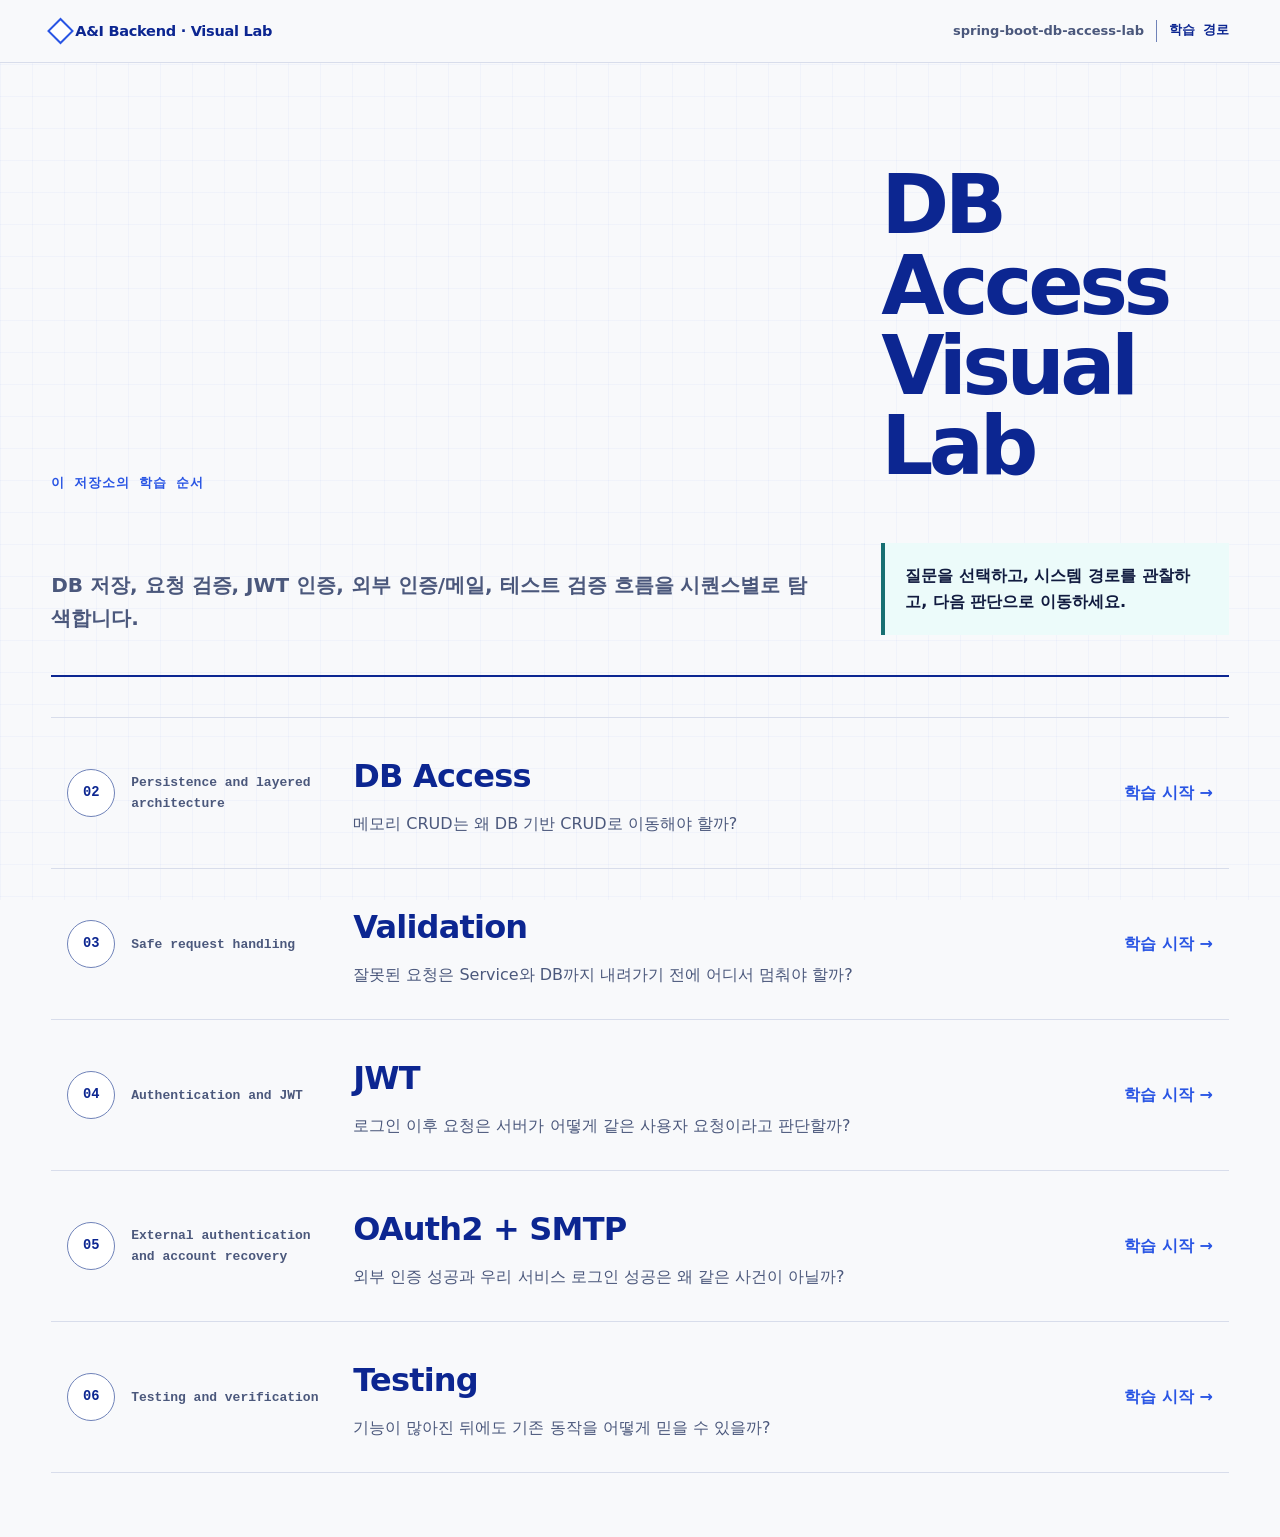
==== commit 751b69b2: "feat(visual-lab): 시스템 레이어 흐름 개선 시스템 위치와 실행 상태를 분리해 시퀀스 흐름의 레이어를 바로 읽을 수 있게 한다. 모바일 압축 lifeline과 주제 S" ====
--- a/docs/visual-lab/index.html
+++ b/docs/visual-lab/index.html
@@ -3,7 +3,7 @@
 <head>
   <meta charset="utf-8" />
   <meta name="viewport" content="width=device-width, initial-scale=1" />
-  <title>A&I Visual Lab</title>
+  <title>A&amp;I Visual Lab</title>
   <link rel="icon" href="./assets/visual-lab-mark.svg" type="image/svg+xml" />
   <link rel="stylesheet" href="./styles.css" />
 </head>
--- a/docs/visual-lab/styles.css
+++ b/docs/visual-lab/styles.css
@@ -22,6 +22,23 @@
   --color-incorrect: #2f62f4;
   --color-incorrect-bg: #eef4ff;
 
+  --layer-outside-surface: #f1f5f9;
+  --layer-outside-line: #5b677a;
+  --layer-interface-surface: #e6f4f7;
+  --layer-interface-line: #0e7490;
+  --layer-application-surface: #f2edff;
+  --layer-application-line: #6d43a8;
+  --layer-resource-surface: #eaf5ee;
+  --layer-resource-line: #2c7352;
+  --layer-integration-surface: #fff4d6;
+  --layer-integration-line: #926000;
+  --layer-runtime-surface: #eef2f7;
+  --layer-runtime-line: #52627a;
+  --state-current: #2955e4;
+  --state-passed: #176f72;
+  --state-failed: #b4233c;
+  --state-pending: #6f82b8;
+
   --surface-canvas: var(--color-bg-base);
   --surface-primary: var(--color-card-white);
   --surface-secondary: var(--color-summary-bg);
@@ -33,20 +50,20 @@
   --ink-primary: var(--color-body-navy);
   --ink-secondary: var(--color-subtext);
   --ink-quiet: var(--color-subtext);
-  --signal-active: var(--color-accent-blue);
-  --signal-muted: var(--color-summary-border);
-  --evidence: var(--color-accent-teal);
+  --signal-active: var(--state-current);
+  --signal-muted: var(--state-pending);
+  --evidence: var(--state-passed);
   --evidence-ink: var(--color-title-navy);
   --hypothesis: var(--color-subtext);
   --decision: var(--color-title-navy);
-  --danger: var(--color-incorrect);
-  --warning: var(--color-subtext);
-  --recovered: var(--color-correct);
-  --blocked: var(--color-subtext);
+  --danger: var(--state-failed);
+  --warning: var(--state-pending);
+  --recovered: var(--state-passed);
+  --blocked: var(--state-pending);
   --edge-request: var(--color-accent-blue);
   --edge-response: var(--color-accent-teal);
   --edge-persist: var(--color-title-navy);
-  --edge-failure: var(--color-incorrect);
+  --edge-failure: var(--state-failed);
   --border-strong: #6f82b8;
   --border-soft: var(--color-outline-soft);
   --focus-ring: var(--color-accent-blue);
@@ -134,7 +151,9 @@
 a:focus-visible,
 input:focus-visible,
 textarea:focus-visible,
-summary:focus-visible {
+summary:focus-visible,
+.sequence-mobile-current:focus-visible,
+.sequence-stage__viewport:focus-visible {
   outline: 3px solid var(--focus-ring);
   outline-offset: 3px;
 }
@@ -795,20 +814,16 @@
   align-items: center;
 }
 
-.diagram-legend__icon,
-.semantic-node__icon {
+.diagram-legend__icon {
   display: inline-grid;
   place-items: center;
   flex: 0 0 auto;
+  width: 36px;
+  height: 36px;
   border: 1px solid var(--border-strong);
   border-radius: var(--radius-small);
   background: var(--surface-secondary);
   color: var(--decision);
-}
-
-.diagram-legend__icon {
-  width: 36px;
-  height: 36px;
 }
 
 .system-icon {
@@ -837,275 +852,6 @@
   line-height: 1.45;
 }
 
-.diagram-lanes {
-  display: grid;
-  gap: var(--space-5);
-  padding: var(--space-6) var(--space-8) var(--space-8);
-}
-
-.diagram-lane {
-  overflow: hidden;
-  border: 1px solid var(--border-strong);
-  border-radius: var(--radius-medium);
-  background: var(--surface-primary);
-}
-
-.diagram-lane__header {
-  display: grid;
-  grid-template-columns: minmax(150px, 0.28fr) minmax(0, 1fr);
-  gap: var(--space-4);
-  align-items: baseline;
-  padding: var(--space-4) var(--space-5);
-  border-bottom: 1px solid var(--border-soft);
-  background: var(--surface-secondary);
-}
-
-.diagram-lane__header h4,
-.diagram-lane__header p {
-  margin: 0;
-}
-
-.diagram-lane__header h4 {
-  color: var(--decision);
-  font-size: 0.92rem;
-}
-
-.diagram-lane__header p {
-  color: var(--ink-secondary);
-  font-size: 0.82rem;
-}
-
-.semantic-flow {
-  display: grid;
-  gap: var(--space-3);
-  margin: 0;
-  padding: var(--space-4);
-  list-style: none;
-}
-
-.semantic-transition {
-  display: grid;
-  grid-template-columns: minmax(170px, 0.8fr) minmax(210px, 1fr) minmax(170px, 0.8fr);
-  gap: var(--space-3);
-  align-items: stretch;
-}
-
-.semantic-node,
-.semantic-edge {
-  min-height: 126px;
-  border-radius: var(--radius-small);
-}
-
-.semantic-node {
-  position: relative;
-  display: grid;
-  grid-template-rows: auto 1fr auto;
-  gap: var(--space-2);
-  padding: var(--space-3);
-  border: 1px solid var(--border-strong);
-  background: var(--surface-node);
-}
-
-.semantic-node::before {
-  position: absolute;
-  top: 7px;
-  right: 9px;
-  color: var(--ink-quiet);
-  content: "출발 책임";
-  font-family: var(--font-utility);
-  font-size: 0.8125rem;
-  font-weight: 800;
-}
-
-.semantic-node[data-position="to"]::before {
-  content: "도착 책임";
-}
-
-.semantic-node__heading {
-  display: flex;
-  gap: var(--space-3);
-  align-items: center;
-  padding-right: 62px;
-}
-
-.semantic-node__icon {
-  width: 38px;
-  height: 38px;
-}
-
-.semantic-node__identity {
-  display: grid;
-  gap: 1px;
-}
-
-.semantic-node__label {
-  color: var(--decision);
-  font-size: 0.86rem;
-  line-height: 1.35;
-}
-
-.semantic-node__kind {
-  color: var(--ink-secondary);
-  font-family: var(--font-utility);
-  font-size: 0.8125rem;
-  font-weight: 800;
-}
-
-.semantic-node__role {
-  color: var(--ink-secondary);
-  font-size: 0.8125rem;
-  line-height: 1.45;
-}
-
-.semantic-node__boundary {
-  padding-top: var(--space-2);
-  border-top: 1px dashed var(--border-soft);
-  color: var(--decision);
-  font-family: var(--font-utility);
-  font-size: 0.8125rem;
-  font-weight: 800;
-}
-
-.semantic-edge {
-  display: grid;
-  grid-template-rows: auto auto 16px auto;
-  gap: var(--space-2);
-  padding: var(--space-3) var(--space-4);
-  border: 1px solid var(--border-strong);
-  background: var(--surface-secondary);
-  color: var(--ink-primary);
-  cursor: pointer;
-  text-align: left;
-  transition:
-    border-color var(--motion-duration) var(--motion-easing),
-    background-color var(--motion-duration) var(--motion-easing);
-}
-
-.semantic-edge:hover {
-  border-color: var(--signal-active);
-}
-
-.semantic-edge__head {
-  display: flex;
-  flex-wrap: wrap;
-  gap: var(--space-2);
-  align-items: center;
-  justify-content: space-between;
-}
-
-.semantic-edge__verb {
-  color: var(--decision);
-  font-size: 0.88rem;
-}
-
-.semantic-edge__kind,
-.semantic-edge__state {
-  font-family: var(--font-utility);
-  font-size: 0.8125rem;
-  font-weight: 900;
-}
-
-.semantic-edge__kind {
-  padding: 3px 7px;
-  border: 1px solid currentColor;
-  border-radius: 999px;
-  color: var(--edge-request);
-}
-
-.semantic-edge__payload {
-  display: block;
-  color: var(--ink-primary);
-  font-family: var(--font-utility);
-  font-size: 0.8125rem;
-  font-weight: 700;
-  line-height: 1.45;
-  white-space: normal;
-  word-break: break-word;
-}
-
-.semantic-edge__direction {
-  position: relative;
-  display: block;
-  align-self: center;
-  height: 16px;
-  color: var(--edge-request);
-}
-
-.semantic-edge__direction::before {
-  position: absolute;
-  top: 7px;
-  right: 7px;
-  left: 0;
-  height: 2px;
-  transform-origin: left center;
-  background: currentColor;
-  content: "";
-}
-
-.semantic-edge__direction::after {
-  position: absolute;
-  top: 3px;
-  right: 0;
-  border-top: 5px solid transparent;
-  border-bottom: 5px solid transparent;
-  border-left: 8px solid currentColor;
-  content: "";
-}
-
-.semantic-edge__state {
-  color: var(--ink-secondary);
-}
-
-.semantic-transition[data-state="passed"] .semantic-edge {
-  border-color: var(--evidence);
-  background: var(--surface-evidence);
-}
-
-.semantic-transition[data-state="active"] .semantic-edge {
-  border: 2px solid var(--signal-active);
-  background: var(--color-panel-blue-tint);
-}
-
-.semantic-transition[data-state="active"] .semantic-edge__state {
-  color: var(--signal-active);
-}
-
-.semantic-transition[data-state="active"] .semantic-edge__direction::before {
-  animation: semantic-signal var(--motion-duration) var(--motion-easing) 1;
-}
-
-.semantic-transition[data-state="pending"] .semantic-node {
-  color: var(--ink-secondary);
-}
-
-.semantic-transition[data-state="available"] .semantic-edge {
-  border-style: dashed;
-  background: var(--surface-primary);
-}
-
-.semantic-transition[data-state="available"] .semantic-edge__state {
-  color: var(--decision);
-}
-
-.semantic-transition[data-kind="response"] .semantic-edge__kind,
-.semantic-transition[data-kind="event"] .semantic-edge__kind,
-.semantic-transition[data-kind="response"] .semantic-edge__direction,
-.semantic-transition[data-kind="event"] .semantic-edge__direction {
-  color: var(--edge-response);
-}
-
-.semantic-transition[data-kind="persist"] .semantic-edge__kind,
-.semantic-transition[data-kind="persist"] .semantic-edge__direction,
-.semantic-transition[data-kind="config"] .semantic-edge__kind,
-.semantic-transition[data-kind="config"] .semantic-edge__direction {
-  color: var(--edge-persist);
-}
-
-.semantic-transition[data-kind="failure"] .semantic-edge__kind,
-.semantic-transition[data-kind="failure"] .semantic-edge__direction {
-  color: var(--edge-failure);
-}
-
 .not-reached {
   margin: 0 var(--space-8) var(--space-8);
   padding: var(--space-4) var(--space-5);
@@ -1138,16 +884,6 @@
 
 .not-reached__item strong {
   color: var(--danger);
-}
-
-@keyframes semantic-signal {
-  from {
-    transform: scaleX(0.12);
-  }
-
-  to {
-    transform: scaleX(1);
-  }
 }
 
 .workbench--gate .signal-node__button,
@@ -1374,6 +1110,15 @@
   color: var(--ink-secondary);
 }
 
+.step-evidence__check {
+  margin-bottom: 0;
+  padding: var(--space-3);
+  border-left: 3px solid var(--evidence);
+  background: var(--surface-evidence);
+  color: var(--ink-primary);
+  font-weight: 700;
+}
+
 .evidence-fields {
   display: grid;
   margin-bottom: 0;
@@ -1442,11 +1187,33 @@
   font-size: 1rem;
 }
 
-.file-path {
+.code-evidence__intro {
+  margin: 0;
+  color: var(--ink-primary);
+  font-size: 0.95rem;
+  line-height: 1.55;
+}
+
+.code-location {
+  margin: 0 var(--space-5) var(--space-4);
+  color: var(--ink-secondary);
+  font-size: 0.8125rem;
+}
+
+.code-location summary {
+  min-height: 44px;
+  padding-block: 10px;
+  color: var(--decision);
+  cursor: pointer;
+  font-weight: 800;
+}
+
+.code-location code {
   display: block;
-  color: var(--ink-secondary);
+  padding: var(--space-2);
+  overflow-x: auto;
+  background: var(--surface-secondary);
   font-family: var(--font-utility);
-  font-size: 0.8125rem;
 }
 
 .code-block {
@@ -1462,16 +1229,26 @@
   tab-size: 2;
 }
 
-.code-explanation,
-.code-check,
+.code-state-change,
 .code-evidence > .text-link {
   margin: var(--space-4) var(--space-5);
 }
 
-.code-check {
+.code-state-change {
+  padding: var(--space-3);
+  border-left: 3px solid var(--evidence);
+  background: var(--surface-evidence);
+}
+
+.code-state-change strong {
   color: var(--evidence-ink);
   font-size: 0.88rem;
-  font-weight: 700;
+}
+
+.code-state-change p {
+  margin: var(--space-1) 0 0;
+  color: var(--ink-primary);
+  font-size: 0.9rem;
 }
 
 .text-link,
@@ -1648,7 +1425,7 @@
   margin: 10vh auto;
 }
 
-/* Guided System Story: condition -> prediction -> evidence -> decision */
+/* 학생의 판단 순서: 조건 -> 예상 -> 근거 -> 결정 */
 .topic-visual {
   display: grid;
   grid-template-columns: minmax(0, 1.35fr) minmax(220px, 0.65fr);
@@ -1754,8 +1531,7 @@
   background: var(--surface-primary);
 }
 
-.prediction-panel__step,
-.story-current__label {
+.prediction-panel__step {
   margin-bottom: var(--space-1);
   color: var(--signal-active);
   font-family: var(--font-utility);
@@ -1918,7 +1694,7 @@
   font-size: 1rem;
 }
 
-.story-lanes {
+.sequence-lanes {
   display: flex;
   flex-wrap: wrap;
   gap: var(--space-2);
@@ -1927,7 +1703,7 @@
   background: var(--surface-primary);
 }
 
-.story-lane-button {
+.sequence-lane-button {
   min-height: 44px;
   padding: 9px 13px;
   border: 1px solid var(--border-strong);
@@ -1938,17 +1714,17 @@
   font-weight: 800;
 }
 
-.story-lane-button[aria-pressed="true"] {
+.sequence-lane-button[aria-pressed="true"] {
   border: 2px solid var(--signal-active);
   background: var(--surface-secondary);
   color: var(--decision);
 }
 
-.story-board {
+.sequence-board {
   padding: var(--space-5);
 }
 
-.story-board__header {
+.sequence-board__header {
   display: grid;
   grid-template-columns: minmax(150px, 0.28fr) minmax(0, 1fr);
   gap: var(--space-4);
@@ -1956,227 +1732,546 @@
   margin-bottom: var(--space-4);
 }
 
-.story-board__header h4,
-.story-board__header p {
+.sequence-board__header h4,
+.sequence-board__header p {
   margin: 0;
 }
 
-.story-board__header h4 {
+.sequence-board__header h4 {
   color: var(--decision);
   font-size: 1.05rem;
 }
 
-.story-board__header p {
+.sequence-board__header p {
   color: var(--ink-primary);
   font-size: 1rem;
 }
 
-.story-topology {
-  display: flex;
-  flex-wrap: wrap;
-  gap: var(--space-2);
-  margin: 0 0 var(--space-4);
-  padding: var(--space-4);
-  border: 1px solid var(--border-soft);
-  border-radius: var(--radius-small);
-  background: var(--surface-secondary);
+.sequence-mobile-current,
+.sequence-step-jump {
+  display: none;
+}
+
+.sequence-stage__viewport {
+  margin-bottom: var(--space-4);
+  padding: var(--space-1);
+  overflow-x: auto;
+  border-block: 1px solid var(--border-soft);
+  background: var(--surface-primary);
+  overscroll-behavior-inline: contain;
+  scrollbar-gutter: stable;
+}
+
+.sequence-stage {
+  min-width: var(--sequence-stage-width);
+}
+
+.sequence-layer-rail,
+.sequence-participants,
+.sequence-lifelines,
+.sequence-message {
+  display: grid;
+  grid-template-columns: repeat(var(--participant-count), minmax(0, 1fr));
+}
+
+.sequence-layer-rail {
+  position: relative;
+  z-index: 3;
+  margin: 0;
+  padding: var(--space-2) 0 0;
+  background: var(--surface-primary);
   list-style: none;
 }
 
-.story-topology .semantic-node {
+.sequence-layer-rail__item {
+  min-height: 30px;
+  padding: 5px var(--space-2) var(--space-1);
+  border-top: 4px solid var(--layer-line);
+  background: var(--layer-surface);
+  color: var(--ink-primary);
+  font-family: var(--font-utility);
+  font-size: 0.75rem;
+  font-weight: 900;
+  letter-spacing: 0.02em;
+  text-align: center;
+}
+
+.sequence-layer-rail__item[data-layer="outside"],
+.sequence-participant[data-layer="outside"],
+.sequence-lifeline[data-layer="outside"],
+.sequence-mobile-current__actor[data-layer="outside"] {
+  --layer-surface: var(--layer-outside-surface);
+  --layer-line: var(--layer-outside-line);
+}
+
+.sequence-layer-rail__item[data-layer="interface"],
+.sequence-participant[data-layer="interface"],
+.sequence-lifeline[data-layer="interface"],
+.sequence-mobile-current__actor[data-layer="interface"] {
+  --layer-surface: var(--layer-interface-surface);
+  --layer-line: var(--layer-interface-line);
+}
+
+.sequence-layer-rail__item[data-layer="application"],
+.sequence-participant[data-layer="application"],
+.sequence-lifeline[data-layer="application"],
+.sequence-mobile-current__actor[data-layer="application"] {
+  --layer-surface: var(--layer-application-surface);
+  --layer-line: var(--layer-application-line);
+}
+
+.sequence-layer-rail__item[data-layer="resource"],
+.sequence-participant[data-layer="resource"],
+.sequence-lifeline[data-layer="resource"],
+.sequence-mobile-current__actor[data-layer="resource"] {
+  --layer-surface: var(--layer-resource-surface);
+  --layer-line: var(--layer-resource-line);
+}
+
+.sequence-layer-rail__item[data-layer="integration"],
+.sequence-participant[data-layer="integration"],
+.sequence-lifeline[data-layer="integration"],
+.sequence-mobile-current__actor[data-layer="integration"] {
+  --layer-surface: var(--layer-integration-surface);
+  --layer-line: var(--layer-integration-line);
+}
+
+.sequence-layer-rail__item[data-layer="runtime"],
+.sequence-participant[data-layer="runtime"],
+.sequence-lifeline[data-layer="runtime"],
+.sequence-mobile-current__actor[data-layer="runtime"] {
+  --layer-surface: var(--layer-runtime-surface);
+  --layer-line: var(--layer-runtime-line);
+}
+
+.sequence-participants {
   position: relative;
-  display: grid;
-  grid-template-columns: 48px minmax(110px, 1fr);
-  grid-template-rows: auto auto;
-  align-items: center;
-  flex: 1 1 175px;
-  min-height: 68px;
-  gap: var(--space-2);
-  padding: var(--space-2);
-  border: 1px solid var(--border-strong);
-  border-radius: var(--radius-small);
-  background: var(--surface-node);
-}
-
-.story-topology .semantic-node::before {
-  content: none;
-}
-
-.story-topology .semantic-node[data-current="true"] {
-  border: 2px solid var(--signal-active);
-}
-
-.semantic-node__icon {
-  width: 48px;
-  height: 48px;
-}
-
-.system-icon {
-  display: block;
+  z-index: 2;
+  margin: 0;
+  padding: var(--space-4) 0 var(--space-3);
+  background: var(--surface-primary);
+  list-style: none;
+}
+
+.sequence-participant {
+  position: relative;
+  display: grid;
+  justify-items: center;
+  align-content: start;
+  gap: var(--space-1);
+  min-width: 0;
+  padding: 0 var(--space-2) var(--space-3);
+  border-bottom: 3px solid transparent;
+  background: var(--layer-surface);
+  text-align: center;
+}
+
+.sequence-participant[data-current="true"] {
+  border-bottom-color: var(--state-current);
+  box-shadow: inset 0 3px var(--state-current);
+}
+
+.sequence-participant__icon {
+  display: inline-grid;
+  place-items: center;
   width: 40px;
   height: 40px;
-}
-
-.system-icon--fallback {
-  color: var(--decision);
-  font-size: 0.8125rem;
-}
-
-.story-topology .semantic-node__heading,
-.story-topology .semantic-node__role {
-  display: none;
-}
-
-.story-topology .semantic-node__identity {
-  display: grid;
-}
-
-.story-topology .semantic-node__label {
-  font-size: 0.875rem;
-}
-
-.story-topology .semantic-node__kind,
-.story-topology .semantic-node__boundary {
+  border: 2px solid var(--layer-line);
+  border-radius: var(--radius-small);
+  background: var(--layer-surface);
+}
+
+.sequence-participant__icon .system-icon {
+  display: block;
+  width: 30px;
+  height: 30px;
+}
+
+.sequence-participant__identity {
+  display: grid;
+  gap: 1px;
+}
+
+.sequence-participant__label {
+  color: var(--decision);
+  font-size: 0.82rem;
+  line-height: 1.3;
+}
+
+.sequence-participant__layer {
+  color: var(--layer-line);
+  font-family: var(--font-utility);
+  font-size: 0.6875rem;
+  font-weight: 900;
+  letter-spacing: 0.02em;
+  line-height: 1.35;
+}
+
+.sequence-participant__boundary {
   color: var(--ink-secondary);
   font-family: var(--font-utility);
   font-size: 0.8125rem;
-}
-
-.story-topology .semantic-node__boundary {
-  grid-column: 1 / -1;
-  padding-top: var(--space-1);
-  border-top: 1px dashed var(--border-strong);
-}
-
-.story-transitions {
-  display: grid;
-  grid-template-columns: repeat(auto-fit, minmax(155px, 1fr));
-  gap: var(--space-2);
-  margin: 0 0 var(--space-4);
+  font-weight: 800;
+}
+
+.sequence-participant__role {
+  color: var(--ink-secondary);
+  font-size: 0.8125rem;
+  line-height: 1.35;
+}
+
+.sequence-messages-wrap {
+  position: relative;
+  min-height: 160px;
+  padding-block: var(--space-3);
+}
+
+.sequence-lifelines {
+  position: absolute;
+  inset: 0;
+  z-index: 0;
+  pointer-events: none;
+}
+
+.sequence-lifeline {
+  justify-self: center;
+  width: 0;
+  height: 100%;
+  border-left: 2px dashed var(--layer-line);
+}
+
+.sequence-messages {
+  position: relative;
+  z-index: 1;
+  display: grid;
+  gap: var(--space-1);
+  margin: 0;
   padding: 0;
   list-style: none;
 }
 
-.story-transition__button {
+.sequence-message {
+  min-height: 96px;
+}
+
+.sequence-message__button {
   position: relative;
   display: grid;
+  grid-template-rows: auto 48px auto;
   align-content: start;
-  width: 100%;
-  min-height: 132px;
-  gap: var(--space-2);
-  padding: var(--space-3);
-  overflow: hidden;
+  grid-column: var(--message-start) / var(--message-end);
+  min-height: 96px;
+  padding: 0;
+  border: 0;
+  border-radius: var(--radius-small);
+  background: transparent;
+  color: var(--edge-request);
+  cursor: pointer;
+}
+
+.sequence-message__button:hover .sequence-message__copy {
+  border-color: var(--signal-active);
+}
+
+.sequence-message__copy {
+  position: relative;
+  z-index: 2;
+  display: flex;
+  flex-wrap: wrap;
+  justify-content: center;
+  gap: var(--space-1) var(--space-2);
+  width: min(78%, 440px);
+  padding: 4px 8px;
+  justify-self: center;
   border: 1px solid var(--border-strong);
   border-radius: var(--radius-small);
   background: var(--surface-primary);
   color: var(--ink-primary);
-  cursor: pointer;
-  text-align: left;
-}
-
-.story-transition__button:hover {
-  border-color: var(--signal-active);
-}
-
-.story-transition__number,
-.story-transition__verb,
-.story-transition__payload {
+  line-height: 1.35;
+}
+
+.sequence-message__ordinal,
+.sequence-message__verb,
+.sequence-message__payload,
+.sequence-message__state {
   font-family: var(--font-utility);
   font-size: 0.8125rem;
 }
 
-.story-transition__number {
+.sequence-message__ordinal {
   color: var(--signal-active);
   font-weight: 900;
 }
 
-.story-transition__route {
-  color: var(--decision);
-  font-size: 0.875rem;
-  line-height: 1.4;
-}
-
-.story-transition__verb {
+.sequence-message__verb {
+  color: var(--decision);
+}
+
+.sequence-message__payload {
+  color: var(--ink-primary);
+  white-space: normal;
+  word-break: break-word;
+}
+
+.sequence-message__line {
+  position: relative;
+  align-self: center;
+  height: 0;
+  margin-right: calc(50% / var(--message-span));
+  margin-left: calc(50% / var(--message-span));
+  transform-origin: left center;
+  border-top: 2px solid currentColor;
+}
+
+.sequence-message__line::after {
+  position: absolute;
+  top: -6px;
+  right: -1px;
+  border-top: 5px solid transparent;
+  border-bottom: 5px solid transparent;
+  border-left: 8px solid currentColor;
+  content: "";
+}
+
+.sequence-message[data-direction="reverse"] .sequence-message__line {
+  transform-origin: right center;
+}
+
+.sequence-message[data-direction="reverse"] .sequence-message__line::after {
+  right: auto;
+  left: -1px;
+  border-right: 8px solid currentColor;
+  border-left: 0;
+}
+
+.sequence-message[data-direction="self"] {
+  min-height: 116px;
+}
+
+.sequence-message[data-direction="self"] .sequence-message__button {
+  grid-template-rows: auto 58px auto;
+  min-height: 116px;
+}
+
+.sequence-message[data-direction="self"] .sequence-message__line {
+  align-self: start;
+  height: 38px;
+  margin-right: 10%;
+  margin-left: 50%;
+  border-right: 2px solid currentColor;
+  border-bottom: 2px solid currentColor;
+}
+
+.sequence-message[data-direction="self"] .sequence-message__line::after {
+  top: auto;
+  right: auto;
+  bottom: -5px;
+  left: -1px;
+  border-right: 8px solid currentColor;
+  border-left: 0;
+}
+
+.sequence-message__state {
+  position: relative;
+  align-self: end;
   color: var(--ink-secondary);
   font-weight: 800;
-}
-
-.story-transition__payload {
-  color: var(--ink-primary);
-  line-height: 1.45;
-  white-space: normal;
-  word-break: break-word;
-}
-
-.story-transition[data-state="passed"] .story-transition__button {
-  border-color: var(--recovered);
+  text-align: center;
+}
+
+.sequence-message[data-kind="response"] .sequence-message__button,
+.sequence-message[data-kind="event"] .sequence-message__button {
+  color: var(--edge-response);
+}
+
+.sequence-message[data-kind="persist"] .sequence-message__button,
+.sequence-message[data-kind="config"] .sequence-message__button {
+  color: var(--edge-persist);
+}
+
+.sequence-message[data-kind="event"] .sequence-message__line {
+  border-top-style: dotted;
+  border-top-width: 3px;
+}
+
+.sequence-message[data-kind="failure"] .sequence-message__button {
+  color: var(--edge-failure);
+}
+
+.sequence-message[data-kind="failure"] .sequence-message__line::after {
+  top: -18px;
+  right: -8px;
+  width: 18px;
+  height: 18px;
+  border: 0;
+  content: "×";
+  font-family: var(--font-utility);
+  font-size: 1.35rem;
+  font-weight: 900;
+  line-height: 18px;
+}
+
+.sequence-message[data-direction="reverse"][data-kind="failure"] .sequence-message__line::after {
+  right: auto;
+  left: -8px;
+}
+
+.sequence-message[data-state="passed"] .sequence-message__line {
+  color: var(--evidence);
+}
+
+.sequence-message[data-state="passed"] .sequence-message__copy {
+  border-color: var(--evidence);
   background: var(--surface-evidence);
 }
 
-.story-transition[data-state="active"] .story-transition__button {
+.sequence-message[data-state="active"] .sequence-message__copy {
   border: 2px solid var(--signal-active);
   background: var(--surface-secondary);
 }
 
-.story-transition[data-state="active"] .story-transition__button::before {
-  position: absolute;
-  inset: 0 0 auto;
-  height: 4px;
-  transform-origin: left;
-  animation: story-signal var(--motion-duration) var(--motion-easing) 1;
-  background: var(--signal-active);
-  content: "";
-}
-
-.story-transition[data-state="pending"] .story-transition__button {
+.sequence-message[data-state="active"] .sequence-message__line {
+  animation: sequence-message-signal var(--motion-duration) var(--motion-easing) 1;
+  color: var(--signal-active);
+  border-top-width: 3px;
+}
+
+.sequence-message[data-state="pending"] .sequence-message__line {
+  border-top-style: dashed;
+  color: var(--signal-muted);
+}
+
+.sequence-message[data-state="pending"] .sequence-message__copy {
   border-style: dashed;
 }
 
-@keyframes story-signal {
+@keyframes sequence-message-signal {
   from { transform: scaleX(0.08); }
   to { transform: scaleX(1); }
 }
 
-.story-current {
-  display: grid;
-  grid-template-columns: repeat(2, minmax(0, 1fr));
-  border: 2px solid var(--decision);
+.sequence-current-detail {
+  padding: var(--space-5);
+  border: 1px solid var(--border-strong);
+  border-left: 4px solid var(--signal-active);
   border-radius: var(--radius-medium);
   background: var(--surface-primary);
 }
 
-.story-current__transition,
-.story-current__reason {
-  padding: var(--space-5);
-}
-
-.story-current__reason {
-  border-left: 1px solid var(--border-strong);
+.sequence-current-detail[data-kind="failure"] {
+  border-left-color: var(--edge-failure);
+}
+
+.sequence-current-detail__header {
+  display: grid;
+  grid-template-columns: minmax(180px, 0.5fr) minmax(0, 1fr);
+  gap: var(--space-1) var(--space-4);
+  align-items: baseline;
+}
+
+.sequence-current-detail__step {
+  grid-column: 1 / -1;
+  margin-bottom: 0;
+  color: var(--signal-active);
+  font-family: var(--font-utility);
+  font-size: 0.8125rem;
+  font-weight: 900;
+}
+
+.sequence-current-detail h5 {
+  margin: 0;
+  color: var(--decision);
+  font-size: 1.15rem;
+}
+
+.sequence-current-detail__payload {
+  color: var(--ink-primary);
+  font-family: var(--font-utility);
+  font-size: 0.875rem;
+}
+
+.sequence-effect__subject {
+  margin: var(--space-4) 0 var(--space-2);
+  color: var(--decision);
+  font-weight: 800;
+}
+
+.sequence-effect {
+  display: grid;
+  grid-template-columns: minmax(0, 1fr) auto minmax(0, 1fr);
+  gap: var(--space-3);
+  align-items: stretch;
+  margin: 0;
+}
+
+.sequence-effect__state {
+  padding: var(--space-3);
+  border: 1px solid var(--border-soft);
+  border-radius: var(--radius-small);
+  background: var(--surface-secondary);
+}
+
+.sequence-effect__state--after {
+  border-color: var(--evidence);
   background: var(--surface-evidence);
 }
 
-.story-current h5 {
-  margin: 0 0 var(--space-2);
-  color: var(--decision);
-  font-size: 1.2rem;
-}
-
-.story-current__action,
-.story-current__reason p,
-.story-current__reason strong {
-  font-size: 1rem;
-  line-height: 1.55;
-}
-
-.story-current__action,
-.story-current__reason p {
-  margin-bottom: 0;
-}
-
-.story-current__reason strong {
-  display: block;
-  margin-bottom: var(--space-2);
-  color: var(--decision);
+.sequence-effect__state dt {
+  color: var(--ink-secondary);
+  font-family: var(--font-utility);
+  font-size: 0.8125rem;
+  font-weight: 900;
+}
+
+.sequence-effect__state dd {
+  margin: var(--space-1) 0 0;
+  color: var(--ink-primary);
+  font-weight: 700;
+}
+
+.sequence-effect__arrow {
+  align-self: center;
+  color: var(--signal-active);
+  font-family: var(--font-utility);
+  font-weight: 900;
+}
+
+.sequence-current-evidence {
+  display: grid;
+  grid-template-columns: auto minmax(0, 1fr);
+  gap: var(--space-1) var(--space-3);
+  margin-top: var(--space-4);
+  padding: var(--space-3);
+  border-left: 3px solid var(--evidence);
+  background: var(--surface-evidence);
+}
+
+.sequence-current-evidence__scope {
+  grid-row: 1 / span 2;
+  color: var(--evidence-ink);
+  font-family: var(--font-utility);
+  font-size: 0.8125rem;
+  font-weight: 900;
+}
+
+.sequence-current-evidence strong,
+.sequence-current-evidence p {
+  margin: 0;
+}
+
+.sequence-current-evidence p {
+  color: var(--ink-secondary);
+  font-size: 0.875rem;
+}
+
+.sequence-theory-link {
+  display: inline-flex;
+  align-items: center;
+  min-height: 44px;
+  margin-top: var(--space-3);
+  color: var(--signal-active);
+  font-weight: 800;
+  text-underline-offset: 3px;
 }
 
 .semantic-diagram .trace-controls {
@@ -2185,7 +2280,7 @@
   padding: var(--space-4) 0 0;
 }
 
-.story-limit-note {
+.sequence-limit-note {
   margin: 0;
   padding: var(--space-4) var(--space-5);
   border-top: 1px solid var(--border-soft);
@@ -2232,6 +2327,56 @@
   margin: var(--space-2) 0 0;
   color: var(--ink-primary);
   font-size: 1rem;
+}
+
+.scenario-reflection {
+  padding: var(--space-6) var(--space-8);
+  border-top: 1px solid var(--border-soft);
+  background: var(--surface-primary);
+}
+
+.scenario-reflection h4 {
+  margin: 0 0 var(--space-1);
+  color: var(--decision);
+  font-size: 1.05rem;
+}
+
+.scenario-reflection > p {
+  margin-bottom: var(--space-3);
+  color: var(--ink-secondary);
+}
+
+.scenario-reflection .scenario-reflection__hint {
+  padding: var(--space-3);
+  border-left: 3px solid var(--evidence);
+  background: var(--surface-evidence);
+  color: var(--ink-primary);
+  font-size: 0.9rem;
+}
+
+.scenario-reflection__label {
+  display: block;
+  margin-bottom: var(--space-2);
+  color: var(--ink-primary);
+  font-weight: 800;
+}
+
+.scenario-reflection__input {
+  display: block;
+  width: 100%;
+  min-height: 104px;
+  padding: var(--space-3);
+  resize: vertical;
+  border: 1px solid var(--border-strong);
+  border-radius: var(--radius-small);
+  background: var(--surface-primary);
+  color: var(--ink-primary);
+  line-height: 1.6;
+}
+
+.scenario-reflection__note {
+  margin: var(--space-2) 0 0;
+  font-size: 0.8125rem;
 }
 
 .evidence-locked {
@@ -2271,13 +2416,9 @@
   .code-evidence-grid {
     grid-template-columns: 1fr;
   }
-
-  .semantic-transition {
-    grid-template-columns: minmax(150px, 0.75fr) minmax(190px, 1fr) minmax(150px, 0.75fr);
-  }
-}
-
-@media (max-width: 720px) {
+}
+
+@media (max-width: 900px) {
   :root {
     --page-gutter: 14px;
   }
@@ -2373,64 +2514,19 @@
   .signal-trace-wrap,
   .diagram-reading,
   .diagram-legend,
-  .diagram-lanes,
   .state-snapshot,
   .outcome-panel__item,
   .trace-controls {
     padding-inline: var(--space-4);
   }
 
-  .diagram-reading,
-  .diagram-lane__header {
+  .diagram-reading {
     grid-template-columns: 1fr;
     gap: var(--space-2);
   }
 
   .diagram-legend {
     grid-template-columns: 1fr;
-  }
-
-  .semantic-transition {
-    grid-template-columns: 1fr;
-  }
-
-  .semantic-node,
-  .semantic-edge {
-    min-height: 0;
-  }
-
-  .semantic-edge {
-    grid-template-rows: auto auto 34px auto;
-  }
-
-  .semantic-edge__direction {
-    width: 20px;
-    height: 34px;
-    margin-inline: auto;
-  }
-
-  .semantic-edge__direction::before {
-    top: 0;
-    right: auto;
-    bottom: 7px;
-    left: 9px;
-    width: 2px;
-    height: auto;
-    transform-origin: center top;
-  }
-
-  .semantic-edge__direction::after {
-    top: auto;
-    right: 4px;
-    bottom: 0;
-    border-top: 8px solid currentColor;
-    border-right: 5px solid transparent;
-    border-bottom: 0;
-    border-left: 5px solid transparent;
-  }
-
-  .semantic-transition[data-state="active"] .semantic-edge__direction::before {
-    animation-name: semantic-signal-vertical;
   }
 
   .not-reached {
@@ -2518,7 +2614,7 @@
   }
 }
 
-@media (max-width: 720px) {
+@media (max-width: 900px) {
   .sequence-hero {
     gap: var(--space-2);
     padding: var(--space-3) 0 var(--space-4);
@@ -2718,36 +2814,181 @@
   }
 
   .diagram-reading,
-  .story-board__header,
-  .story-current,
+  .sequence-board__header,
+  .sequence-current-detail__header,
+  .sequence-effect,
   .topic-comparison__grid {
     grid-template-columns: 1fr;
   }
 
-  .story-board {
+  .sequence-lanes {
+    flex-wrap: nowrap;
+    padding: var(--space-2) var(--space-3);
+    overflow-x: auto;
+    overscroll-behavior-inline: contain;
+  }
+
+  .sequence-lane-button {
+    flex: 0 0 auto;
+    max-width: 230px;
+    text-align: left;
+  }
+
+  .sequence-board {
     padding: var(--space-3);
   }
 
-  .story-topology {
-    padding: var(--space-3);
-  }
-
-  .story-transitions {
+  .sequence-board__header {
+    gap: var(--space-1);
+    margin-bottom: var(--space-3);
+  }
+
+  .sequence-stage__viewport {
+    display: none;
+  }
+
+  .sequence-mobile-current {
+    display: block;
+    padding: var(--space-4);
+    border: 2px solid var(--signal-active);
+    border-radius: var(--radius-medium);
+    background: var(--surface-primary);
+  }
+
+  .sequence-mobile-current[data-kind="failure"] {
+    border-color: var(--edge-failure);
+  }
+
+  .sequence-mobile-current__step {
+    margin-bottom: var(--space-2);
+    color: var(--signal-active);
+    font-family: var(--font-utility);
+    font-size: 0.8125rem;
+    font-weight: 900;
+  }
+
+  .sequence-mobile-current__route {
+    display: grid;
+    justify-items: center;
+    gap: 0;
+  }
+
+  .sequence-mobile-current__actor {
+    display: grid;
+    gap: 2px;
+    width: 100%;
+    padding: var(--space-2);
+    border: 2px solid var(--layer-line);
+    border-radius: var(--radius-small);
+    background: var(--layer-surface);
+    color: var(--decision);
+    text-align: center;
+  }
+
+  .sequence-mobile-current__actor strong {
+    overflow-wrap: anywhere;
+    word-break: break-word;
+  }
+
+  .sequence-mobile-current__layer {
+    color: var(--layer-line);
+    font-family: var(--font-utility);
+    font-size: 0.75rem;
+    font-weight: 900;
+    letter-spacing: 0.02em;
+  }
+
+  .sequence-mobile-current__boundary {
+    color: var(--ink-secondary);
+    font-family: var(--font-utility);
+    font-size: 0.75rem;
+    font-weight: 800;
+  }
+
+  .sequence-mobile-current__line {
+    display: grid;
+    place-items: center;
+    min-height: 52px;
+    color: var(--signal-active);
+    font-family: var(--font-utility);
+    font-size: 0.8125rem;
+    font-weight: 900;
+  }
+
+  .sequence-mobile-current__sentence {
+    margin: var(--space-3) 0 var(--space-1);
+    color: var(--ink-primary);
+    font-weight: 800;
+  }
+
+  .sequence-mobile-current__change {
+    margin: 0;
+    padding-top: var(--space-2);
+    border-top: 1px solid var(--border-soft);
+    color: var(--evidence-ink);
+    font-size: 0.9rem;
+  }
+
+  .sequence-current-detail {
+    margin-top: var(--space-3);
+    padding: var(--space-4);
+  }
+
+  .sequence-current-detail__header {
+    align-items: start;
+  }
+
+  .sequence-effect__arrow {
+    justify-self: center;
+    transform: rotate(90deg);
+  }
+
+  .sequence-current-evidence {
     grid-template-columns: 1fr;
   }
 
-  .story-transition__button {
-    min-height: 0;
-  }
-
-  .story-current__transition,
-  .story-current__reason {
-    padding: var(--space-4);
-  }
-
-  .story-current__reason {
-    border-top: 1px solid var(--border-strong);
-    border-left: 0;
+  .sequence-current-evidence__scope {
+    grid-row: auto;
+  }
+
+  .sequence-step-jump {
+    display: block;
+    margin-top: var(--space-4);
+    padding-top: var(--space-4);
+    border-top: 1px solid var(--border-soft);
+  }
+
+  .sequence-step-jump__title {
+    margin-bottom: var(--space-2);
+    color: var(--ink-secondary);
+    font-size: 0.875rem;
+    font-weight: 800;
+  }
+
+  .sequence-step-jump__list {
+    display: grid;
+    gap: var(--space-2);
+    margin: 0;
+    padding: 0;
+    list-style: none;
+  }
+
+  .sequence-step-jump__button {
+    width: 100%;
+    min-height: 44px;
+    padding: 9px 11px;
+    border: 1px solid var(--border-strong);
+    border-radius: var(--radius-small);
+    background: var(--surface-primary);
+    color: var(--ink-primary);
+    cursor: pointer;
+    text-align: left;
+  }
+
+  .sequence-step-jump__button[aria-current="step"] {
+    border: 2px solid var(--signal-active);
+    background: var(--surface-secondary);
+    color: var(--decision);
   }
 
   .semantic-diagram .trace-controls {
@@ -2761,6 +3002,10 @@
   }
 
   .topic-comparison {
+    padding: var(--space-4) var(--space-3);
+  }
+
+  .scenario-reflection {
     padding: var(--space-4) var(--space-3);
   }
 
@@ -2795,36 +3040,32 @@
   }
 }
 
-@keyframes semantic-signal-vertical {
-  from {
-    transform: scaleY(0.12);
-  }
-
-  to {
-    transform: scaleY(1);
-  }
-}
-
 @media (forced-colors: active) {
   .workbench::before,
-  .signal-node:not(:last-child)::after,
-  .semantic-edge__direction::before {
+  .signal-node:not(:last-child)::after {
     background: CanvasText;
   }
 
-  .semantic-edge__direction::after {
-    border-left-color: CanvasText;
+  .sequence-lifeline {
+    border-color: CanvasText;
+  }
+
+  .sequence-layer-rail__item,
+  .sequence-participant,
+  .sequence-mobile-current__actor {
+    border-color: CanvasText;
+    background: Canvas;
+    color: CanvasText;
+  }
+
+  .sequence-message__line {
+    color: CanvasText;
   }
 
   .scenario-button.is-active,
+  .sequence-participant[data-current="true"],
+  .sequence-message[data-state="active"] .sequence-message__copy,
   .next-action {
     border: 2px solid ButtonText;
   }
 }
-
-@media (max-width: 720px) and (forced-colors: active) {
-  .semantic-edge__direction::after {
-    border-top-color: CanvasText;
-    border-left-color: transparent;
-  }
-}
